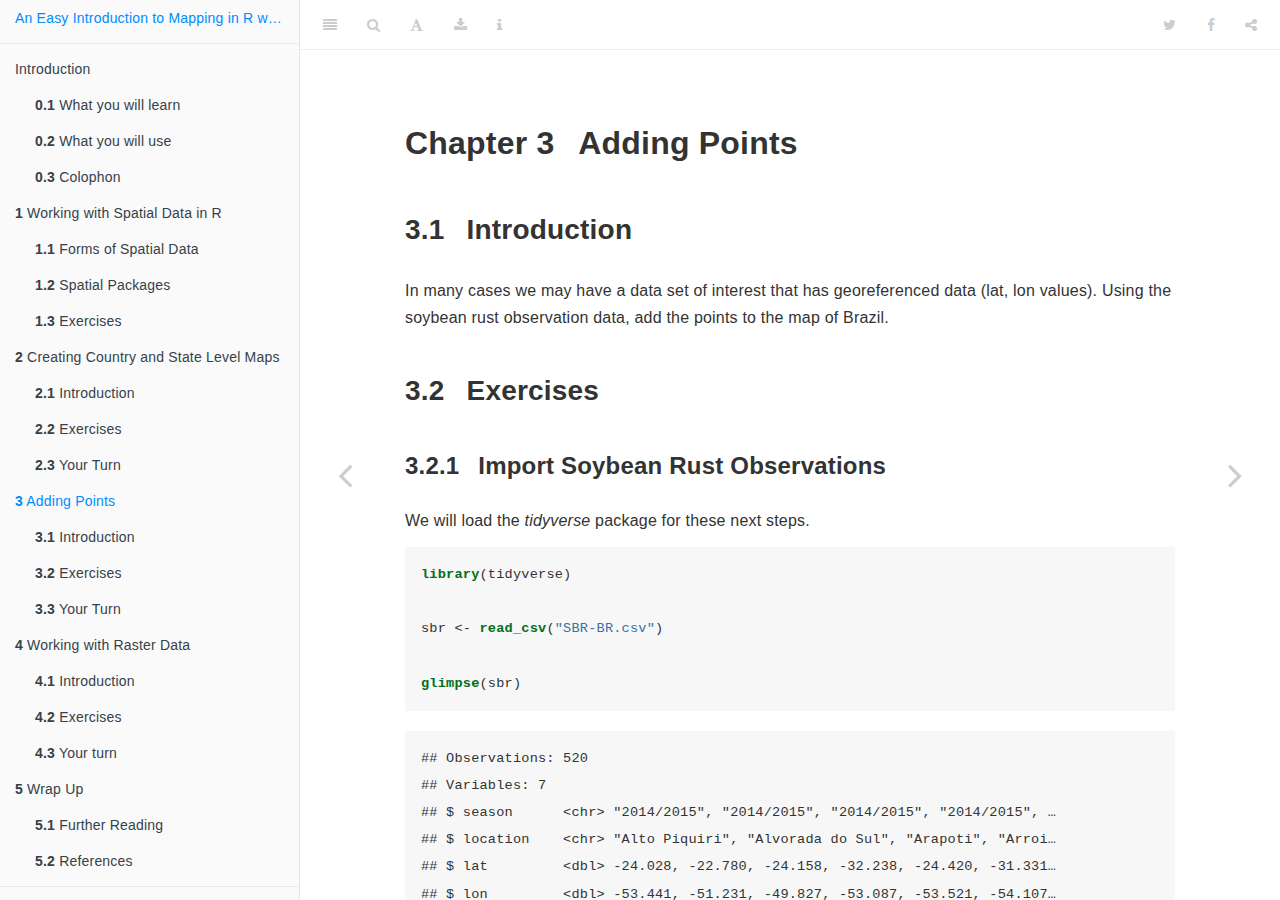
==== _book/adding-points.html @ 2df50c30 "Initial commit" ====
<!DOCTYPE html>
<html xmlns="http://www.w3.org/1999/xhtml" lang="" xml:lang="">
<head>

  <meta charset="utf-8" />
  <meta http-equiv="X-UA-Compatible" content="IE=edge" />
  <title>Chapter 3 Adding Points | An Easy Introduction to Mapping in R with ggplot2</title>
  <meta name="description" content="This book contains examples of how to make simple maps in ggplot2." />
  <meta name="generator" content="bookdown 0.14 and GitBook 2.6.7" />

  <meta property="og:title" content="Chapter 3 Adding Points | An Easy Introduction to Mapping in R with ggplot2" />
  <meta property="og:type" content="book" />
  
  
  <meta property="og:description" content="This book contains examples of how to make simple maps in ggplot2." />
  

  <meta name="twitter:card" content="summary" />
  <meta name="twitter:title" content="Chapter 3 Adding Points | An Easy Introduction to Mapping in R with ggplot2" />
  
  <meta name="twitter:description" content="This book contains examples of how to make simple maps in ggplot2." />
  

<meta name="author" content="Adam H. Sparks" />


<meta name="date" content="2019-11-01" />

  <meta name="viewport" content="width=device-width, initial-scale=1" />
  <meta name="apple-mobile-web-app-capable" content="yes" />
  <meta name="apple-mobile-web-app-status-bar-style" content="black" />
  
  
<link rel="prev" href="creating-country-and-state-level-maps.html"/>
<link rel="next" href="working-with-raster-data.html"/>
<script src="libs/jquery-2.2.3/jquery.min.js"></script>
<link href="libs/gitbook-2.6.7/css/style.css" rel="stylesheet" />
<link href="libs/gitbook-2.6.7/css/plugin-table.css" rel="stylesheet" />
<link href="libs/gitbook-2.6.7/css/plugin-bookdown.css" rel="stylesheet" />
<link href="libs/gitbook-2.6.7/css/plugin-highlight.css" rel="stylesheet" />
<link href="libs/gitbook-2.6.7/css/plugin-search.css" rel="stylesheet" />
<link href="libs/gitbook-2.6.7/css/plugin-fontsettings.css" rel="stylesheet" />
<link href="libs/gitbook-2.6.7/css/plugin-clipboard.css" rel="stylesheet" />











<style type="text/css">
pre > code.sourceCode { white-space: pre; position: relative; }
pre > code.sourceCode > span { display: inline-block; line-height: 1.25; }
pre > code.sourceCode > span:empty { height: 1.2em; }
code.sourceCode > span { color: inherit; text-decoration: inherit; }
pre.sourceCode { margin: 0; }
@media screen {
div.sourceCode { overflow: auto; }
}
@media print {
pre > code.sourceCode { white-space: pre-wrap; }
pre > code.sourceCode > span { text-indent: -5em; padding-left: 5em; }
}
pre.numberSource code
  { counter-reset: source-line 0; }
pre.numberSource code > span
  { position: relative; left: -4em; counter-increment: source-line; }
pre.numberSource code > span > a:first-child::before
  { content: counter(source-line);
    position: relative; left: -1em; text-align: right; vertical-align: baseline;
    border: none; display: inline-block;
    -webkit-touch-callout: none; -webkit-user-select: none;
    -khtml-user-select: none; -moz-user-select: none;
    -ms-user-select: none; user-select: none;
    padding: 0 4px; width: 4em;
    color: #aaaaaa;
  }
pre.numberSource { margin-left: 3em; border-left: 1px solid #aaaaaa;  padding-left: 4px; }
div.sourceCode
  {   }
@media screen {
pre > code.sourceCode > span > a:first-child::before { text-decoration: underline; }
}
code span.al { color: #ff0000; font-weight: bold; } /* Alert */
code span.an { color: #60a0b0; font-weight: bold; font-style: italic; } /* Annotation */
code span.at { color: #7d9029; } /* Attribute */
code span.bn { color: #40a070; } /* BaseN */
code span.bu { } /* BuiltIn */
code span.cf { color: #007020; font-weight: bold; } /* ControlFlow */
code span.ch { color: #4070a0; } /* Char */
code span.cn { color: #880000; } /* Constant */
code span.co { color: #60a0b0; font-style: italic; } /* Comment */
code span.cv { color: #60a0b0; font-weight: bold; font-style: italic; } /* CommentVar */
code span.do { color: #ba2121; font-style: italic; } /* Documentation */
code span.dt { color: #902000; } /* DataType */
code span.dv { color: #40a070; } /* DecVal */
code span.er { color: #ff0000; font-weight: bold; } /* Error */
code span.ex { } /* Extension */
code span.fl { color: #40a070; } /* Float */
code span.fu { color: #06287e; } /* Function */
code span.im { } /* Import */
code span.in { color: #60a0b0; font-weight: bold; font-style: italic; } /* Information */
code span.kw { color: #007020; font-weight: bold; } /* Keyword */
code span.op { color: #666666; } /* Operator */
code span.ot { color: #007020; } /* Other */
code span.pp { color: #bc7a00; } /* Preprocessor */
code span.sc { color: #4070a0; } /* SpecialChar */
code span.ss { color: #bb6688; } /* SpecialString */
code span.st { color: #4070a0; } /* String */
code span.va { color: #19177c; } /* Variable */
code span.vs { color: #4070a0; } /* VerbatimString */
code span.wa { color: #60a0b0; font-weight: bold; font-style: italic; } /* Warning */
</style>

<link rel="stylesheet" href="style.css" type="text/css" />
</head>

<body>



  <div class="book without-animation with-summary font-size-2 font-family-1" data-basepath=".">

    <div class="book-summary">
      <nav role="navigation">

<ul class="summary">
<li><a href="./">An Easy Introduction to Mapping in R with ggplot2</a></li>

<li class="divider"></li>
<li class="chapter" data-level="" data-path="index.html"><a href="index.html"><i class="fa fa-check"></i>Introduction</a><ul>
<li class="chapter" data-level="0.1" data-path="index.html"><a href="index.html#what-you-will-learn"><i class="fa fa-check"></i><b>0.1</b> What you will learn</a></li>
<li class="chapter" data-level="0.2" data-path="index.html"><a href="index.html#what-you-will-use"><i class="fa fa-check"></i><b>0.2</b> What you will use</a></li>
<li class="chapter" data-level="0.3" data-path="index.html"><a href="index.html#colophon"><i class="fa fa-check"></i><b>0.3</b> Colophon</a></li>
</ul></li>
<li class="chapter" data-level="1" data-path="intro.html"><a href="intro.html"><i class="fa fa-check"></i><b>1</b> Working with Spatial Data in R</a><ul>
<li class="chapter" data-level="1.1" data-path="intro.html"><a href="intro.html#forms-of-spatial-data"><i class="fa fa-check"></i><b>1.1</b> Forms of Spatial Data</a></li>
<li class="chapter" data-level="1.2" data-path="intro.html"><a href="intro.html#spatial-packages"><i class="fa fa-check"></i><b>1.2</b> Spatial Packages</a></li>
<li class="chapter" data-level="1.3" data-path="intro.html"><a href="intro.html#exercises"><i class="fa fa-check"></i><b>1.3</b> Exercises</a><ul>
<li class="chapter" data-level="1.3.1" data-path="intro.html"><a href="intro.html#install-spatial-packages"><i class="fa fa-check"></i><b>1.3.1</b> Install Spatial Packages</a></li>
</ul></li>
</ul></li>
<li class="chapter" data-level="2" data-path="creating-country-and-state-level-maps.html"><a href="creating-country-and-state-level-maps.html"><i class="fa fa-check"></i><b>2</b> Creating Country and State Level Maps</a><ul>
<li class="chapter" data-level="2.1" data-path="creating-country-and-state-level-maps.html"><a href="creating-country-and-state-level-maps.html#introduction-1"><i class="fa fa-check"></i><b>2.1</b> Introduction</a></li>
<li class="chapter" data-level="2.2" data-path="creating-country-and-state-level-maps.html"><a href="creating-country-and-state-level-maps.html#exercises-1"><i class="fa fa-check"></i><b>2.2</b> Exercises</a><ul>
<li class="chapter" data-level="2.2.1" data-path="creating-country-and-state-level-maps.html"><a href="creating-country-and-state-level-maps.html#create-country-level-map-of-brazil"><i class="fa fa-check"></i><b>2.2.1</b> Create Country Level Map of Brazil</a></li>
<li class="chapter" data-level="2.2.2" data-path="creating-country-and-state-level-maps.html"><a href="creating-country-and-state-level-maps.html#create-maps-of-individual-states"><i class="fa fa-check"></i><b>2.2.2</b> Create Maps of Individual States</a></li>
<li class="chapter" data-level="2.2.3" data-path="creating-country-and-state-level-maps.html"><a href="creating-country-and-state-level-maps.html#highlighting-states-within-the-country"><i class="fa fa-check"></i><b>2.2.3</b> Highlighting States Within the Country</a></li>
</ul></li>
<li class="chapter" data-level="2.3" data-path="creating-country-and-state-level-maps.html"><a href="creating-country-and-state-level-maps.html#your-turn"><i class="fa fa-check"></i><b>2.3</b> Your Turn</a></li>
</ul></li>
<li class="chapter" data-level="3" data-path="adding-points.html"><a href="adding-points.html"><i class="fa fa-check"></i><b>3</b> Adding Points</a><ul>
<li class="chapter" data-level="3.1" data-path="adding-points.html"><a href="adding-points.html#introduction-2"><i class="fa fa-check"></i><b>3.1</b> Introduction</a></li>
<li class="chapter" data-level="3.2" data-path="adding-points.html"><a href="adding-points.html#exercises-2"><i class="fa fa-check"></i><b>3.2</b> Exercises</a><ul>
<li class="chapter" data-level="3.2.1" data-path="adding-points.html"><a href="adding-points.html#import-soybean-rust-observations"><i class="fa fa-check"></i><b>3.2.1</b> Import Soybean Rust Observations</a></li>
<li class="chapter" data-level="3.2.2" data-path="adding-points.html"><a href="adding-points.html#add-soybean-rust-observations-to-br-ggplot2-object"><i class="fa fa-check"></i><b>3.2.2</b> Add Soybean Rust Observations to <code>br</code> ggplot2 Object</a></li>
</ul></li>
<li class="chapter" data-level="3.3" data-path="adding-points.html"><a href="adding-points.html#your-turn-1"><i class="fa fa-check"></i><b>3.3</b> Your Turn</a></li>
</ul></li>
<li class="chapter" data-level="4" data-path="working-with-raster-data.html"><a href="working-with-raster-data.html"><i class="fa fa-check"></i><b>4</b> Working with Raster Data</a><ul>
<li class="chapter" data-level="4.1" data-path="working-with-raster-data.html"><a href="working-with-raster-data.html#introduction-3"><i class="fa fa-check"></i><b>4.1</b> Introduction</a></li>
<li class="chapter" data-level="4.2" data-path="working-with-raster-data.html"><a href="working-with-raster-data.html#exercises-3"><i class="fa fa-check"></i><b>4.2</b> Exercises</a><ul>
<li class="chapter" data-level="4.2.1" data-path="working-with-raster-data.html"><a href="working-with-raster-data.html#download-climate-data-from-worldclim"><i class="fa fa-check"></i><b>4.2.1</b> Download climate data from Worldclim</a></li>
<li class="chapter" data-level="4.2.2" data-path="working-with-raster-data.html"><a href="working-with-raster-data.html#convert-temperature-data"><i class="fa fa-check"></i><b>4.2.2</b> Convert temperature data</a></li>
<li class="chapter" data-level="4.2.3" data-path="working-with-raster-data.html"><a href="working-with-raster-data.html#create-a-data-set-for-january"><i class="fa fa-check"></i><b>4.2.3</b> Create a data set for January</a></li>
<li class="chapter" data-level="4.2.4" data-path="working-with-raster-data.html"><a href="working-with-raster-data.html#create-data-frame-for-ggplot2"><i class="fa fa-check"></i><b>4.2.4</b> Create data frame for ggplot2</a></li>
<li class="chapter" data-level="4.2.5" data-path="working-with-raster-data.html"><a href="working-with-raster-data.html#plot-global-minimum-temperatures"><i class="fa fa-check"></i><b>4.2.5</b> Plot global minimum temperatures</a></li>
<li class="chapter" data-level="4.2.6" data-path="working-with-raster-data.html"><a href="working-with-raster-data.html#brazil-minimum-temperature"><i class="fa fa-check"></i><b>4.2.6</b> Brazil minimum temperature</a></li>
<li class="chapter" data-level="4.2.7" data-path="working-with-raster-data.html"><a href="working-with-raster-data.html#plot-brazil-minimum-temperature"><i class="fa fa-check"></i><b>4.2.7</b> Plot Brazil minimum temperature</a></li>
<li class="chapter" data-level="4.2.8" data-path="working-with-raster-data.html"><a href="working-with-raster-data.html#adding-state-outlines"><i class="fa fa-check"></i><b>4.2.8</b> Adding state outlines</a></li>
</ul></li>
<li class="chapter" data-level="4.3" data-path="working-with-raster-data.html"><a href="working-with-raster-data.html#your-turn-2"><i class="fa fa-check"></i><b>4.3</b> Your turn</a></li>
</ul></li>
<li class="chapter" data-level="5" data-path="wrap-up.html"><a href="wrap-up.html"><i class="fa fa-check"></i><b>5</b> Wrap Up</a><ul>
<li class="chapter" data-level="5.1" data-path="wrap-up.html"><a href="wrap-up.html#further-reading"><i class="fa fa-check"></i><b>5.1</b> Further Reading</a></li>
<li class="chapter" data-level="5.2" data-path="wrap-up.html"><a href="wrap-up.html#references"><i class="fa fa-check"></i><b>5.2</b> References</a></li>
</ul></li>
<li class="divider"></li>
<li><a href="https://github.com/adamhsparks/ggplot2_mapping" target="blank">Published with bookdown</a></li>

</ul>

      </nav>
    </div>

    <div class="book-body">
      <div class="body-inner">
        <div class="book-header" role="navigation">
          <h1>
            <i class="fa fa-circle-o-notch fa-spin"></i><a href="./">An Easy Introduction to Mapping in R with ggplot2</a>
          </h1>
        </div>

        <div class="page-wrapper" tabindex="-1" role="main">
          <div class="page-inner">

            <section class="normal" id="section-">
<div id="adding-points" class="section level1">
<h1><span class="header-section-number">Chapter 3</span> Adding Points</h1>
<div id="introduction-2" class="section level2">
<h2><span class="header-section-number">3.1</span> Introduction</h2>
<p>In many cases we may have a data set of interest that has georeferenced data (lat, lon values).
Using the soybean rust observation data, add the points to the map of Brazil.</p>
</div>
<div id="exercises-2" class="section level2">
<h2><span class="header-section-number">3.2</span> Exercises</h2>
<div id="import-soybean-rust-observations" class="section level3">
<h3><span class="header-section-number">3.2.1</span> Import Soybean Rust Observations</h3>
<p>We will load the <em>tidyverse</em> package for these next steps.</p>
<div class="sourceCode" id="cb16"><pre class="sourceCode r"><code class="sourceCode r"><span id="cb16-1"><a href="adding-points.html#cb16-1"></a><span class="kw">library</span>(tidyverse)</span>
<span id="cb16-2"><a href="adding-points.html#cb16-2"></a></span>
<span id="cb16-3"><a href="adding-points.html#cb16-3"></a>sbr &lt;-<span class="st"> </span><span class="kw">read_csv</span>(<span class="st">&quot;SBR-BR.csv&quot;</span>)</span>
<span id="cb16-4"><a href="adding-points.html#cb16-4"></a></span>
<span id="cb16-5"><a href="adding-points.html#cb16-5"></a><span class="kw">glimpse</span>(sbr)</span></code></pre></div>
<pre><code>## Observations: 520
## Variables: 7
## $ season      &lt;chr&gt; &quot;2014/2015&quot;, &quot;2014/2015&quot;, &quot;2014/2015&quot;, &quot;2014/2015&quot;, …
## $ location    &lt;chr&gt; &quot;Alto Piquiri&quot;, &quot;Alvorada do Sul&quot;, &quot;Arapoti&quot;, &quot;Arroi…
## $ lat         &lt;dbl&gt; -24.028, -22.780, -24.158, -32.238, -24.420, -31.331…
## $ lon         &lt;dbl&gt; -53.441, -51.231, -49.827, -53.087, -53.521, -54.107…
## $ state       &lt;chr&gt; &quot;PR&quot;, &quot;PR&quot;, &quot;PR&quot;, &quot;RS&quot;, &quot;PR&quot;, &quot;RS&quot;, &quot;PR&quot;, &quot;PR&quot;, &quot;RS&quot;…
## $ date_report &lt;date&gt; 2015-01-16, 2015-02-04, 2014-12-12, 2015-02-25, 201…
## $ month       &lt;chr&gt; &quot;Jan&quot;, &quot;Feb&quot;, &quot;Dec&quot;, &quot;Feb&quot;, &quot;Jan&quot;, &quot;Feb&quot;, &quot;Dec&quot;, &quot;Ja…</code></pre>
</div>
<div id="add-soybean-rust-observations-to-br-ggplot2-object" class="section level3">
<h3><span class="header-section-number">3.2.2</span> Add Soybean Rust Observations to <code>br</code> ggplot2 Object</h3>
<p>Using <code>geom_point()</code> we can add points from the CSV file of observation data to the map of Brazil that we have already created.</p>
<div class="sourceCode" id="cb18"><pre class="sourceCode r"><code class="sourceCode r"><span id="cb18-1"><a href="adding-points.html#cb18-1"></a>br <span class="op">+</span></span>
<span id="cb18-2"><a href="adding-points.html#cb18-2"></a><span class="st">  </span><span class="kw">geom_point</span>(<span class="dt">data =</span> sbr, <span class="kw">aes</span>(<span class="dt">x =</span> lon, <span class="dt">y =</span> lat))</span></code></pre></div>
<p><img src="mapping_with_ggplot2_files/figure-html/add-points-map-1.png" width="672" /></p>
<p>That is not too clear. Perhaps it would be better to just plot the two states, rather than the whole country.
Filter the <code>br_sf</code> object to create a new object of only these two states.</p>
<div class="sourceCode" id="cb19"><pre class="sourceCode r"><code class="sourceCode r"><span id="cb19-1"><a href="adding-points.html#cb19-1"></a>rgs_pa &lt;-</span>
<span id="cb19-2"><a href="adding-points.html#cb19-2"></a><span class="st">  </span><span class="kw">filter</span>(br_sf, name_pt <span class="op">==</span><span class="st"> &quot;Rio Grande do Sul&quot;</span> <span class="op">|</span></span>
<span id="cb19-3"><a href="adding-points.html#cb19-3"></a><span class="st">           </span>name_pt <span class="op">==</span><span class="st"> &quot;Paraná&quot;</span>)</span>
<span id="cb19-4"><a href="adding-points.html#cb19-4"></a></span>
<span id="cb19-5"><a href="adding-points.html#cb19-5"></a>rgs_pa</span></code></pre></div>
<pre><code>## Simple feature collection with 2 features and 83 fields
## geometry type:  MULTIPOLYGON
## dimension:      XY
## bbox:           xmin: -57.6117 ymin: -33.74228 xmax: -48.03249 ymax: -22.52173
## epsg (SRID):    4326
## proj4string:    +proj=longlat +ellps=WGS84 +towgs84=0,0,0,0,0,0,0 +no_defs
##           featurecla scalerank adm1_code diss_me iso_3166_2 wikipedia
## 1 Admin-1 scale rank         2   BRA-612     612      BR-RS      &lt;NA&gt;
## 2 Admin-1 scale rank         2   BRA-613     613      BR-PR      &lt;NA&gt;
##   iso_a2 adm0_sr              name name_alt name_local   type type_en
## 1     BR       1 Rio Grande do Sul     &lt;NA&gt;       &lt;NA&gt; Estado   State
## 2     BR       1            Paraná     &lt;NA&gt;       &lt;NA&gt; Estado   State
##   code_local code_hasc note hasc_maybe region region_cod provnum_ne
## 1       &lt;NA&gt;     BR.RS &lt;NA&gt;       &lt;NA&gt;   &lt;NA&gt;       &lt;NA&gt;         12
## 2       &lt;NA&gt;     BR.PR &lt;NA&gt;       &lt;NA&gt;   &lt;NA&gt;       &lt;NA&gt;         13
##   gadm_level check_me datarank abbrev postal area_sqkm sameascity
## 1          1       20        1    Rio     RS         0         NA
## 2          1       20        1 Paraná     PR         0         NA
##   labelrank name_len mapcolor9 mapcolor13 fips fips_alt  woe_id
## 1         2       17         5          7 BR23     &lt;NA&gt; 2344864
## 2         2        6         5          7 BR18     &lt;NA&gt; 2344859
##                       woe_label          woe_name latitude longitude
## 1 Rio Grande do Sul, BR, Brazil Rio Grande do Sul -29.7277  -53.6560
## 2            Parana, BR, Brazil            Paraná -24.6618  -51.3228
##   sov_a3 adm0_a3 adm0_label  admin geonunit gu_a3   gn_id
## 1    BRA     BRA          2 Brazil   Brazil   BRA 3451133
## 2    BRA     BRA          2 Brazil   Brazil   BRA 3455077
##                       gn_name  gns_id                     gns_name
## 1 Estado do Rio Grande do Sul -666687 Rio Grande do Sul, Estado do
## 2            Estado do Parana -659430            Parana, Estado do
##   gn_level gn_region gn_a1_code region_sub sub_code gns_level gns_lang
## 1        1      &lt;NA&gt;      BR.23       &lt;NA&gt;     &lt;NA&gt;         1      kor
## 2        1      &lt;NA&gt;      BR.18       &lt;NA&gt;     &lt;NA&gt;         1      por
##   gns_adm1 gns_region min_label max_label min_zoom wikidataid name_ar
## 1     BR23       &lt;NA&gt;       3.7       8.5        3     Q40030    &lt;NA&gt;
## 2     BR18       &lt;NA&gt;       3.7       8.5        3     Q15499    &lt;NA&gt;
##   name_bn           name_de           name_en            name_es
## 1    &lt;NA&gt; Rio Grande do Sul Rio Grande do Sul Río Grande del Sur
## 2    &lt;NA&gt;            Paraná            Paraná             Paraná
##             name_fr name_el name_hi            name_hu           name_id
## 1 Rio Grande do Sul    &lt;NA&gt;    &lt;NA&gt; Río Grande del Sur Rio Grande do Sul
## 2            Paraná    &lt;NA&gt;    &lt;NA&gt;             Paraná            Paraná
##             name_it name_ja name_ko           name_nl           name_pl
## 1 Rio Grande do Sul    &lt;NA&gt;    &lt;NA&gt; Rio Grande do Sul Rio Grande do Sul
## 2            Paraná    &lt;NA&gt;    &lt;NA&gt;            Paraná            Parana
##             name_pt name_ru           name_sv           name_tr
## 1 Rio Grande do Sul    &lt;NA&gt; Rio Grande do Sul Rio Grande do Sul
## 2            Paraná    &lt;NA&gt;            Paraná            Paraná
##             name_vi name_zh      ne_id                       geometry
## 1 Rio Grande do Sul    &lt;NA&gt; 1159307911 MULTIPOLYGON (((-56.90637 -...
## 2            Paraná    &lt;NA&gt; 1159307913 MULTIPOLYGON (((-54.35843 -...</code></pre>
<p>Using the new object with only Rio Grande do Sul and Paraná, create a new map with the soybean rust observations.
Note the use of the data call in both <code>geom_sf()</code> and <code>geom_point()</code> so that it is possible to mix different data sources in the same map.</p>
<div class="sourceCode" id="cb21"><pre class="sourceCode r"><code class="sourceCode r"><span id="cb21-1"><a href="adding-points.html#cb21-1"></a><span class="kw">ggplot</span>() <span class="op">+</span></span>
<span id="cb21-2"><a href="adding-points.html#cb21-2"></a><span class="st">  </span><span class="kw">geom_sf</span>(<span class="dt">data =</span> rgs_pa, <span class="dt">fill =</span> <span class="st">&quot;white&quot;</span>) <span class="op">+</span></span>
<span id="cb21-3"><a href="adding-points.html#cb21-3"></a><span class="st">  </span><span class="kw">geom_point</span>(<span class="dt">data =</span> sbr, <span class="kw">aes</span>(<span class="dt">x =</span> lon, <span class="dt">y =</span> lat)) <span class="op">+</span></span>
<span id="cb21-4"><a href="adding-points.html#cb21-4"></a><span class="st">  </span><span class="kw">xlab</span>(<span class="st">&quot;Longitude&quot;</span>) <span class="op">+</span></span>
<span id="cb21-5"><a href="adding-points.html#cb21-5"></a><span class="st">  </span><span class="kw">ylab</span>(<span class="st">&quot;Latitude&quot;</span>) <span class="op">+</span></span>
<span id="cb21-6"><a href="adding-points.html#cb21-6"></a><span class="st">  </span><span class="kw">theme_bw</span>()</span></code></pre></div>
<p><img src="mapping_with_ggplot2_files/figure-html/plot-sbr-states2-1.png" width="672" /></p>
<p>To show more information about the soybean rust outbreaks, we can use colours in the points.</p>
<div class="sourceCode" id="cb22"><pre class="sourceCode r"><code class="sourceCode r"><span id="cb22-1"><a href="adding-points.html#cb22-1"></a><span class="kw">ggplot</span>() <span class="op">+</span></span>
<span id="cb22-2"><a href="adding-points.html#cb22-2"></a><span class="st">  </span><span class="kw">geom_sf</span>(<span class="dt">data =</span> rgs_pa, <span class="dt">fill =</span> <span class="st">&quot;white&quot;</span>) <span class="op">+</span></span>
<span id="cb22-3"><a href="adding-points.html#cb22-3"></a><span class="st">  </span><span class="kw">geom_point</span>(<span class="dt">data =</span> sbr, <span class="kw">aes</span>(<span class="dt">x =</span> lon, <span class="dt">y =</span> lat, <span class="dt">colour =</span> month)) <span class="op">+</span></span>
<span id="cb22-4"><a href="adding-points.html#cb22-4"></a><span class="st">  </span><span class="kw">scale_color_viridis_d</span>(<span class="st">&quot;First</span><span class="ch">\n</span><span class="st">Report&quot;</span>) <span class="op">+</span></span>
<span id="cb22-5"><a href="adding-points.html#cb22-5"></a><span class="st">  </span><span class="kw">xlab</span>(<span class="st">&quot;Longitude&quot;</span>) <span class="op">+</span></span>
<span id="cb22-6"><a href="adding-points.html#cb22-6"></a><span class="st">  </span><span class="kw">ylab</span>(<span class="st">&quot;Latitude&quot;</span>) <span class="op">+</span></span>
<span id="cb22-7"><a href="adding-points.html#cb22-7"></a><span class="st">  </span><span class="kw">theme_bw</span>()</span></code></pre></div>
<p><img src="mapping_with_ggplot2_files/figure-html/plot-sbr-states3-1.png" width="672" /></p>
<p>That is more useful, but we have multiple years and the months are not in order.
To correct this, we will modify the <code>sbr</code> object and make the “month” column a factor and reorder it to follow the soybean growing season.</p>
<div class="sourceCode" id="cb23"><pre class="sourceCode r"><code class="sourceCode r"><span id="cb23-1"><a href="adding-points.html#cb23-1"></a>sbr &lt;-</span>
<span id="cb23-2"><a href="adding-points.html#cb23-2"></a><span class="st">  </span>sbr <span class="op">%&gt;%</span></span>
<span id="cb23-3"><a href="adding-points.html#cb23-3"></a><span class="st">  </span><span class="kw">mutate</span>(<span class="dt">month =</span> <span class="kw">as_factor</span>(month)) <span class="op">%&gt;%</span></span>
<span id="cb23-4"><a href="adding-points.html#cb23-4"></a><span class="st">  </span><span class="kw">mutate</span>(<span class="dt">month =</span> <span class="kw">fct_relevel</span>(month, <span class="kw">c</span>(<span class="st">&quot;Nov&quot;</span>, <span class="st">&quot;Dec&quot;</span>, <span class="st">&quot;Jan&quot;</span>, <span class="st">&quot;Feb&quot;</span>, <span class="st">&quot;Mar&quot;</span>)))</span></code></pre></div>
<div class="sourceCode" id="cb24"><pre class="sourceCode r"><code class="sourceCode r"><span id="cb24-1"><a href="adding-points.html#cb24-1"></a><span class="kw">ggplot</span>() <span class="op">+</span></span>
<span id="cb24-2"><a href="adding-points.html#cb24-2"></a><span class="st">  </span><span class="kw">geom_sf</span>(<span class="dt">data =</span> rgs_pa, <span class="dt">fill =</span> <span class="st">&quot;white&quot;</span>) <span class="op">+</span></span>
<span id="cb24-3"><a href="adding-points.html#cb24-3"></a><span class="st">  </span><span class="kw">geom_point</span>(<span class="dt">data =</span> sbr, <span class="kw">aes</span>(<span class="dt">x =</span> lon, <span class="dt">y =</span> lat, <span class="dt">colour =</span> month)) <span class="op">+</span></span>
<span id="cb24-4"><a href="adding-points.html#cb24-4"></a><span class="st">  </span><span class="kw">scale_color_viridis_d</span>(<span class="st">&quot;First</span><span class="ch">\n</span><span class="st">Report&quot;</span>) <span class="op">+</span></span>
<span id="cb24-5"><a href="adding-points.html#cb24-5"></a><span class="st">  </span><span class="kw">xlab</span>(<span class="st">&quot;Longitude&quot;</span>) <span class="op">+</span></span>
<span id="cb24-6"><a href="adding-points.html#cb24-6"></a><span class="st">  </span><span class="kw">ylab</span>(<span class="st">&quot;Latitude&quot;</span>) <span class="op">+</span></span>
<span id="cb24-7"><a href="adding-points.html#cb24-7"></a><span class="st">  </span><span class="kw">theme_bw</span>()</span></code></pre></div>
<p><img src="mapping_with_ggplot2_files/figure-html/plot-sbr-states4-1.png" width="672" /></p>
<p>Now plotting the data again shows that the months are in the proper order but there are multiple years.
We can use faceting to make the maps more clear and see patterns.</p>
<div class="sourceCode" id="cb25"><pre class="sourceCode r"><code class="sourceCode r"><span id="cb25-1"><a href="adding-points.html#cb25-1"></a><span class="kw">library</span>(lubridate)</span>
<span id="cb25-2"><a href="adding-points.html#cb25-2"></a></span>
<span id="cb25-3"><a href="adding-points.html#cb25-3"></a>sbr &lt;-<span class="st"> </span></span>
<span id="cb25-4"><a href="adding-points.html#cb25-4"></a><span class="st">  </span>sbr <span class="op">%&gt;%</span><span class="st"> </span></span>
<span id="cb25-5"><a href="adding-points.html#cb25-5"></a><span class="st">  </span><span class="kw">mutate</span>(<span class="dt">year =</span> <span class="kw">year</span>(date_report))</span>
<span id="cb25-6"><a href="adding-points.html#cb25-6"></a></span>
<span id="cb25-7"><a href="adding-points.html#cb25-7"></a><span class="kw">ggplot</span>() <span class="op">+</span></span>
<span id="cb25-8"><a href="adding-points.html#cb25-8"></a><span class="st">  </span><span class="kw">geom_sf</span>(<span class="dt">data =</span> rgs_pa, <span class="dt">fill =</span> <span class="st">&quot;white&quot;</span>) <span class="op">+</span></span>
<span id="cb25-9"><a href="adding-points.html#cb25-9"></a><span class="st">  </span><span class="kw">geom_point</span>(<span class="dt">data =</span> sbr, <span class="kw">aes</span>(<span class="dt">x =</span> lon, <span class="dt">y =</span> lat, <span class="dt">colour =</span> month)) <span class="op">+</span></span>
<span id="cb25-10"><a href="adding-points.html#cb25-10"></a><span class="st">  </span><span class="kw">scale_color_viridis_d</span>(<span class="st">&quot;First</span><span class="ch">\n</span><span class="st">Report&quot;</span>) <span class="op">+</span></span>
<span id="cb25-11"><a href="adding-points.html#cb25-11"></a><span class="st">  </span><span class="kw">xlab</span>(<span class="st">&quot;Longitude&quot;</span>) <span class="op">+</span></span>
<span id="cb25-12"><a href="adding-points.html#cb25-12"></a><span class="st">  </span><span class="kw">ylab</span>(<span class="st">&quot;Latitude&quot;</span>) <span class="op">+</span></span>
<span id="cb25-13"><a href="adding-points.html#cb25-13"></a><span class="st">  </span><span class="kw">theme_bw</span>() <span class="op">+</span></span>
<span id="cb25-14"><a href="adding-points.html#cb25-14"></a><span class="st">  </span><span class="kw">facet_wrap</span>(. <span class="op">~</span><span class="st"> </span>year)</span></code></pre></div>
<p><img src="mapping_with_ggplot2_files/figure-html/plot-sbr-states5-1.png" width="672" /></p>
</div>
</div>
<div id="your-turn-1" class="section level2">
<h2><span class="header-section-number">3.3</span> Your Turn</h2>
<blockquote>
<ul>
<li><strong>Create a figure such that each state/year combination is represented in its own facet</strong> Why might this not be idea?</li>
<li><strong>Create individual figures for each state faceted by year with month as the point colour</strong></li>
</ul>
</blockquote>

</div>
</div>
            </section>

          </div>
        </div>
      </div>
<a href="creating-country-and-state-level-maps.html" class="navigation navigation-prev " aria-label="Previous page"><i class="fa fa-angle-left"></i></a>
<a href="working-with-raster-data.html" class="navigation navigation-next " aria-label="Next page"><i class="fa fa-angle-right"></i></a>
    </div>
  </div>
<script src="libs/gitbook-2.6.7/js/app.min.js"></script>
<script src="libs/gitbook-2.6.7/js/lunr.js"></script>
<script src="libs/gitbook-2.6.7/js/clipboard.min.js"></script>
<script src="libs/gitbook-2.6.7/js/plugin-search.js"></script>
<script src="libs/gitbook-2.6.7/js/plugin-sharing.js"></script>
<script src="libs/gitbook-2.6.7/js/plugin-fontsettings.js"></script>
<script src="libs/gitbook-2.6.7/js/plugin-bookdown.js"></script>
<script src="libs/gitbook-2.6.7/js/jquery.highlight.js"></script>
<script src="libs/gitbook-2.6.7/js/plugin-clipboard.js"></script>
<script>
gitbook.require(["gitbook"], function(gitbook) {
gitbook.start({
"sharing": {
"github": false,
"facebook": true,
"twitter": true,
"google": false,
"linkedin": false,
"weibo": false,
"instapaper": false,
"vk": false,
"all": ["facebook", "google", "twitter", "linkedin", "weibo", "instapaper"]
},
"fontsettings": {
"theme": "white",
"family": "sans",
"size": 2
},
"edit": {
"link": null,
"text": null
},
"history": {
"link": null,
"text": null
},
"download": ["mapping_with_ggplot2.pdf", "mapping_with_ggplot2.epub"],
"toc": {
"collapse": "subsection"
}
});
});
</script>

</body>

</html>
---- _book/libs/gitbook-2.6.7/css/style.css ----
/*! normalize.css v2.1.0 | MIT License | git.io/normalize */img,legend{border:0}*,.fa{-webkit-font-smoothing:antialiased}.fa-ul>li,sub,sup{position:relative}.book .book-body .page-wrapper .page-inner section.normal hr:after,.book-langs-index .inner .languages:after,.buttons:after,.dropdown-menu .buttons:after{clear:both}body,html{-ms-text-size-adjust:100%;-webkit-text-size-adjust:100%}article,aside,details,figcaption,figure,footer,header,hgroup,main,nav,section,summary{display:block}audio,canvas,video{display:inline-block}.hidden,[hidden]{display:none}audio:not([controls]){display:none;height:0}html{font-family:sans-serif}body,figure{margin:0}a:focus{outline:dotted thin}a:active,a:hover{outline:0}h1{font-size:2em;margin:.67em 0}abbr[title]{border-bottom:1px dotted}b,strong{font-weight:700}dfn{font-style:italic}hr{-moz-box-sizing:content-box;box-sizing:content-box;height:0}mark{background:#ff0;color:#000}code,kbd,pre,samp{font-family:monospace,serif;font-size:1em}pre{white-space:pre-wrap}q{quotes:"\201C" "\201D" "\2018" "\2019"}small{font-size:80%}sub,sup{font-size:75%;line-height:0;vertical-align:baseline}sup{top:-.5em}sub{bottom:-.25em}svg:not(:root){overflow:hidden}fieldset{border:1px solid silver;margin:0 2px;padding:.35em .625em .75em}legend{padding:0}button,input,select,textarea{font-family:inherit;font-size:100%;margin:0}button,input{line-height:normal}button,select{text-transform:none}button,html input[type=button],input[type=reset],input[type=submit]{-webkit-appearance:button;cursor:pointer}button[disabled],html input[disabled]{cursor:default}input[type=checkbox],input[type=radio]{box-sizing:border-box;padding:0}input[type=search]{-webkit-appearance:textfield;-moz-box-sizing:content-box;-webkit-box-sizing:content-box;box-sizing:content-box}input[type=search]::-webkit-search-cancel-button{margin-right:10px;}button::-moz-focus-inner,input::-moz-focus-inner{border:0;padding:0}textarea{overflow:auto;vertical-align:top}table{border-collapse:collapse;border-spacing:0}/*!
 * Preboot v2
 *
 * Open sourced under MIT license by @mdo.
 * Some variables and mixins from Bootstrap (Apache 2 license).
 */.link-inherit,.link-inherit:focus,.link-inherit:hover{color:inherit}.fa,.fa-stack{display:inline-block}/*!
 *  Font Awesome 4.1.0 by @davegandy - http://fontawesome.io - @fontawesome
 *  License - http://fontawesome.io/license (Font: SIL OFL 1.1, CSS: MIT License)
 */@font-face{font-family:FontAwesome;src:url(./fontawesome/fontawesome-webfont.ttf?v=4.1.0) format('truetype');font-weight:400;font-style:normal}.fa{font-family:FontAwesome;font-style:normal;font-weight:400;line-height:1;-moz-osx-font-smoothing:grayscale}.book .book-header,.book .book-summary{font-family:"Helvetica Neue",Helvetica,Arial,sans-serif}.fa-lg{font-size:1.33333333em;line-height:.75em;vertical-align:-15%}.fa-2x{font-size:2em}.fa-3x{font-size:3em}.fa-4x{font-size:4em}.fa-5x{font-size:5em}.fa-fw{width:1.28571429em;text-align:center}.fa-ul{padding-left:0;margin-left:2.14285714em;list-style-type:none}.fa-li{position:absolute;left:-2.14285714em;width:2.14285714em;top:.14285714em;text-align:center}.fa-li.fa-lg{left:-1.85714286em}.fa-border{padding:.2em .25em .15em;border:.08em solid #eee;border-radius:.1em}.pull-right{float:right}.pull-left{float:left}.fa.pull-left{margin-right:.3em}.fa.pull-right{margin-left:.3em}.fa-spin{-webkit-animation:spin 2s infinite linear;-moz-animation:spin 2s infinite linear;-o-animation:spin 2s infinite linear;animation:spin 2s infinite linear}@-moz-keyframes spin{0%{-moz-transform:rotate(0)}100%{-moz-transform:rotate(359deg)}}@-webkit-keyframes spin{0%{-webkit-transform:rotate(0)}100%{-webkit-transform:rotate(359deg)}}@-o-keyframes spin{0%{-o-transform:rotate(0)}100%{-o-transform:rotate(359deg)}}@keyframes spin{0%{-webkit-transform:rotate(0);transform:rotate(0)}100%{-webkit-transform:rotate(359deg);transform:rotate(359deg)}}.fa-rotate-90{filter:progid:DXImageTransform.Microsoft.BasicImage(rotation=1);-webkit-transform:rotate(90deg);-moz-transform:rotate(90deg);-ms-transform:rotate(90deg);-o-transform:rotate(90deg);transform:rotate(90deg)}.fa-rotate-180{filter:progid:DXImageTransform.Microsoft.BasicImage(rotation=2);-webkit-transform:rotate(180deg);-moz-transform:rotate(180deg);-ms-transform:rotate(180deg);-o-transform:rotate(180deg);transform:rotate(180deg)}.fa-rotate-270{filter:progid:DXImageTransform.Microsoft.BasicImage(rotation=3);-webkit-transform:rotate(270deg);-moz-transform:rotate(270deg);-ms-transform:rotate(270deg);-o-transform:rotate(270deg);transform:rotate(270deg)}.fa-flip-horizontal{filter:progid:DXImageTransform.Microsoft.BasicImage(rotation=0, mirror=1);-webkit-transform:scale(-1,1);-moz-transform:scale(-1,1);-ms-transform:scale(-1,1);-o-transform:scale(-1,1);transform:scale(-1,1)}.fa-flip-vertical{filter:progid:DXImageTransform.Microsoft.BasicImage(rotation=2, mirror=1);-webkit-transform:scale(1,-1);-moz-transform:scale(1,-1);-ms-transform:scale(1,-1);-o-transform:scale(1,-1);transform:scale(1,-1)}.fa-stack{position:relative;width:2em;height:2em;line-height:2em;vertical-align:middle}.fa-stack-1x,.fa-stack-2x{position:absolute;left:0;width:100%;text-align:center}.fa-stack-1x{line-height:inherit}.fa-stack-2x{font-size:2em}.fa-inverse{color:#fff}.fa-glass:before{content:"\f000"}.fa-music:before{content:"\f001"}.fa-search:before{content:"\f002"}.fa-envelope-o:before{content:"\f003"}.fa-heart:before{content:"\f004"}.fa-star:before{content:"\f005"}.fa-star-o:before{content:"\f006"}.fa-user:before{content:"\f007"}.fa-film:before{content:"\f008"}.fa-th-large:before{content:"\f009"}.fa-th:before{content:"\f00a"}.fa-th-list:before{content:"\f00b"}.fa-check:before{content:"\f00c"}.fa-times:before{content:"\f00d"}.fa-search-plus:before{content:"\f00e"}.fa-search-minus:before{content:"\f010"}.fa-power-off:before{content:"\f011"}.fa-signal:before{content:"\f012"}.fa-cog:before,.fa-gear:before{content:"\f013"}.fa-trash-o:before{content:"\f014"}.fa-home:before{content:"\f015"}.fa-file-o:before{content:"\f016"}.fa-clock-o:before{content:"\f017"}.fa-road:before{content:"\f018"}.fa-download:before{content:"\f019"}.fa-arrow-circle-o-down:before{content:"\f01a"}.fa-arrow-circle-o-up:before{content:"\f01b"}.fa-inbox:before{content:"\f01c"}.fa-play-circle-o:before{content:"\f01d"}.fa-repeat:before,.fa-rotate-right:before{content:"\f01e"}.fa-refresh:before{content:"\f021"}.fa-list-alt:before{content:"\f022"}.fa-lock:before{content:"\f023"}.fa-flag:before{content:"\f024"}.fa-headphones:before{content:"\f025"}.fa-volume-off:before{content:"\f026"}.fa-volume-down:before{content:"\f027"}.fa-volume-up:before{content:"\f028"}.fa-qrcode:before{content:"\f029"}.fa-barcode:before{content:"\f02a"}.fa-tag:before{content:"\f02b"}.fa-tags:before{content:"\f02c"}.fa-book:before{content:"\f02d"}.fa-bookmark:before{content:"\f02e"}.fa-print:before{content:"\f02f"}.fa-camera:before{content:"\f030"}.fa-font:before{content:"\f031"}.fa-bold:before{content:"\f032"}.fa-italic:before{content:"\f033"}.fa-text-height:before{content:"\f034"}.fa-text-width:before{content:"\f035"}.fa-align-left:before{content:"\f036"}.fa-align-center:before{content:"\f037"}.fa-align-right:before{content:"\f038"}.fa-align-justify:before{content:"\f039"}.fa-list:before{content:"\f03a"}.fa-dedent:before,.fa-outdent:before{content:"\f03b"}.fa-indent:before{content:"\f03c"}.fa-video-camera:before{content:"\f03d"}.fa-image:before,.fa-photo:before,.fa-picture-o:before{content:"\f03e"}.fa-pencil:before{content:"\f040"}.fa-map-marker:before{content:"\f041"}.fa-adjust:before{content:"\f042"}.fa-tint:before{content:"\f043"}.fa-edit:before,.fa-pencil-square-o:before{content:"\f044"}.fa-share-square-o:before{content:"\f045"}.fa-check-square-o:before{content:"\f046"}.fa-arrows:before{content:"\f047"}.fa-step-backward:before{content:"\f048"}.fa-fast-backward:before{content:"\f049"}.fa-backward:before{content:"\f04a"}.fa-play:before{content:"\f04b"}.fa-pause:before{content:"\f04c"}.fa-stop:before{content:"\f04d"}.fa-forward:before{content:"\f04e"}.fa-fast-forward:before{content:"\f050"}.fa-step-forward:before{content:"\f051"}.fa-eject:before{content:"\f052"}.fa-chevron-left:before{content:"\f053"}.fa-chevron-right:before{content:"\f054"}.fa-plus-circle:before{content:"\f055"}.fa-minus-circle:before{content:"\f056"}.fa-times-circle:before{content:"\f057"}.fa-check-circle:before{content:"\f058"}.fa-question-circle:before{content:"\f059"}.fa-info-circle:before{content:"\f05a"}.fa-crosshairs:before{content:"\f05b"}.fa-times-circle-o:before{content:"\f05c"}.fa-check-circle-o:before{content:"\f05d"}.fa-ban:before{content:"\f05e"}.fa-arrow-left:before{content:"\f060"}.fa-arrow-right:before{content:"\f061"}.fa-arrow-up:before{content:"\f062"}.fa-arrow-down:before{content:"\f063"}.fa-mail-forward:before,.fa-share:before{content:"\f064"}.fa-expand:before{content:"\f065"}.fa-compress:before{content:"\f066"}.fa-plus:before{content:"\f067"}.fa-minus:before{content:"\f068"}.fa-asterisk:before{content:"\f069"}.fa-exclamation-circle:before{content:"\f06a"}.fa-gift:before{content:"\f06b"}.fa-leaf:before{content:"\f06c"}.fa-fire:before{content:"\f06d"}.fa-eye:before{content:"\f06e"}.fa-eye-slash:before{content:"\f070"}.fa-exclamation-triangle:before,.fa-warning:before{content:"\f071"}.fa-plane:before{content:"\f072"}.fa-calendar:before{content:"\f073"}.fa-random:before{content:"\f074"}.fa-comment:before{content:"\f075"}.fa-magnet:before{content:"\f076"}.fa-chevron-up:before{content:"\f077"}.fa-chevron-down:before{content:"\f078"}.fa-retweet:before{content:"\f079"}.fa-shopping-cart:before{content:"\f07a"}.fa-folder:before{content:"\f07b"}.fa-folder-open:before{content:"\f07c"}.fa-arrows-v:before{content:"\f07d"}.fa-arrows-h:before{content:"\f07e"}.fa-bar-chart-o:before{content:"\f080"}.fa-twitter-square:before{content:"\f081"}.fa-facebook-square:before{content:"\f082"}.fa-camera-retro:before{content:"\f083"}.fa-key:before{content:"\f084"}.fa-cogs:before,.fa-gears:before{content:"\f085"}.fa-comments:before{content:"\f086"}.fa-thumbs-o-up:before{content:"\f087"}.fa-thumbs-o-down:before{content:"\f088"}.fa-star-half:before{content:"\f089"}.fa-heart-o:before{content:"\f08a"}.fa-sign-out:before{content:"\f08b"}.fa-linkedin-square:before{content:"\f08c"}.fa-thumb-tack:before{content:"\f08d"}.fa-external-link:before{content:"\f08e"}.fa-sign-in:before{content:"\f090"}.fa-trophy:before{content:"\f091"}.fa-github-square:before{content:"\f092"}.fa-upload:before{content:"\f093"}.fa-lemon-o:before{content:"\f094"}.fa-phone:before{content:"\f095"}.fa-square-o:before{content:"\f096"}.fa-bookmark-o:before{content:"\f097"}.fa-phone-square:before{content:"\f098"}.fa-twitter:before{content:"\f099"}.fa-facebook:before{content:"\f09a"}.fa-github:before{content:"\f09b"}.fa-unlock:before{content:"\f09c"}.fa-credit-card:before{content:"\f09d"}.fa-rss:before{content:"\f09e"}.fa-hdd-o:before{content:"\f0a0"}.fa-bullhorn:before{content:"\f0a1"}.fa-bell:before{content:"\f0f3"}.fa-certificate:before{content:"\f0a3"}.fa-hand-o-right:before{content:"\f0a4"}.fa-hand-o-left:before{content:"\f0a5"}.fa-hand-o-up:before{content:"\f0a6"}.fa-hand-o-down:before{content:"\f0a7"}.fa-arrow-circle-left:before{content:"\f0a8"}.fa-arrow-circle-right:before{content:"\f0a9"}.fa-arrow-circle-up:before{content:"\f0aa"}.fa-arrow-circle-down:before{content:"\f0ab"}.fa-globe:before{content:"\f0ac"}.fa-wrench:before{content:"\f0ad"}.fa-tasks:before{content:"\f0ae"}.fa-filter:before{content:"\f0b0"}.fa-briefcase:before{content:"\f0b1"}.fa-arrows-alt:before{content:"\f0b2"}.fa-group:before,.fa-users:before{content:"\f0c0"}.fa-chain:before,.fa-link:before{content:"\f0c1"}.fa-cloud:before{content:"\f0c2"}.fa-flask:before{content:"\f0c3"}.fa-cut:before,.fa-scissors:before{content:"\f0c4"}.fa-copy:before,.fa-files-o:before{content:"\f0c5"}.fa-paperclip:before{content:"\f0c6"}.fa-floppy-o:before,.fa-save:before{content:"\f0c7"}.fa-square:before{content:"\f0c8"}.fa-bars:before,.fa-navicon:before,.fa-reorder:before{content:"\f0c9"}.fa-list-ul:before{content:"\f0ca"}.fa-list-ol:before{content:"\f0cb"}.fa-strikethrough:before{content:"\f0cc"}.fa-underline:before{content:"\f0cd"}.fa-table:before{content:"\f0ce"}.fa-magic:before{content:"\f0d0"}.fa-truck:before{content:"\f0d1"}.fa-pinterest:before{content:"\f0d2"}.fa-pinterest-square:before{content:"\f0d3"}.fa-google-plus-square:before{content:"\f0d4"}.fa-google-plus:before{content:"\f0d5"}.fa-money:before{content:"\f0d6"}.fa-caret-down:before{content:"\f0d7"}.fa-caret-up:before{content:"\f0d8"}.fa-caret-left:before{content:"\f0d9"}.fa-caret-right:before{content:"\f0da"}.fa-columns:before{content:"\f0db"}.fa-sort:before,.fa-unsorted:before{content:"\f0dc"}.fa-sort-desc:before,.fa-sort-down:before{content:"\f0dd"}.fa-sort-asc:before,.fa-sort-up:before{content:"\f0de"}.fa-envelope:before{content:"\f0e0"}.fa-linkedin:before{content:"\f0e1"}.fa-rotate-left:before,.fa-undo:before{content:"\f0e2"}.fa-gavel:before,.fa-legal:before{content:"\f0e3"}.fa-dashboard:before,.fa-tachometer:before{content:"\f0e4"}.fa-comment-o:before{content:"\f0e5"}.fa-comments-o:before{content:"\f0e6"}.fa-bolt:before,.fa-flash:before{content:"\f0e7"}.fa-sitemap:before{content:"\f0e8"}.fa-umbrella:before{content:"\f0e9"}.fa-clipboard:before,.fa-paste:before{content:"\f0ea"}.fa-lightbulb-o:before{content:"\f0eb"}.fa-exchange:before{content:"\f0ec"}.fa-cloud-download:before{content:"\f0ed"}.fa-cloud-upload:before{content:"\f0ee"}.fa-user-md:before{content:"\f0f0"}.fa-stethoscope:before{content:"\f0f1"}.fa-suitcase:before{content:"\f0f2"}.fa-bell-o:before{content:"\f0a2"}.fa-coffee:before{content:"\f0f4"}.fa-cutlery:before{content:"\f0f5"}.fa-file-text-o:before{content:"\f0f6"}.fa-building-o:before{content:"\f0f7"}.fa-hospital-o:before{content:"\f0f8"}.fa-ambulance:before{content:"\f0f9"}.fa-medkit:before{content:"\f0fa"}.fa-fighter-jet:before{content:"\f0fb"}.fa-beer:before{content:"\f0fc"}.fa-h-square:before{content:"\f0fd"}.fa-plus-square:before{content:"\f0fe"}.fa-angle-double-left:before{content:"\f100"}.fa-angle-double-right:before{content:"\f101"}.fa-angle-double-up:before{content:"\f102"}.fa-angle-double-down:before{content:"\f103"}.fa-angle-left:before{content:"\f104"}.fa-angle-right:before{content:"\f105"}.fa-angle-up:before{content:"\f106"}.fa-angle-down:before{content:"\f107"}.fa-desktop:before{content:"\f108"}.fa-laptop:before{content:"\f109"}.fa-tablet:before{content:"\f10a"}.fa-mobile-phone:before,.fa-mobile:before{content:"\f10b"}.fa-circle-o:before{content:"\f10c"}.fa-quote-left:before{content:"\f10d"}.fa-quote-right:before{content:"\f10e"}.fa-spinner:before{content:"\f110"}.fa-circle:before{content:"\f111"}.fa-mail-reply:before,.fa-reply:before{content:"\f112"}.fa-github-alt:before{content:"\f113"}.fa-folder-o:before{content:"\f114"}.fa-folder-open-o:before{content:"\f115"}.fa-smile-o:before{content:"\f118"}.fa-frown-o:before{content:"\f119"}.fa-meh-o:before{content:"\f11a"}.fa-gamepad:before{content:"\f11b"}.fa-keyboard-o:before{content:"\f11c"}.fa-flag-o:before{content:"\f11d"}.fa-flag-checkered:before{content:"\f11e"}.fa-terminal:before{content:"\f120"}.fa-code:before{content:"\f121"}.fa-mail-reply-all:before,.fa-reply-all:before{content:"\f122"}.fa-star-half-empty:before,.fa-star-half-full:before,.fa-star-half-o:before{content:"\f123"}.fa-location-arrow:before{content:"\f124"}.fa-crop:before{content:"\f125"}.fa-code-fork:before{content:"\f126"}.fa-chain-broken:before,.fa-unlink:before{content:"\f127"}.fa-question:before{content:"\f128"}.fa-info:before{content:"\f129"}.fa-exclamation:before{content:"\f12a"}.fa-superscript:before{content:"\f12b"}.fa-subscript:before{content:"\f12c"}.fa-eraser:before{content:"\f12d"}.fa-puzzle-piece:before{content:"\f12e"}.fa-microphone:before{content:"\f130"}.fa-microphone-slash:before{content:"\f131"}.fa-shield:before{content:"\f132"}.fa-calendar-o:before{content:"\f133"}.fa-fire-extinguisher:before{content:"\f134"}.fa-rocket:before{content:"\f135"}.fa-maxcdn:before{content:"\f136"}.fa-chevron-circle-left:before{content:"\f137"}.fa-chevron-circle-right:before{content:"\f138"}.fa-chevron-circle-up:before{content:"\f139"}.fa-chevron-circle-down:before{content:"\f13a"}.fa-html5:before{content:"\f13b"}.fa-css3:before{content:"\f13c"}.fa-anchor:before{content:"\f13d"}.fa-unlock-alt:before{content:"\f13e"}.fa-bullseye:before{content:"\f140"}.fa-ellipsis-h:before{content:"\f141"}.fa-ellipsis-v:before{content:"\f142"}.fa-rss-square:before{content:"\f143"}.fa-play-circle:before{content:"\f144"}.fa-ticket:before{content:"\f145"}.fa-minus-square:before{content:"\f146"}.fa-minus-square-o:before{content:"\f147"}.fa-level-up:before{content:"\f148"}.fa-level-down:before{content:"\f149"}.fa-check-square:before{content:"\f14a"}.fa-pencil-square:before{content:"\f14b"}.fa-external-link-square:before{content:"\f14c"}.fa-share-square:before{content:"\f14d"}.fa-compass:before{content:"\f14e"}.fa-caret-square-o-down:before,.fa-toggle-down:before{content:"\f150"}.fa-caret-square-o-up:before,.fa-toggle-up:before{content:"\f151"}.fa-caret-square-o-right:before,.fa-toggle-right:before{content:"\f152"}.fa-eur:before,.fa-euro:before{content:"\f153"}.fa-gbp:before{content:"\f154"}.fa-dollar:before,.fa-usd:before{content:"\f155"}.fa-inr:before,.fa-rupee:before{content:"\f156"}.fa-cny:before,.fa-jpy:before,.fa-rmb:before,.fa-yen:before{content:"\f157"}.fa-rouble:before,.fa-rub:before,.fa-ruble:before{content:"\f158"}.fa-krw:before,.fa-won:before{content:"\f159"}.fa-bitcoin:before,.fa-btc:before{content:"\f15a"}.fa-file:before{content:"\f15b"}.fa-file-text:before{content:"\f15c"}.fa-sort-alpha-asc:before{content:"\f15d"}.fa-sort-alpha-desc:before{content:"\f15e"}.fa-sort-amount-asc:before{content:"\f160"}.fa-sort-amount-desc:before{content:"\f161"}.fa-sort-numeric-asc:before{content:"\f162"}.fa-sort-numeric-desc:before{content:"\f163"}.fa-thumbs-up:before{content:"\f164"}.fa-thumbs-down:before{content:"\f165"}.fa-youtube-square:before{content:"\f166"}.fa-youtube:before{content:"\f167"}.fa-xing:before{content:"\f168"}.fa-xing-square:before{content:"\f169"}.fa-youtube-play:before{content:"\f16a"}.fa-dropbox:before{content:"\f16b"}.fa-stack-overflow:before{content:"\f16c"}.fa-instagram:before{content:"\f16d"}.fa-flickr:before{content:"\f16e"}.fa-adn:before{content:"\f170"}.fa-bitbucket:before{content:"\f171"}.fa-bitbucket-square:before{content:"\f172"}.fa-tumblr:before{content:"\f173"}.fa-tumblr-square:before{content:"\f174"}.fa-long-arrow-down:before{content:"\f175"}.fa-long-arrow-up:before{content:"\f176"}.fa-long-arrow-left:before{content:"\f177"}.fa-long-arrow-right:before{content:"\f178"}.fa-apple:before{content:"\f179"}.fa-windows:before{content:"\f17a"}.fa-android:before{content:"\f17b"}.fa-linux:before{content:"\f17c"}.fa-dribbble:before{content:"\f17d"}.fa-skype:before{content:"\f17e"}.fa-foursquare:before{content:"\f180"}.fa-trello:before{content:"\f181"}.fa-female:before{content:"\f182"}.fa-male:before{content:"\f183"}.fa-gittip:before{content:"\f184"}.fa-sun-o:before{content:"\f185"}.fa-moon-o:before{content:"\f186"}.fa-archive:before{content:"\f187"}.fa-bug:before{content:"\f188"}.fa-vk:before{content:"\f189"}.fa-weibo:before{content:"\f18a"}.fa-renren:before{content:"\f18b"}.fa-pagelines:before{content:"\f18c"}.fa-stack-exchange:before{content:"\f18d"}.fa-arrow-circle-o-right:before{content:"\f18e"}.fa-arrow-circle-o-left:before{content:"\f190"}.fa-caret-square-o-left:before,.fa-toggle-left:before{content:"\f191"}.fa-dot-circle-o:before{content:"\f192"}.fa-wheelchair:before{content:"\f193"}.fa-vimeo-square:before{content:"\f194"}.fa-try:before,.fa-turkish-lira:before{content:"\f195"}.fa-plus-square-o:before{content:"\f196"}.fa-space-shuttle:before{content:"\f197"}.fa-slack:before{content:"\f198"}.fa-envelope-square:before{content:"\f199"}.fa-wordpress:before{content:"\f19a"}.fa-openid:before{content:"\f19b"}.fa-bank:before,.fa-institution:before,.fa-university:before{content:"\f19c"}.fa-graduation-cap:before,.fa-mortar-board:before{content:"\f19d"}.fa-yahoo:before{content:"\f19e"}.fa-google:before{content:"\f1a0"}.fa-reddit:before{content:"\f1a1"}.fa-reddit-square:before{content:"\f1a2"}.fa-stumbleupon-circle:before{content:"\f1a3"}.fa-stumbleupon:before{content:"\f1a4"}.fa-delicious:before{content:"\f1a5"}.fa-digg:before{content:"\f1a6"}.fa-pied-piper-square:before,.fa-pied-piper:before{content:"\f1a7"}.fa-pied-piper-alt:before{content:"\f1a8"}.fa-drupal:before{content:"\f1a9"}.fa-joomla:before{content:"\f1aa"}.fa-language:before{content:"\f1ab"}.fa-fax:before{content:"\f1ac"}.fa-building:before{content:"\f1ad"}.fa-child:before{content:"\f1ae"}.fa-paw:before{content:"\f1b0"}.fa-spoon:before{content:"\f1b1"}.fa-cube:before{content:"\f1b2"}.fa-cubes:before{content:"\f1b3"}.fa-behance:before{content:"\f1b4"}.fa-behance-square:before{content:"\f1b5"}.fa-steam:before{content:"\f1b6"}.fa-steam-square:before{content:"\f1b7"}.fa-recycle:before{content:"\f1b8"}.fa-automobile:before,.fa-car:before{content:"\f1b9"}.fa-cab:before,.fa-taxi:before{content:"\f1ba"}.fa-tree:before{content:"\f1bb"}.fa-spotify:before{content:"\f1bc"}.fa-deviantart:before{content:"\f1bd"}.fa-soundcloud:before{content:"\f1be"}.fa-database:before{content:"\f1c0"}.fa-file-pdf-o:before{content:"\f1c1"}.fa-file-word-o:before{content:"\f1c2"}.fa-file-excel-o:before{content:"\f1c3"}.fa-file-powerpoint-o:before{content:"\f1c4"}.fa-file-image-o:before,.fa-file-photo-o:before,.fa-file-picture-o:before{content:"\f1c5"}.fa-file-archive-o:before,.fa-file-zip-o:before{content:"\f1c6"}.fa-file-audio-o:before,.fa-file-sound-o:before{content:"\f1c7"}.fa-file-movie-o:before,.fa-file-video-o:before{content:"\f1c8"}.fa-file-code-o:before{content:"\f1c9"}.fa-vine:before{content:"\f1ca"}.fa-codepen:before{content:"\f1cb"}.fa-jsfiddle:before{content:"\f1cc"}.fa-life-bouy:before,.fa-life-ring:before,.fa-life-saver:before,.fa-support:before{content:"\f1cd"}.fa-circle-o-notch:before{content:"\f1ce"}.fa-ra:before,.fa-rebel:before{content:"\f1d0"}.fa-empire:before,.fa-ge:before{content:"\f1d1"}.fa-git-square:before{content:"\f1d2"}.fa-git:before{content:"\f1d3"}.fa-hacker-news:before{content:"\f1d4"}.fa-tencent-weibo:before{content:"\f1d5"}.fa-qq:before{content:"\f1d6"}.fa-wechat:before,.fa-weixin:before{content:"\f1d7"}.fa-paper-plane:before,.fa-send:before{content:"\f1d8"}.fa-paper-plane-o:before,.fa-send-o:before{content:"\f1d9"}.fa-history:before{content:"\f1da"}.fa-circle-thin:before{content:"\f1db"}.fa-header:before{content:"\f1dc"}.fa-paragraph:before{content:"\f1dd"}.fa-sliders:before{content:"\f1de"}.fa-share-alt:before{content:"\f1e0"}.fa-share-alt-square:before{content:"\f1e1"}.fa-bomb:before{content:"\f1e2"}.book-langs-index{width:100%;height:100%;padding:40px 0;margin:0;overflow:auto}@media (max-width:600px){.book-langs-index{padding:0}}.book-langs-index .inner{max-width:600px;width:100%;margin:0 auto;padding:30px;background:#fff;border-radius:3px}.book-langs-index .inner h3{margin:0}.book-langs-index .inner .languages{list-style:none;padding:20px 30px;margin-top:20px;border-top:1px solid #eee}.book-langs-index .inner .languages:after,.book-langs-index .inner .languages:before{content:" ";display:table;line-height:0}.book-langs-index .inner .languages li{width:50%;float:left;padding:10px 5px;font-size:16px}@media (max-width:600px){.book-langs-index .inner .languages li{width:100%;max-width:100%}}.book .book-header{overflow:visible;height:50px;padding:0 8px;z-index:2;font-size:.85em;color:#7e888b;background:0 0}.book .book-header .btn{display:block;height:50px;padding:0 15px;border-bottom:none;color:#ccc;text-transform:uppercase;line-height:50px;-webkit-box-shadow:none!important;box-shadow:none!important;position:relative;font-size:14px}.book .book-header .btn:hover{position:relative;text-decoration:none;color:#444;background:0 0}.book .book-header h1{margin:0;font-size:20px;font-weight:200;text-align:center;line-height:50px;opacity:0;padding-left:200px;padding-right:200px;-webkit-transition:opacity .2s ease;-moz-transition:opacity .2s ease;-o-transition:opacity .2s ease;transition:opacity .2s ease;overflow:hidden;text-overflow:ellipsis;white-space:nowrap}.book .book-header h1 a,.book .book-header h1 a:hover{color:inherit;text-decoration:none}@media (max-width:1000px){.book .book-header h1{display:none}}.book .book-header h1 i{display:none}.book .book-header:hover h1{opacity:1}.book.is-loading .book-header h1 i{display:inline-block}.book.is-loading .book-header h1 a{display:none}.dropdown{position:relative}.dropdown-menu{position:absolute;top:100%;left:0;z-index:100;display:none;float:left;min-width:160px;padding:0;margin:2px 0 0;list-style:none;font-size:14px;background-color:#fafafa;border:1px solid rgba(0,0,0,.07);border-radius:1px;-webkit-box-shadow:0 6px 12px rgba(0,0,0,.175);box-shadow:0 6px 12px rgba(0,0,0,.175);background-clip:padding-box}.dropdown-menu.open{display:block}.dropdown-menu.dropdown-left{left:auto;right:4%}.dropdown-menu.dropdown-left .dropdown-caret{right:14px;left:auto}.dropdown-menu .dropdown-caret{position:absolute;top:-8px;left:14px;width:18px;height:10px;float:left;overflow:hidden}.dropdown-menu .dropdown-caret .caret-inner,.dropdown-menu .dropdown-caret .caret-outer{display:inline-block;top:0;border-left:9px solid transparent;border-right:9px solid transparent;position:absolute}.dropdown-menu .dropdown-caret .caret-outer{border-bottom:9px solid rgba(0,0,0,.1);height:auto;left:0;width:auto;margin-left:-1px}.dropdown-menu .dropdown-caret .caret-inner{margin-top:-1px;top:1px;border-bottom:9px solid #fafafa}.dropdown-menu .buttons{border-bottom:1px solid rgba(0,0,0,.07)}.dropdown-menu .buttons:after,.dropdown-menu .buttons:before{content:" ";display:table;line-height:0}.dropdown-menu .buttons:last-child{border-bottom:none}.dropdown-menu .buttons .button{border:0;background-color:transparent;color:#a6a6a6;width:100%;text-align:center;float:left;line-height:1.42857143;padding:8px 4px}.alert,.dropdown-menu .buttons .button:hover{color:#444}.dropdown-menu .buttons .button:focus,.dropdown-menu .buttons .button:hover{outline:0}.dropdown-menu .buttons .button.size-2{width:50%}.dropdown-menu .buttons .button.size-3{width:33%}.alert{padding:15px;margin-bottom:20px;background:#eee;border-bottom:5px solid #ddd}.alert-success{background:#dff0d8;border-color:#d6e9c6;color:#3c763d}.alert-info{background:#d9edf7;border-color:#bce8f1;color:#31708f}.alert-danger{background:#f2dede;border-color:#ebccd1;color:#a94442}.alert-warning{background:#fcf8e3;border-color:#faebcc;color:#8a6d3b}.book .book-summary{position:absolute;top:0;left:-300px;bottom:0;z-index:1;width:300px;color:#364149;background:#fafafa;border-right:1px solid rgba(0,0,0,.07);-webkit-transition:left 250ms ease;-moz-transition:left 250ms ease;-o-transition:left 250ms ease;transition:left 250ms ease}.book .book-summary ul.summary{position:absolute;top:0;left:0;right:0;bottom:0;overflow-y:auto;list-style:none;margin:0;padding:0;-webkit-transition:top .5s ease;-moz-transition:top .5s ease;-o-transition:top .5s ease;transition:top .5s ease}.book .book-summary ul.summary li{list-style:none}.book .book-summary ul.summary li.divider{height:1px;margin:7px 0;overflow:hidden;background:rgba(0,0,0,.07)}.book .book-summary ul.summary li i.fa-check{display:none;position:absolute;right:9px;top:16px;font-size:9px;color:#3c3}.book .book-summary ul.summary li.done>a{color:#364149;font-weight:400}.book .book-summary ul.summary li.done>a i{display:inline}.book .book-summary ul.summary li a,.book .book-summary ul.summary li span{display:block;padding:10px 15px;border-bottom:none;color:#364149;background:0 0;text-overflow:ellipsis;overflow:hidden;white-space:nowrap;position:relative}.book .book-summary ul.summary li span{cursor:not-allowed;opacity:.3;filter:alpha(opacity=30)}.book .book-summary ul.summary li a:hover,.book .book-summary ul.summary li.active>a{color:#008cff;background:0 0;text-decoration:none}.book .book-summary ul.summary li ul{padding-left:20px}@media (max-width:600px){.book .book-summary{width:calc(100% - 60px);bottom:0;left:-100%}}.book.with-summary .book-summary{left:0}.book.without-animation .book-summary{-webkit-transition:none!important;-moz-transition:none!important;-o-transition:none!important;transition:none!important}.book{position:relative;width:100%;height:100%}.book .book-body,.book .book-body .body-inner{position:absolute;top:0;left:0;overflow-y:auto;bottom:0;right:0}.book .book-body{color:#000;background:#fff;-webkit-transition:left 250ms ease;-moz-transition:left 250ms ease;-o-transition:left 250ms ease;transition:left 250ms ease}.book .book-body .page-wrapper{position:relative;outline:0}.book .book-body .page-wrapper .page-inner{max-width:800px;margin:0 auto;padding:20px 0 40px}.book .book-body .page-wrapper .page-inner section{margin:0;padding:5px 15px;background:#fff;border-radius:2px;line-height:1.7;font-size:1.6rem}.book .book-body .page-wrapper .page-inner .btn-group .btn{border-radius:0;background:#eee;border:0}@media (max-width:1240px){.book .book-body{-webkit-transition:-webkit-transform 250ms ease;-moz-transition:-moz-transform 250ms ease;-o-transition:-o-transform 250ms ease;transition:transform 250ms ease;padding-bottom:20px}.book .book-body .body-inner{position:static;min-height:calc(100% - 50px)}}@media (min-width:600px){.book.with-summary .book-body{left:300px}}@media (max-width:600px){.book.with-summary{overflow:hidden}.book.with-summary .book-body{-webkit-transform:translate(calc(100% - 60px),0);-moz-transform:translate(calc(100% - 60px),0);-ms-transform:translate(calc(100% - 60px),0);-o-transform:translate(calc(100% - 60px),0);transform:translate(calc(100% - 60px),0)}}.book.without-animation .book-body{-webkit-transition:none!important;-moz-transition:none!important;-o-transition:none!important;transition:none!important}.buttons:after,.buttons:before{content:" ";display:table;line-height:0}.button{border:0;background:#eee;color:#666;width:100%;text-align:center;float:left;line-height:1.42857143;padding:8px 4px}.button:hover{color:#444}.button:focus,.button:hover{outline:0}.button.size-2{width:50%}.button.size-3{width:33%}.book .book-body .page-wrapper .page-inner section{display:none}.book .book-body .page-wrapper .page-inner section.normal{display:block;word-wrap:break-word;overflow:hidden;color:#333;line-height:1.7;text-size-adjust:100%;-ms-text-size-adjust:100%;-webkit-text-size-adjust:100%;-moz-text-size-adjust:100%}.book .book-body .page-wrapper .page-inner section.normal *{box-sizing:border-box;-webkit-box-sizing:border-box;}.book .book-body .page-wrapper .page-inner section.normal>:first-child{margin-top:0!important}.book .book-body .page-wrapper .page-inner section.normal>:last-child{margin-bottom:0!important}.book .book-body .page-wrapper .page-inner section.normal blockquote,.book .book-body .page-wrapper .page-inner section.normal code,.book .book-body .page-wrapper .page-inner section.normal figure,.book .book-body .page-wrapper .page-inner section.normal img,.book .book-body .page-wrapper .page-inner section.normal pre,.book .book-body .page-wrapper .page-inner section.normal table,.book .book-body .page-wrapper .page-inner section.normal tr{page-break-inside:avoid}.book .book-body .page-wrapper .page-inner section.normal h2,.book .book-body .page-wrapper .page-inner section.normal h3,.book .book-body .page-wrapper .page-inner section.normal h4,.book .book-body .page-wrapper .page-inner section.normal h5,.book .book-body .page-wrapper .page-inner section.normal p{orphans:3;widows:3}.book .book-body .page-wrapper .page-inner section.normal h1,.book .book-body .page-wrapper .page-inner section.normal h2,.book .book-body .page-wrapper .page-inner section.normal h3,.book .book-body .page-wrapper .page-inner section.normal h4,.book .book-body .page-wrapper .page-inner section.normal h5{page-break-after:avoid}.book .book-body .page-wrapper .page-inner section.normal b,.book .book-body .page-wrapper .page-inner section.normal strong{font-weight:700}.book .book-body .page-wrapper .page-inner section.normal em{font-style:italic}.book .book-body .page-wrapper .page-inner section.normal blockquote,.book .book-body .page-wrapper .page-inner section.normal dl,.book .book-body .page-wrapper .page-inner section.normal ol,.book .book-body .page-wrapper .page-inner section.normal p,.book .book-body .page-wrapper .page-inner section.normal table,.book .book-body .page-wrapper .page-inner section.normal ul{margin-top:0;margin-bottom:.85em}.book .book-body .page-wrapper .page-inner section.normal a{color:#4183c4;text-decoration:none;background:0 0}.book .book-body .page-wrapper .page-inner section.normal a:active,.book .book-body .page-wrapper .page-inner section.normal a:focus,.book .book-body .page-wrapper .page-inner section.normal a:hover{outline:0;text-decoration:underline}.book .book-body .page-wrapper .page-inner section.normal img{border:0;max-width:100%}.book .book-body .page-wrapper .page-inner section.normal hr{height:4px;padding:0;margin:1.7em 0;overflow:hidden;background-color:#e7e7e7;border:none}.book .book-body .page-wrapper .page-inner section.normal hr:after,.book .book-body .page-wrapper .page-inner section.normal hr:before{display:table;content:" "}.book .book-body .page-wrapper .page-inner section.normal h1,.book .book-body .page-wrapper .page-inner section.normal h2,.book .book-body .page-wrapper .page-inner section.normal h3,.book .book-body .page-wrapper .page-inner section.normal h4,.book .book-body .page-wrapper .page-inner section.normal h5,.book .book-body .page-wrapper .page-inner section.normal h6{margin-top:1.275em;margin-bottom:.85em;}.book .book-body .page-wrapper .page-inner section.normal h1{font-size:2em}.book .book-body .page-wrapper .page-inner section.normal h2{font-size:1.75em}.book .book-body .page-wrapper .page-inner section.normal h3{font-size:1.5em}.book .book-body .page-wrapper .page-inner section.normal h4{font-size:1.25em}.book .book-body .page-wrapper .page-inner section.normal h5{font-size:1em}.book .book-body .page-wrapper .page-inner section.normal h6{font-size:1em;color:#777}.book .book-body .page-wrapper .page-inner section.normal code,.book .book-body .page-wrapper .page-inner section.normal pre{font-family:Consolas,"Liberation Mono",Menlo,Courier,monospace;direction:ltr;border:none;color:inherit}.book .book-body .page-wrapper .page-inner section.normal pre{overflow:auto;word-wrap:normal;margin:0 0 1.275em;padding:.85em 1em;background:#f7f7f7}.book .book-body .page-wrapper .page-inner section.normal pre>code{display:inline;max-width:initial;padding:0;margin:0;overflow:initial;line-height:inherit;font-size:.85em;white-space:pre;background:0 0}.book .book-body .page-wrapper .page-inner section.normal pre>code:after,.book .book-body .page-wrapper .page-inner section.normal pre>code:before{content:normal}.book .book-body .page-wrapper .page-inner section.normal code{padding:.2em;margin:0;font-size:.85em;background-color:#f7f7f7}.book .book-body .page-wrapper .page-inner section.normal code:after,.book .book-body .page-wrapper .page-inner section.normal code:before{letter-spacing:-.2em;content:"\00a0"}.book .book-body .page-wrapper .page-inner section.normal ol,.book .book-body .page-wrapper .page-inner section.normal ul{padding:0 0 0 2em;margin:0 0 .85em}.book .book-body .page-wrapper .page-inner section.normal ol ol,.book .book-body .page-wrapper .page-inner section.normal ol ul,.book .book-body .page-wrapper .page-inner section.normal ul ol,.book .book-body .page-wrapper .page-inner section.normal ul ul{margin-top:0;margin-bottom:0}.book .book-body .page-wrapper .page-inner section.normal ol ol{list-style-type:lower-roman}.book .book-body .page-wrapper .page-inner section.normal blockquote{margin:0 0 .85em;padding:0 15px;opacity:0.75;border-left:4px solid #dcdcdc}.book .book-body .page-wrapper .page-inner section.normal blockquote:first-child{margin-top:0}.book .book-body .page-wrapper .page-inner section.normal blockquote:last-child{margin-bottom:0}.book .book-body .page-wrapper .page-inner section.normal dl{padding:0}.book .book-body .page-wrapper .page-inner section.normal dl dt{padding:0;margin-top:.85em;font-style:italic;font-weight:700}.book .book-body .page-wrapper .page-inner section.normal dl dd{padding:0 .85em;margin-bottom:.85em}.book .book-body .page-wrapper .page-inner section.normal dd{margin-left:0}.book .book-body .page-wrapper .page-inner section.normal .glossary-term{cursor:help;text-decoration:underline}.book .book-body .navigation{position:absolute;top:50px;bottom:0;margin:0;max-width:150px;min-width:90px;display:flex;justify-content:center;align-content:center;flex-direction:column;font-size:40px;color:#ccc;text-align:center;-webkit-transition:all 350ms ease;-moz-transition:all 350ms ease;-o-transition:all 350ms ease;transition:all 350ms ease}.book .book-body .navigation:hover{text-decoration:none;color:#444}.book .book-body .navigation.navigation-next{right:0}.book .book-body .navigation.navigation-prev{left:0}@media (max-width:1240px){.book .book-body .navigation{position:static;top:auto;max-width:50%;width:50%;display:inline-block;float:left}.book .book-body .navigation.navigation-unique{max-width:100%;width:100%}}.book .book-body .page-wrapper .page-inner section.glossary{margin-bottom:40px}.book .book-body .page-wrapper .page-inner section.glossary h2 a,.book .book-body .page-wrapper .page-inner section.glossary h2 a:hover{color:inherit;text-decoration:none}.book .book-body .page-wrapper .page-inner section.glossary .glossary-index{list-style:none;margin:0;padding:0}.book .book-body .page-wrapper .page-inner section.glossary .glossary-index li{display:inline;margin:0 8px;white-space:nowrap}*{-webkit-box-sizing:border-box;-moz-box-sizing:border-box;box-sizing:border-box;-webkit-overflow-scrolling:touch;-webkit-tap-highlight-color:transparent;-webkit-text-size-adjust:none;-webkit-touch-callout:none}a{text-decoration:none}body,html{height:100%}html{font-size:62.5%}body{text-rendering:optimizeLegibility;font-smoothing:antialiased;font-family:"Helvetica Neue",Helvetica,Arial,sans-serif;font-size:14px;letter-spacing:.2px;text-size-adjust:100%}
.book .book-summary ul.summary li a span {display:inline;padding:initial;overflow:visible;cursor:auto;opacity:1;}
---- _book/libs/gitbook-2.6.7/css/plugin-table.css ----
.book .book-body .page-wrapper .page-inner section.normal table{display:table;width:100%;border-collapse:collapse;border-spacing:0;overflow:auto}.book .book-body .page-wrapper .page-inner section.normal table td,.book .book-body .page-wrapper .page-inner section.normal table th{padding:6px 13px;border:1px solid #ddd}.book .book-body .page-wrapper .page-inner section.normal table tr{background-color:#fff;border-top:1px solid #ccc}.book .book-body .page-wrapper .page-inner section.normal table tr:nth-child(2n){background-color:#f8f8f8}.book .book-body .page-wrapper .page-inner section.normal table th{font-weight:700}
---- _book/libs/gitbook-2.6.7/css/plugin-bookdown.css ----
.book .book-header h1 {
  padding-left: 20px;
  padding-right: 20px;
}
.book .book-header.fixed {
  position: fixed;
  right: 0;
  top: 0;
  left: 0;
  border-bottom: 1px solid rgba(0,0,0,.07);
}
span.search-highlight {
  background-color: #ffff88;
}
@media (min-width: 600px) {
  .book.with-summary .book-header.fixed {
    left: 300px;
  }
}
@media (max-width: 1240px) {
  .book .book-body.fixed {
    top: 50px;
  }
  .book .book-body.fixed .body-inner {
    top: auto;
  }
}
@media (max-width: 600px) {
  .book.with-summary .book-header.fixed {
    left: calc(100% - 60px);
    min-width: 300px;
  }
  .book.with-summary .book-body {
    transform: none;
    left: calc(100% - 60px);
    min-width: 300px;
  }
  .book .book-body.fixed {
    top: 0;
  }
}

.book .book-body.fixed .body-inner {
  top: 50px;
}
.book .book-body .page-wrapper .page-inner section.normal sub, .book .book-body .page-wrapper .page-inner section.normal sup {
  font-size: 85%;
}

@media print {
  .book .book-summary, .book .book-body .book-header, .fa {
    display: none !important;
  }
  .book .book-body.fixed {
    left: 0px;
  }
  .book .book-body,.book .book-body .body-inner, .book.with-summary {
    overflow: visible !important;
  }
}
.kable_wrapper {
  border-spacing: 20px 0;
  border-collapse: separate;
  border: none;
  margin: auto;
}
.kable_wrapper > tbody > tr > td {
  vertical-align: top;
}
.book .book-body .page-wrapper .page-inner section.normal table tr.header {
  border-top-width: 2px;
}
.book .book-body .page-wrapper .page-inner section.normal table tr:last-child td {
  border-bottom-width: 2px;
}
.book .book-body .page-wrapper .page-inner section.normal table td, .book .book-body .page-wrapper .page-inner section.normal table th {
  border-left: none;
  border-right: none;
}
.book .book-body .page-wrapper .page-inner section.normal table.kable_wrapper > tbody > tr, .book .book-body .page-wrapper .page-inner section.normal table.kable_wrapper > tbody > tr > td {
  border-top: none;
}
.book .book-body .page-wrapper .page-inner section.normal table.kable_wrapper > tbody > tr:last-child > td {
    border-bottom: none;
}

div.theorem, div.lemma, div.corollary, div.proposition, div.conjecture {
  font-style: italic;
}
span.theorem, span.lemma, span.corollary, span.proposition, span.conjecture {
  font-style: normal;
}
div.proof:after {
  content: "\25a2";
  float: right;
}
.header-section-number {
  padding-right: .5em;
}
---- _book/libs/gitbook-2.6.7/css/plugin-highlight.css ----
.book .book-body .page-wrapper .page-inner section.normal pre,
.book .book-body .page-wrapper .page-inner section.normal code {
  /* http://jmblog.github.com/color-themes-for-google-code-highlightjs */
  /* Tomorrow Comment */
  /* Tomorrow Red */
  /* Tomorrow Orange */
  /* Tomorrow Yellow */
  /* Tomorrow Green */
  /* Tomorrow Aqua */
  /* Tomorrow Blue */
  /* Tomorrow Purple */
}
.book .book-body .page-wrapper .page-inner section.normal pre .hljs-comment,
.book .book-body .page-wrapper .page-inner section.normal code .hljs-comment,
.book .book-body .page-wrapper .page-inner section.normal pre .hljs-title,
.book .book-body .page-wrapper .page-inner section.normal code .hljs-title {
  color: #8e908c;
}
.book .book-body .page-wrapper .page-inner section.normal pre .hljs-variable,
.book .book-body .page-wrapper .page-inner section.normal code .hljs-variable,
.book .book-body .page-wrapper .page-inner section.normal pre .hljs-attribute,
.book .book-body .page-wrapper .page-inner section.normal code .hljs-attribute,
.book .book-body .page-wrapper .page-inner section.normal pre .hljs-tag,
.book .book-body .page-wrapper .page-inner section.normal code .hljs-tag,
.book .book-body .page-wrapper .page-inner section.normal pre .hljs-regexp,
.book .book-body .page-wrapper .page-inner section.normal code .hljs-regexp,
.book .book-body .page-wrapper .page-inner section.normal pre .ruby .hljs-constant,
.book .book-body .page-wrapper .page-inner section.normal code .ruby .hljs-constant,
.book .book-body .page-wrapper .page-inner section.normal pre .xml .hljs-tag .hljs-title,
.book .book-body .page-wrapper .page-inner section.normal code .xml .hljs-tag .hljs-title,
.book .book-body .page-wrapper .page-inner section.normal pre .xml .hljs-pi,
.book .book-body .page-wrapper .page-inner section.normal code .xml .hljs-pi,
.book .book-body .page-wrapper .page-inner section.normal pre .xml .hljs-doctype,
.book .book-body .page-wrapper .page-inner section.normal code .xml .hljs-doctype,
.book .book-body .page-wrapper .page-inner section.normal pre .html .hljs-doctype,
.book .book-body .page-wrapper .page-inner section.normal code .html .hljs-doctype,
.book .book-body .page-wrapper .page-inner section.normal pre .css .hljs-id,
.book .book-body .page-wrapper .page-inner section.normal code .css .hljs-id,
.book .book-body .page-wrapper .page-inner section.normal pre .css .hljs-class,
.book .book-body .page-wrapper .page-inner section.normal code .css .hljs-class,
.book .book-body .page-wrapper .page-inner section.normal pre .css .hljs-pseudo,
.book .book-body .page-wrapper .page-inner section.normal code .css .hljs-pseudo {
  color: #c82829;
}
.book .book-body .page-wrapper .page-inner section.normal pre .hljs-number,
.book .book-body .page-wrapper .page-inner section.normal code .hljs-number,
.book .book-body .page-wrapper .page-inner section.normal pre .hljs-preprocessor,
.book .book-body .page-wrapper .page-inner section.normal code .hljs-preprocessor,
.book .book-body .page-wrapper .page-inner section.normal pre .hljs-pragma,
.book .book-body .page-wrapper .page-inner section.normal code .hljs-pragma,
.book .book-body .page-wrapper .page-inner section.normal pre .hljs-built_in,
.book .book-body .page-wrapper .page-inner section.normal code .hljs-built_in,
.book .book-body .page-wrapper .page-inner section.normal pre .hljs-literal,
.book .book-body .page-wrapper .page-inner section.normal code .hljs-literal,
.book .book-body .page-wrapper .page-inner section.normal pre .hljs-params,
.book .book-body .page-wrapper .page-inner section.normal code .hljs-params,
.book .book-body .page-wrapper .page-inner section.normal pre .hljs-constant,
.book .book-body .page-wrapper .page-inner section.normal code .hljs-constant {
  color: #f5871f;
}
.book .book-body .page-wrapper .page-inner section.normal pre .ruby .hljs-class .hljs-title,
.book .book-body .page-wrapper .page-inner section.normal code .ruby .hljs-class .hljs-title,
.book .book-body .page-wrapper .page-inner section.normal pre .css .hljs-rules .hljs-attribute,
.book .book-body .page-wrapper .page-inner section.normal code .css .hljs-rules .hljs-attribute {
  color: #eab700;
}
.book .book-body .page-wrapper .page-inner section.normal pre .hljs-string,
.book .book-body .page-wrapper .page-inner section.normal code .hljs-string,
.book .book-body .page-wrapper .page-inner section.normal pre .hljs-value,
.book .book-body .page-wrapper .page-inner section.normal code .hljs-value,
.book .book-body .page-wrapper .page-inner section.normal pre .hljs-inheritance,
.book .book-body .page-wrapper .page-inner section.normal code .hljs-inheritance,
.book .book-body .page-wrapper .page-inner section.normal pre .hljs-header,
.book .book-body .page-wrapper .page-inner section.normal code .hljs-header,
.book .book-body .page-wrapper .page-inner section.normal pre .ruby .hljs-symbol,
.book .book-body .page-wrapper .page-inner section.normal code .ruby .hljs-symbol,
.book .book-body .page-wrapper .page-inner section.normal pre .xml .hljs-cdata,
.book .book-body .page-wrapper .page-inner section.normal code .xml .hljs-cdata {
  color: #718c00;
}
.book .book-body .page-wrapper .page-inner section.normal pre .css .hljs-hexcolor,
.book .book-body .page-wrapper .page-inner section.normal code .css .hljs-hexcolor {
  color: #3e999f;
}
.book .book-body .page-wrapper .page-inner section.normal pre .hljs-function,
.book .book-body .page-wrapper .page-inner section.normal code .hljs-function,
.book .book-body .page-wrapper .page-inner section.normal pre .python .hljs-decorator,
.book .book-body .page-wrapper .page-inner section.normal code .python .hljs-decorator,
.book .book-body .page-wrapper .page-inner section.normal pre .python .hljs-title,
.book .book-body .page-wrapper .page-inner section.normal code .python .hljs-title,
.book .book-body .page-wrapper .page-inner section.normal pre .ruby .hljs-function .hljs-title,
.book .book-body .page-wrapper .page-inner section.normal code .ruby .hljs-function .hljs-title,
.book .book-body .page-wrapper .page-inner section.normal pre .ruby .hljs-title .hljs-keyword,
.book .book-body .page-wrapper .page-inner section.normal code .ruby .hljs-title .hljs-keyword,
.book .book-body .page-wrapper .page-inner section.normal pre .perl .hljs-sub,
.book .book-body .page-wrapper .page-inner section.normal code .perl .hljs-sub,
.book .book-body .page-wrapper .page-inner section.normal pre .javascript .hljs-title,
.book .book-body .page-wrapper .page-inner section.normal code .javascript .hljs-title,
.book .book-body .page-wrapper .page-inner section.normal pre .coffeescript .hljs-title,
.book .book-body .page-wrapper .page-inner section.normal code .coffeescript .hljs-title {
  color: #4271ae;
}
.book .book-body .page-wrapper .page-inner section.normal pre .hljs-keyword,
.book .book-body .page-wrapper .page-inner section.normal code .hljs-keyword,
.book .book-body .page-wrapper .page-inner section.normal pre .javascript .hljs-function,
.book .book-body .page-wrapper .page-inner section.normal code .javascript .hljs-function {
  color: #8959a8;
}
.book .book-body .page-wrapper .page-inner section.normal pre .hljs,
.book .book-body .page-wrapper .page-inner section.normal code .hljs {
  display: block;
  background: white;
  color: #4d4d4c;
  padding: 0.5em;
}
.book .book-body .page-wrapper .page-inner section.normal pre .coffeescript .javascript,
.book .book-body .page-wrapper .page-inner section.normal code .coffeescript .javascript,
.book .book-body .page-wrapper .page-inner section.normal pre .javascript .xml,
.book .book-body .page-wrapper .page-inner section.normal code .javascript .xml,
.book .book-body .page-wrapper .page-inner section.normal pre .tex .hljs-formula,
.book .book-body .page-wrapper .page-inner section.normal code .tex .hljs-formula,
.book .book-body .page-wrapper .page-inner section.normal pre .xml .javascript,
.book .book-body .page-wrapper .page-inner section.normal code .xml .javascript,
.book .book-body .page-wrapper .page-inner section.normal pre .xml .vbscript,
.book .book-body .page-wrapper .page-inner section.normal code .xml .vbscript,
.book .book-body .page-wrapper .page-inner section.normal pre .xml .css,
.book .book-body .page-wrapper .page-inner section.normal code .xml .css,
.book .book-body .page-wrapper .page-inner section.normal pre .xml .hljs-cdata,
.book .book-body .page-wrapper .page-inner section.normal code .xml .hljs-cdata {
  opacity: 0.5;
}
.book.color-theme-1 .book-body .page-wrapper .page-inner section.normal pre,
.book.color-theme-1 .book-body .page-wrapper .page-inner section.normal code {
  /*

Orginal Style from ethanschoonover.com/solarized (c) Jeremy Hull <sourdrums@gmail.com>

*/
  /* Solarized Green */
  /* Solarized Cyan */
  /* Solarized Blue */
  /* Solarized Yellow */
  /* Solarized Orange */
  /* Solarized Red */
  /* Solarized Violet */
}
.book.color-theme-1 .book-body .page-wrapper .page-inner section.normal pre .hljs,
.book.color-theme-1 .book-body .page-wrapper .page-inner section.normal code .hljs {
  display: block;
  padding: 0.5em;
  background: #fdf6e3;
  color: #657b83;
}
.book.color-theme-1 .book-body .page-wrapper .page-inner section.normal pre .hljs-comment,
.book.color-theme-1 .book-body .page-wrapper .page-inner section.normal code .hljs-comment,
.book.color-theme-1 .book-body .page-wrapper .page-inner section.normal pre .hljs-template_comment,
.book.color-theme-1 .book-body .page-wrapper .page-inner section.normal code .hljs-template_comment,
.book.color-theme-1 .book-body .page-wrapper .page-inner section.normal pre .diff .hljs-header,
.book.color-theme-1 .book-body .page-wrapper .page-inner section.normal code .diff .hljs-header,
.book.color-theme-1 .book-body .page-wrapper .page-inner section.normal pre .hljs-doctype,
.book.color-theme-1 .book-body .page-wrapper .page-inner section.normal code .hljs-doctype,
.book.color-theme-1 .book-body .page-wrapper .page-inner section.normal pre .hljs-pi,
.book.color-theme-1 .book-body .page-wrapper .page-inner section.normal code .hljs-pi,
.book.color-theme-1 .book-body .page-wrapper .page-inner section.normal pre .lisp .hljs-string,
.book.color-theme-1 .book-body .page-wrapper .page-inner section.normal code .lisp .hljs-string,
.book.color-theme-1 .book-body .page-wrapper .page-inner section.normal pre .hljs-javadoc,
.book.color-theme-1 .book-body .page-wrapper .page-inner section.normal code .hljs-javadoc {
  color: #93a1a1;
}
.book.color-theme-1 .book-body .page-wrapper .page-inner section.normal pre .hljs-keyword,
.book.color-theme-1 .book-body .page-wrapper .page-inner section.normal code .hljs-keyword,
.book.color-theme-1 .book-body .page-wrapper .page-inner section.normal pre .hljs-winutils,
.book.color-theme-1 .book-body .page-wrapper .page-inner section.normal code .hljs-winutils,
.book.color-theme-1 .book-body .page-wrapper .page-inner section.normal pre .method,
.book.color-theme-1 .book-body .page-wrapper .page-inner section.normal code .method,
.book.color-theme-1 .book-body .page-wrapper .page-inner section.normal pre .hljs-addition,
.book.color-theme-1 .book-body .page-wrapper .page-inner section.normal code .hljs-addition,
.book.color-theme-1 .book-body .page-wrapper .page-inner section.normal pre .css .hljs-tag,
.book.color-theme-1 .book-body .page-wrapper .page-inner section.normal code .css .hljs-tag,
.book.color-theme-1 .book-body .page-wrapper .page-inner section.normal pre .hljs-request,
.book.color-theme-1 .book-body .page-wrapper .page-inner section.normal code .hljs-request,
.book.color-theme-1 .book-body .page-wrapper .page-inner section.normal pre .hljs-status,
.book.color-theme-1 .book-body .page-wrapper .page-inner section.normal code .hljs-status,
.book.color-theme-1 .book-body .page-wrapper .page-inner section.normal pre .nginx .hljs-title,
.book.color-theme-1 .book-body .page-wrapper .page-inner section.normal code .nginx .hljs-title {
  color: #859900;
}
.book.color-theme-1 .book-body .page-wrapper .page-inner section.normal pre .hljs-number,
.book.color-theme-1 .book-body .page-wrapper .page-inner section.normal code .hljs-number,
.book.color-theme-1 .book-body .page-wrapper .page-inner section.normal pre .hljs-command,
.book.color-theme-1 .book-body .page-wrapper .page-inner section.normal code .hljs-command,
.book.color-theme-1 .book-body .page-wrapper .page-inner section.normal pre .hljs-string,
.book.color-theme-1 .book-body .page-wrapper .page-inner section.normal code .hljs-string,
.book.color-theme-1 .book-body .page-wrapper .page-inner section.normal pre .hljs-tag .hljs-value,
.book.color-theme-1 .book-body .page-wrapper .page-inner section.normal code .hljs-tag .hljs-value,
.book.color-theme-1 .book-body .page-wrapper .page-inner section.normal pre .hljs-rules .hljs-value,
.book.color-theme-1 .book-body .page-wrapper .page-inner section.normal code .hljs-rules .hljs-value,
.book.color-theme-1 .book-body .page-wrapper .page-inner section.normal pre .hljs-phpdoc,
.book.color-theme-1 .book-body .page-wrapper .page-inner section.normal code .hljs-phpdoc,
.book.color-theme-1 .book-body .page-wrapper .page-inner section.normal pre .tex .hljs-formula,
.book.color-theme-1 .book-body .page-wrapper .page-inner section.normal code .tex .hljs-formula,
.book.color-theme-1 .book-body .page-wrapper .page-inner section.normal pre .hljs-regexp,
.book.color-theme-1 .book-body .page-wrapper .page-inner section.normal code .hljs-regexp,
.book.color-theme-1 .book-body .page-wrapper .page-inner section.normal pre .hljs-hexcolor,
.book.color-theme-1 .book-body .page-wrapper .page-inner section.normal code .hljs-hexcolor,
.book.color-theme-1 .book-body .page-wrapper .page-inner section.normal pre .hljs-link_url,
.book.color-theme-1 .book-body .page-wrapper .page-inner section.normal code .hljs-link_url {
  color: #2aa198;
}
.book.color-theme-1 .book-body .page-wrapper .page-inner section.normal pre .hljs-title,
.book.color-theme-1 .book-body .page-wrapper .page-inner section.normal code .hljs-title,
.book.color-theme-1 .book-body .page-wrapper .page-inner section.normal pre .hljs-localvars,
.book.color-theme-1 .book-body .page-wrapper .page-inner section.normal code .hljs-localvars,
.book.color-theme-1 .book-body .page-wrapper .page-inner section.normal pre .hljs-chunk,
.book.color-theme-1 .book-body .page-wrapper .page-inner section.normal code .hljs-chunk,
.book.color-theme-1 .book-body .page-wrapper .page-inner section.normal pre .hljs-decorator,
.book.color-theme-1 .book-body .page-wrapper .page-inner section.normal code .hljs-decorator,
.book.color-theme-1 .book-body .page-wrapper .page-inner section.normal pre .hljs-built_in,
.book.color-theme-1 .book-body .page-wrapper .page-inner section.normal code .hljs-built_in,
.book.color-theme-1 .book-body .page-wrapper .page-inner section.normal pre .hljs-identifier,
.book.color-theme-1 .book-body .page-wrapper .page-inner section.normal code .hljs-identifier,
.book.color-theme-1 .book-body .page-wrapper .page-inner section.normal pre .vhdl .hljs-literal,
.book.color-theme-1 .book-body .page-wrapper .page-inner section.normal code .vhdl .hljs-literal,
.book.color-theme-1 .book-body .page-wrapper .page-inner section.normal pre .hljs-id,
.book.color-theme-1 .book-body .page-wrapper .page-inner section.normal code .hljs-id,
.book.color-theme-1 .book-body .page-wrapper .page-inner section.normal pre .css .hljs-function,
.book.color-theme-1 .book-body .page-wrapper .page-inner section.normal code .css .hljs-function {
  color: #268bd2;
}
.book.color-theme-1 .book-body .page-wrapper .page-inner section.normal pre .hljs-attribute,
.book.color-theme-1 .book-body .page-wrapper .page-inner section.normal code .hljs-attribute,
.book.color-theme-1 .book-body .page-wrapper .page-inner section.normal pre .hljs-variable,
.book.color-theme-1 .book-body .page-wrapper .page-inner section.normal code .hljs-variable,
.book.color-theme-1 .book-body .page-wrapper .page-inner section.normal pre .lisp .hljs-body,
.book.color-theme-1 .book-body .page-wrapper .page-inner section.normal code .lisp .hljs-body,
.book.color-theme-1 .book-body .page-wrapper .page-inner section.normal pre .smalltalk .hljs-number,
.book.color-theme-1 .book-body .page-wrapper .page-inner section.normal code .smalltalk .hljs-number,
.book.color-theme-1 .book-body .page-wrapper .page-inner section.normal pre .hljs-constant,
.book.color-theme-1 .book-body .page-wrapper .page-inner section.normal code .hljs-constant,
.book.color-theme-1 .book-body .page-wrapper .page-inner section.normal pre .hljs-class .hljs-title,
.book.color-theme-1 .book-body .page-wrapper .page-inner section.normal code .hljs-class .hljs-title,
.book.color-theme-1 .book-body .page-wrapper .page-inner section.normal pre .hljs-parent,
.book.color-theme-1 .book-body .page-wrapper .page-inner section.normal code .hljs-parent,
.book.color-theme-1 .book-body .page-wrapper .page-inner section.normal pre .haskell .hljs-type,
.book.color-theme-1 .book-body .page-wrapper .page-inner section.normal code .haskell .hljs-type,
.book.color-theme-1 .book-body .page-wrapper .page-inner section.normal pre .hljs-link_reference,
.book.color-theme-1 .book-body .page-wrapper .page-inner section.normal code .hljs-link_reference {
  color: #b58900;
}
.book.color-theme-1 .book-body .page-wrapper .page-inner section.normal pre .hljs-preprocessor,
.book.color-theme-1 .book-body .page-wrapper .page-inner section.normal code .hljs-preprocessor,
.book.color-theme-1 .book-body .page-wrapper .page-inner section.normal pre .hljs-preprocessor .hljs-keyword,
.book.color-theme-1 .book-body .page-wrapper .page-inner section.normal code .hljs-preprocessor .hljs-keyword,
.book.color-theme-1 .book-body .page-wrapper .page-inner section.normal pre .hljs-pragma,
.book.color-theme-1 .book-body .page-wrapper .page-inner section.normal code .hljs-pragma,
.book.color-theme-1 .book-body .page-wrapper .page-inner section.normal pre .hljs-shebang,
.book.color-theme-1 .book-body .page-wrapper .page-inner section.normal code .hljs-shebang,
.book.color-theme-1 .book-body .page-wrapper .page-inner section.normal pre .hljs-symbol,
.book.color-theme-1 .book-body .page-wrapper .page-inner section.normal code .hljs-symbol,
.book.color-theme-1 .book-body .page-wrapper .page-inner section.normal pre .hljs-symbol .hljs-string,
.book.color-theme-1 .book-body .page-wrapper .page-inner section.normal code .hljs-symbol .hljs-string,
.book.color-theme-1 .book-body .page-wrapper .page-inner section.normal pre .diff .hljs-change,
.book.color-theme-1 .book-body .page-wrapper .page-inner section.normal code .diff .hljs-change,
.book.color-theme-1 .book-body .page-wrapper .page-inner section.normal pre .hljs-special,
.book.color-theme-1 .book-body .page-wrapper .page-inner section.normal code .hljs-special,
.book.color-theme-1 .book-body .page-wrapper .page-inner section.normal pre .hljs-attr_selector,
.book.color-theme-1 .book-body .page-wrapper .page-inner section.normal code .hljs-attr_selector,
.book.color-theme-1 .book-body .page-wrapper .page-inner section.normal pre .hljs-subst,
.book.color-theme-1 .book-body .page-wrapper .page-inner section.normal code .hljs-subst,
.book.color-theme-1 .book-body .page-wrapper .page-inner section.normal pre .hljs-cdata,
.book.color-theme-1 .book-body .page-wrapper .page-inner section.normal code .hljs-cdata,
.book.color-theme-1 .book-body .page-wrapper .page-inner section.normal pre .clojure .hljs-title,
.book.color-theme-1 .book-body .page-wrapper .page-inner section.normal code .clojure .hljs-title,
.book.color-theme-1 .book-body .page-wrapper .page-inner section.normal pre .css .hljs-pseudo,
.book.color-theme-1 .book-body .page-wrapper .page-inner section.normal code .css .hljs-pseudo,
.book.color-theme-1 .book-body .page-wrapper .page-inner section.normal pre .hljs-header,
.book.color-theme-1 .book-body .page-wrapper .page-inner section.normal code .hljs-header {
  color: #cb4b16;
}
.book.color-theme-1 .book-body .page-wrapper .page-inner section.normal pre .hljs-deletion,
.book.color-theme-1 .book-body .page-wrapper .page-inner section.normal code .hljs-deletion,
.book.color-theme-1 .book-body .page-wrapper .page-inner section.normal pre .hljs-important,
.book.color-theme-1 .book-body .page-wrapper .page-inner section.normal code .hljs-important {
  color: #dc322f;
}
.book.color-theme-1 .book-body .page-wrapper .page-inner section.normal pre .hljs-link_label,
.book.color-theme-1 .book-body .page-wrapper .page-inner section.normal code .hljs-link_label {
  color: #6c71c4;
}
.book.color-theme-1 .book-body .page-wrapper .page-inner section.normal pre .tex .hljs-formula,
.book.color-theme-1 .book-body .page-wrapper .page-inner section.normal code .tex .hljs-formula {
  background: #eee8d5;
}
.book.color-theme-2 .book-body .page-wrapper .page-inner section.normal pre,
.book.color-theme-2 .book-body .page-wrapper .page-inner section.normal code {
  /* Tomorrow Night Bright Theme */
  /* Original theme - https://github.com/chriskempson/tomorrow-theme */
  /* http://jmblog.github.com/color-themes-for-google-code-highlightjs */
  /* Tomorrow Comment */
  /* Tomorrow Red */
  /* Tomorrow Orange */
  /* Tomorrow Yellow */
  /* Tomorrow Green */
  /* Tomorrow Aqua */
  /* Tomorrow Blue */
  /* Tomorrow Purple */
}
.book.color-theme-2 .book-body .page-wrapper .page-inner section.normal pre .hljs-comment,
.book.color-theme-2 .book-body .page-wrapper .page-inner section.normal code .hljs-comment,
.book.color-theme-2 .book-body .page-wrapper .page-inner section.normal pre .hljs-title,
.book.color-theme-2 .book-body .page-wrapper .page-inner section.normal code .hljs-title {
  color: #969896;
}
.book.color-theme-2 .book-body .page-wrapper .page-inner section.normal pre .hljs-variable,
.book.color-theme-2 .book-body .page-wrapper .page-inner section.normal code .hljs-variable,
.book.color-theme-2 .book-body .page-wrapper .page-inner section.normal pre .hljs-attribute,
.book.color-theme-2 .book-body .page-wrapper .page-inner section.normal code .hljs-attribute,
.book.color-theme-2 .book-body .page-wrapper .page-inner section.normal pre .hljs-tag,
.book.color-theme-2 .book-body .page-wrapper .page-inner section.normal code .hljs-tag,
.book.color-theme-2 .book-body .page-wrapper .page-inner section.normal pre .hljs-regexp,
.book.color-theme-2 .book-body .page-wrapper .page-inner section.normal code .hljs-regexp,
.book.color-theme-2 .book-body .page-wrapper .page-inner section.normal pre .ruby .hljs-constant,
.book.color-theme-2 .book-body .page-wrapper .page-inner section.normal code .ruby .hljs-constant,
.book.color-theme-2 .book-body .page-wrapper .page-inner section.normal pre .xml .hljs-tag .hljs-title,
.book.color-theme-2 .book-body .page-wrapper .page-inner section.normal code .xml .hljs-tag .hljs-title,
.book.color-theme-2 .book-body .page-wrapper .page-inner section.normal pre .xml .hljs-pi,
.book.color-theme-2 .book-body .page-wrapper .page-inner section.normal code .xml .hljs-pi,
.book.color-theme-2 .book-body .page-wrapper .page-inner section.normal pre .xml .hljs-doctype,
.book.color-theme-2 .book-body .page-wrapper .page-inner section.normal code .xml .hljs-doctype,
.book.color-theme-2 .book-body .page-wrapper .page-inner section.normal pre .html .hljs-doctype,
.book.color-theme-2 .book-body .page-wrapper .page-inner section.normal code .html .hljs-doctype,
.book.color-theme-2 .book-body .page-wrapper .page-inner section.normal pre .css .hljs-id,
.book.color-theme-2 .book-body .page-wrapper .page-inner section.normal code .css .hljs-id,
.book.color-theme-2 .book-body .page-wrapper .page-inner section.normal pre .css .hljs-class,
.book.color-theme-2 .book-body .page-wrapper .page-inner section.normal code .css .hljs-class,
.book.color-theme-2 .book-body .page-wrapper .page-inner section.normal pre .css .hljs-pseudo,
.book.color-theme-2 .book-body .page-wrapper .page-inner section.normal code .css .hljs-pseudo {
  color: #d54e53;
}
.book.color-theme-2 .book-body .page-wrapper .page-inner section.normal pre .hljs-number,
.book.color-theme-2 .book-body .page-wrapper .page-inner section.normal code .hljs-number,
.book.color-theme-2 .book-body .page-wrapper .page-inner section.normal pre .hljs-preprocessor,
.book.color-theme-2 .book-body .page-wrapper .page-inner section.normal code .hljs-preprocessor,
.book.color-theme-2 .book-body .page-wrapper .page-inner section.normal pre .hljs-pragma,
.book.color-theme-2 .book-body .page-wrapper .page-inner section.normal code .hljs-pragma,
.book.color-theme-2 .book-body .page-wrapper .page-inner section.normal pre .hljs-built_in,
.book.color-theme-2 .book-body .page-wrapper .page-inner section.normal code .hljs-built_in,
.book.color-theme-2 .book-body .page-wrapper .page-inner section.normal pre .hljs-literal,
.book.color-theme-2 .book-body .page-wrapper .page-inner section.normal code .hljs-literal,
.book.color-theme-2 .book-body .page-wrapper .page-inner section.normal pre .hljs-params,
.book.color-theme-2 .book-body .page-wrapper .page-inner section.normal code .hljs-params,
.book.color-theme-2 .book-body .page-wrapper .page-inner section.normal pre .hljs-constant,
.book.color-theme-2 .book-body .page-wrapper .page-inner section.normal code .hljs-constant {
  color: #e78c45;
}
.book.color-theme-2 .book-body .page-wrapper .page-inner section.normal pre .ruby .hljs-class .hljs-title,
.book.color-theme-2 .book-body .page-wrapper .page-inner section.normal code .ruby .hljs-class .hljs-title,
.book.color-theme-2 .book-body .page-wrapper .page-inner section.normal pre .css .hljs-rules .hljs-attribute,
.book.color-theme-2 .book-body .page-wrapper .page-inner section.normal code .css .hljs-rules .hljs-attribute {
  color: #e7c547;
}
.book.color-theme-2 .book-body .page-wrapper .page-inner section.normal pre .hljs-string,
.book.color-theme-2 .book-body .page-wrapper .page-inner section.normal code .hljs-string,
.book.color-theme-2 .book-body .page-wrapper .page-inner section.normal pre .hljs-value,
.book.color-theme-2 .book-body .page-wrapper .page-inner section.normal code .hljs-value,
.book.color-theme-2 .book-body .page-wrapper .page-inner section.normal pre .hljs-inheritance,
.book.color-theme-2 .book-body .page-wrapper .page-inner section.normal code .hljs-inheritance,
.book.color-theme-2 .book-body .page-wrapper .page-inner section.normal pre .hljs-header,
.book.color-theme-2 .book-body .page-wrapper .page-inner section.normal code .hljs-header,
.book.color-theme-2 .book-body .page-wrapper .page-inner section.normal pre .ruby .hljs-symbol,
.book.color-theme-2 .book-body .page-wrapper .page-inner section.normal code .ruby .hljs-symbol,
.book.color-theme-2 .book-body .page-wrapper .page-inner section.normal pre .xml .hljs-cdata,
.book.color-theme-2 .book-body .page-wrapper .page-inner section.normal code .xml .hljs-cdata {
  color: #b9ca4a;
}
.book.color-theme-2 .book-body .page-wrapper .page-inner section.normal pre .css .hljs-hexcolor,
.book.color-theme-2 .book-body .page-wrapper .page-inner section.normal code .css .hljs-hexcolor {
  color: #70c0b1;
}
.book.color-theme-2 .book-body .page-wrapper .page-inner section.normal pre .hljs-function,
.book.color-theme-2 .book-body .page-wrapper .page-inner section.normal code .hljs-function,
.book.color-theme-2 .book-body .page-wrapper .page-inner section.normal pre .python .hljs-decorator,
.book.color-theme-2 .book-body .page-wrapper .page-inner section.normal code .python .hljs-decorator,
.book.color-theme-2 .book-body .page-wrapper .page-inner section.normal pre .python .hljs-title,
.book.color-theme-2 .book-body .page-wrapper .page-inner section.normal code .python .hljs-title,
.book.color-theme-2 .book-body .page-wrapper .page-inner section.normal pre .ruby .hljs-function .hljs-title,
.book.color-theme-2 .book-body .page-wrapper .page-inner section.normal code .ruby .hljs-function .hljs-title,
.book.color-theme-2 .book-body .page-wrapper .page-inner section.normal pre .ruby .hljs-title .hljs-keyword,
.book.color-theme-2 .book-body .page-wrapper .page-inner section.normal code .ruby .hljs-title .hljs-keyword,
.book.color-theme-2 .book-body .page-wrapper .page-inner section.normal pre .perl .hljs-sub,
.book.color-theme-2 .book-body .page-wrapper .page-inner section.normal code .perl .hljs-sub,
.book.color-theme-2 .book-body .page-wrapper .page-inner section.normal pre .javascript .hljs-title,
.book.color-theme-2 .book-body .page-wrapper .page-inner section.normal code .javascript .hljs-title,
.book.color-theme-2 .book-body .page-wrapper .page-inner section.normal pre .coffeescript .hljs-title,
.book.color-theme-2 .book-body .page-wrapper .page-inner section.normal code .coffeescript .hljs-title {
  color: #7aa6da;
}
.book.color-theme-2 .book-body .page-wrapper .page-inner section.normal pre .hljs-keyword,
.book.color-theme-2 .book-body .page-wrapper .page-inner section.normal code .hljs-keyword,
.book.color-theme-2 .book-body .page-wrapper .page-inner section.normal pre .javascript .hljs-function,
.book.color-theme-2 .book-body .page-wrapper .page-inner section.normal code .javascript .hljs-function {
  color: #c397d8;
}
.book.color-theme-2 .book-body .page-wrapper .page-inner section.normal pre .hljs,
.book.color-theme-2 .book-body .page-wrapper .page-inner section.normal code .hljs {
  display: block;
  background: black;
  color: #eaeaea;
  padding: 0.5em;
}
.book.color-theme-2 .book-body .page-wrapper .page-inner section.normal pre .coffeescript .javascript,
.book.color-theme-2 .book-body .page-wrapper .page-inner section.normal code .coffeescript .javascript,
.book.color-theme-2 .book-body .page-wrapper .page-inner section.normal pre .javascript .xml,
.book.color-theme-2 .book-body .page-wrapper .page-inner section.normal code .javascript .xml,
.book.color-theme-2 .book-body .page-wrapper .page-inner section.normal pre .tex .hljs-formula,
.book.color-theme-2 .book-body .page-wrapper .page-inner section.normal code .tex .hljs-formula,
.book.color-theme-2 .book-body .page-wrapper .page-inner section.normal pre .xml .javascript,
.book.color-theme-2 .book-body .page-wrapper .page-inner section.normal code .xml .javascript,
.book.color-theme-2 .book-body .page-wrapper .page-inner section.normal pre .xml .vbscript,
.book.color-theme-2 .book-body .page-wrapper .page-inner section.normal code .xml .vbscript,
.book.color-theme-2 .book-body .page-wrapper .page-inner section.normal pre .xml .css,
.book.color-theme-2 .book-body .page-wrapper .page-inner section.normal code .xml .css,
.book.color-theme-2 .book-body .page-wrapper .page-inner section.normal pre .xml .hljs-cdata,
.book.color-theme-2 .book-body .page-wrapper .page-inner section.normal code .xml .hljs-cdata {
  opacity: 0.5;
}
---- _book/libs/gitbook-2.6.7/css/plugin-search.css ----
.book .book-summary .book-search {
  padding: 6px;
  background: transparent;
  position: absolute;
  top: -50px;
  left: 0px;
  right: 0px;
  transition: top 0.5s ease;
}
.book .book-summary .book-search input,
.book .book-summary .book-search input:focus,
.book .book-summary .book-search input:hover {
  width: 100%;
  background: transparent;
  border: 1px solid #ccc;
  box-shadow: none;
  outline: none;
  line-height: 22px;
  padding: 7px 4px;
  color: inherit;
  box-sizing: border-box;
}
.book.with-search .book-summary .book-search {
  top: 0px;
}
.book.with-search .book-summary ul.summary {
  top: 50px;
}
.with-search .summary li[data-level] a[href*=".html#"] {
  display: none;
}
---- _book/libs/gitbook-2.6.7/css/plugin-fontsettings.css ----
/*
 * Theme 1
 */
.color-theme-1 .dropdown-menu {
  background-color: #111111;
  border-color: #7e888b;
}
.color-theme-1 .dropdown-menu .dropdown-caret .caret-inner {
  border-bottom: 9px solid #111111;
}
.color-theme-1 .dropdown-menu .buttons {
  border-color: #7e888b;
}
.color-theme-1 .dropdown-menu .button {
  color: #afa790;
}
.color-theme-1 .dropdown-menu .button:hover {
  color: #73553c;
}
/*
 * Theme 2
 */
.color-theme-2 .dropdown-menu {
  background-color: #2d3143;
  border-color: #272a3a;
}
.color-theme-2 .dropdown-menu .dropdown-caret .caret-inner {
  border-bottom: 9px solid #2d3143;
}
.color-theme-2 .dropdown-menu .buttons {
  border-color: #272a3a;
}
.color-theme-2 .dropdown-menu .button {
  color: #62677f;
}
.color-theme-2 .dropdown-menu .button:hover {
  color: #f4f4f5;
}
.book .book-header .font-settings .font-enlarge {
  line-height: 30px;
  font-size: 1.4em;
}
.book .book-header .font-settings .font-reduce {
  line-height: 30px;
  font-size: 1em;
}
.book.color-theme-1 .book-body {
  color: #704214;
  background: #f3eacb;
}
.book.color-theme-1 .book-body .page-wrapper .page-inner section {
  background: #f3eacb;
}
.book.color-theme-2 .book-body {
  color: #bdcadb;
  background: #1c1f2b;
}
.book.color-theme-2 .book-body .page-wrapper .page-inner section {
  background: #1c1f2b;
}
.book.font-size-0 .book-body .page-inner section {
  font-size: 1.2rem;
}
.book.font-size-1 .book-body .page-inner section {
  font-size: 1.4rem;
}
.book.font-size-2 .book-body .page-inner section {
  font-size: 1.6rem;
}
.book.font-size-3 .book-body .page-inner section {
  font-size: 2.2rem;
}
.book.font-size-4 .book-body .page-inner section {
  font-size: 4rem;
}
.book.font-family-0 {
  font-family: Georgia, serif;
}
.book.font-family-1 {
  font-family: "Helvetica Neue", Helvetica, Arial, sans-serif;
}
.book.color-theme-1 .book-body .page-wrapper .page-inner section.normal {
  color: #704214;
}
.book.color-theme-1 .book-body .page-wrapper .page-inner section.normal a {
  color: inherit;
}
.book.color-theme-1 .book-body .page-wrapper .page-inner section.normal h1,
.book.color-theme-1 .book-body .page-wrapper .page-inner section.normal h2,
.book.color-theme-1 .book-body .page-wrapper .page-inner section.normal h3,
.book.color-theme-1 .book-body .page-wrapper .page-inner section.normal h4,
.book.color-theme-1 .book-body .page-wrapper .page-inner section.normal h5,
.book.color-theme-1 .book-body .page-wrapper .page-inner section.normal h6 {
  color: inherit;
}
.book.color-theme-1 .book-body .page-wrapper .page-inner section.normal h1,
.book.color-theme-1 .book-body .page-wrapper .page-inner section.normal h2 {
  border-color: inherit;
}
.book.color-theme-1 .book-body .page-wrapper .page-inner section.normal h6 {
  color: inherit;
}
.book.color-theme-1 .book-body .page-wrapper .page-inner section.normal hr {
  background-color: inherit;
}
.book.color-theme-1 .book-body .page-wrapper .page-inner section.normal blockquote {
  border-color: #c4b29f;
  opacity: 0.9;
}
.book.color-theme-1 .book-body .page-wrapper .page-inner section.normal pre,
.book.color-theme-1 .book-body .page-wrapper .page-inner section.normal code {
  background: #fdf6e3;
  color: #657b83;
  border-color: #f8df9c;
}
.book.color-theme-1 .book-body .page-wrapper .page-inner section.normal .highlight {
  background-color: inherit;
}
.book.color-theme-1 .book-body .page-wrapper .page-inner section.normal table th,
.book.color-theme-1 .book-body .page-wrapper .page-inner section.normal table td {
  border-color: #f5d06c;
}
.book.color-theme-1 .book-body .page-wrapper .page-inner section.normal table tr {
  color: inherit;
  background-color: #fdf6e3;
  border-color: #444444;
}
.book.color-theme-1 .book-body .page-wrapper .page-inner section.normal table tr:nth-child(2n) {
  background-color: #fbeecb;
}
.book.color-theme-2 .book-body .page-wrapper .page-inner section.normal {
  color: #bdcadb;
}
.book.color-theme-2 .book-body .page-wrapper .page-inner section.normal a {
  color: #3eb1d0;
}
.book.color-theme-2 .book-body .page-wrapper .page-inner section.normal h1,
.book.color-theme-2 .book-body .page-wrapper .page-inner section.normal h2,
.book.color-theme-2 .book-body .page-wrapper .page-inner section.normal h3,
.book.color-theme-2 .book-body .page-wrapper .page-inner section.normal h4,
.book.color-theme-2 .book-body .page-wrapper .page-inner section.normal h5,
.book.color-theme-2 .book-body .page-wrapper .page-inner section.normal h6 {
  color: #fffffa;
}
.book.color-theme-2 .book-body .page-wrapper .page-inner section.normal h1,
.book.color-theme-2 .book-body .page-wrapper .page-inner section.normal h2 {
  border-color: #373b4e;
}
.book.color-theme-2 .book-body .page-wrapper .page-inner section.normal h6 {
  color: #373b4e;
}
.book.color-theme-2 .book-body .page-wrapper .page-inner section.normal hr {
  background-color: #373b4e;
}
.book.color-theme-2 .book-body .page-wrapper .page-inner section.normal blockquote {
  border-color: #373b4e;
}
.book.color-theme-2 .book-body .page-wrapper .page-inner section.normal pre,
.book.color-theme-2 .book-body .page-wrapper .page-inner section.normal code {
  color: #9dbed8;
  background: #2d3143;
  border-color: #2d3143;
}
.book.color-theme-2 .book-body .page-wrapper .page-inner section.normal .highlight {
  background-color: #282a39;
}
.book.color-theme-2 .book-body .page-wrapper .page-inner section.normal table th,
.book.color-theme-2 .book-body .page-wrapper .page-inner section.normal table td {
  border-color: #3b3f54;
}
.book.color-theme-2 .book-body .page-wrapper .page-inner section.normal table tr {
  color: #b6c2d2;
  background-color: #2d3143;
  border-color: #3b3f54;
}
.book.color-theme-2 .book-body .page-wrapper .page-inner section.normal table tr:nth-child(2n) {
  background-color: #35394b;
}
.book.color-theme-1 .book-header {
  color: #afa790;
  background: transparent;
}
.book.color-theme-1 .book-header .btn {
  color: #afa790;
}
.book.color-theme-1 .book-header .btn:hover {
  color: #73553c;
  background: none;
}
.book.color-theme-1 .book-header h1 {
  color: #704214;
}
.book.color-theme-2 .book-header {
  color: #7e888b;
  background: transparent;
}
.book.color-theme-2 .book-header .btn {
  color: #3b3f54;
}
.book.color-theme-2 .book-header .btn:hover {
  color: #fffff5;
  background: none;
}
.book.color-theme-2 .book-header h1 {
  color: #bdcadb;
}
.book.color-theme-1 .book-body .navigation {
  color: #afa790;
}
.book.color-theme-1 .book-body .navigation:hover {
  color: #73553c;
}
.book.color-theme-2 .book-body .navigation {
  color: #383f52;
}
.book.color-theme-2 .book-body .navigation:hover {
  color: #fffff5;
}
/*
 * Theme 1
 */
.book.color-theme-1 .book-summary {
  color: #afa790;
  background: #111111;
  border-right: 1px solid rgba(0, 0, 0, 0.07);
}
.book.color-theme-1 .book-summary .book-search {
  background: transparent;
}
.book.color-theme-1 .book-summary .book-search input,
.book.color-theme-1 .book-summary .book-search input:focus {
  border: 1px solid transparent;
}
.book.color-theme-1 .book-summary ul.summary li.divider {
  background: #7e888b;
  box-shadow: none;
}
.book.color-theme-1 .book-summary ul.summary li i.fa-check {
  color: #33cc33;
}
.book.color-theme-1 .book-summary ul.summary li.done > a {
  color: #877f6a;
}
.book.color-theme-1 .book-summary ul.summary li a,
.book.color-theme-1 .book-summary ul.summary li span {
  color: #877f6a;
  background: transparent;
  font-weight: normal;
}
.book.color-theme-1 .book-summary ul.summary li.active > a,
.book.color-theme-1 .book-summary ul.summary li a:hover {
  color: #704214;
  background: transparent;
  font-weight: normal;
}
/*
 * Theme 2
 */
.book.color-theme-2 .book-summary {
  color: #bcc1d2;
  background: #2d3143;
  border-right: none;
}
.book.color-theme-2 .book-summary .book-search {
  background: transparent;
}
.book.color-theme-2 .book-summary .book-search input,
.book.color-theme-2 .book-summary .book-search input:focus {
  border: 1px solid transparent;
}
.book.color-theme-2 .book-summary ul.summary li.divider {
  background: #272a3a;
  box-shadow: none;
}
.book.color-theme-2 .book-summary ul.summary li i.fa-check {
  color: #33cc33;
}
.book.color-theme-2 .book-summary ul.summary li.done > a {
  color: #62687f;
}
.book.color-theme-2 .book-summary ul.summary li a,
.book.color-theme-2 .book-summary ul.summary li span {
  color: #c1c6d7;
  background: transparent;
  font-weight: 600;
}
.book.color-theme-2 .book-summary ul.summary li.active > a,
.book.color-theme-2 .book-summary ul.summary li a:hover {
  color: #f4f4f5;
  background: #252737;
  font-weight: 600;
}
---- _book/libs/gitbook-2.6.7/css/plugin-clipboard.css ----
div.sourceCode {
  position: relative;
}

.copy-to-clipboard-button {
  position: absolute;
  right: 0;
  top: 0;
  visibility: hidden;
}

.copy-to-clipboard-button:focus {
  outline: 0;
}

div.sourceCode:hover > .copy-to-clipboard-button {
  visibility: visible;
}
---- _book/style.css ----
p.caption {
  color: #777;
  margin-top: 10px;
}
p code {
  white-space: inherit;
}
pre {
  word-break: normal;
  word-wrap: normal;
}
pre code {
  white-space: inherit;
}
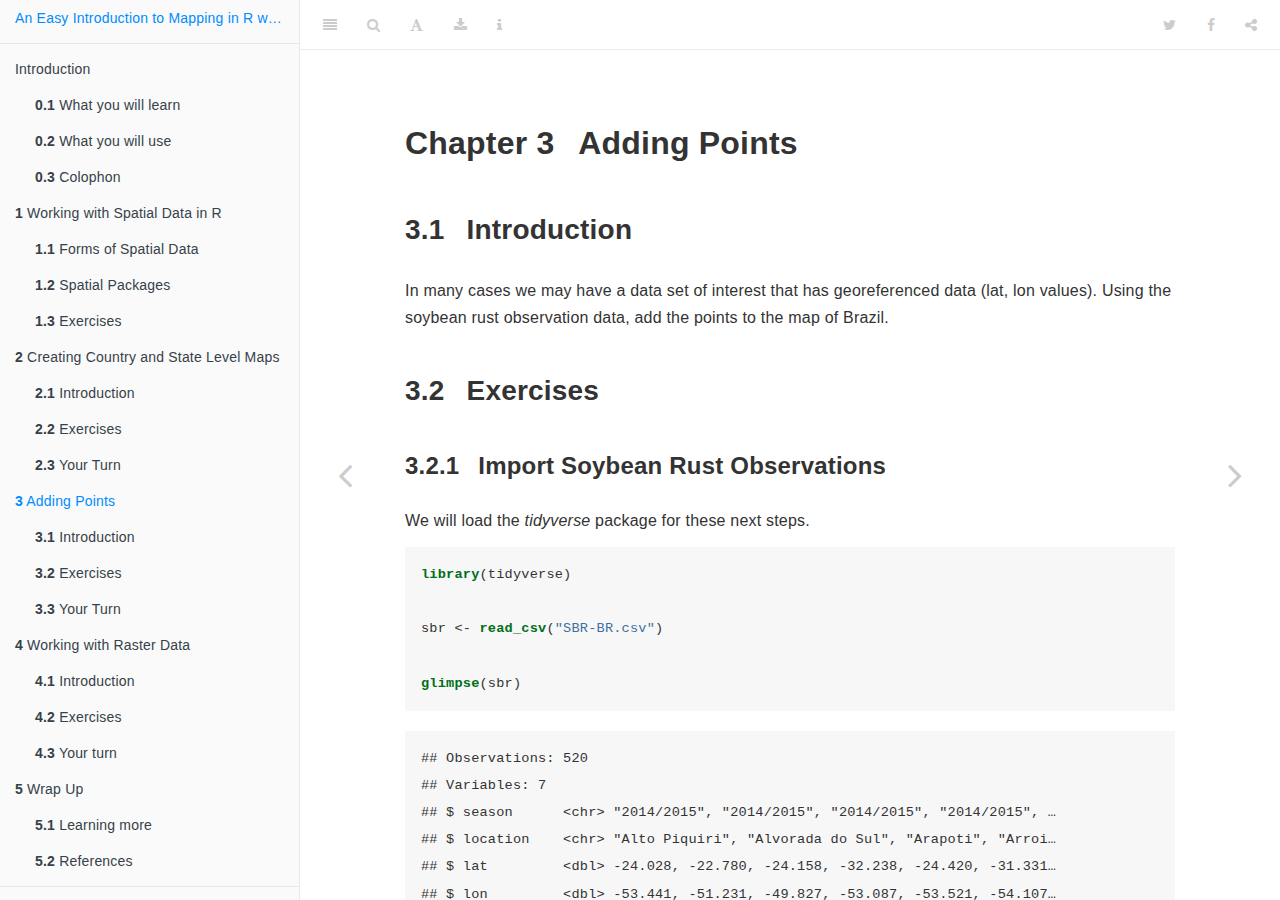
==== commit 76f40954: "Update warning message settings for lubridate" ====
--- a/_book/adding-points.html
+++ b/_book/adding-points.html
@@ -176,7 +176,7 @@
 <li class="chapter" data-level="4.3" data-path="working-with-raster-data.html"><a href="working-with-raster-data.html#your-turn-2"><i class="fa fa-check"></i><b>4.3</b> Your turn</a></li>
 </ul></li>
 <li class="chapter" data-level="5" data-path="wrap-up.html"><a href="wrap-up.html"><i class="fa fa-check"></i><b>5</b> Wrap Up</a><ul>
-<li class="chapter" data-level="5.1" data-path="wrap-up.html"><a href="wrap-up.html#further-reading"><i class="fa fa-check"></i><b>5.1</b> Further Reading</a></li>
+<li class="chapter" data-level="5.1" data-path="wrap-up.html"><a href="wrap-up.html#learning-more"><i class="fa fa-check"></i><b>5.1</b> Learning more</a></li>
 <li class="chapter" data-level="5.2" data-path="wrap-up.html"><a href="wrap-up.html#references"><i class="fa fa-check"></i><b>5.2</b> References</a></li>
 </ul></li>
 <li class="divider"></li>
@@ -211,11 +211,11 @@
 <div id="import-soybean-rust-observations" class="section level3">
 <h3><span class="header-section-number">3.2.1</span> Import Soybean Rust Observations</h3>
 <p>We will load the <em>tidyverse</em> package for these next steps.</p>
-<div class="sourceCode" id="cb16"><pre class="sourceCode r"><code class="sourceCode r"><span id="cb16-1"><a href="adding-points.html#cb16-1"></a><span class="kw">library</span>(tidyverse)</span>
-<span id="cb16-2"><a href="adding-points.html#cb16-2"></a></span>
-<span id="cb16-3"><a href="adding-points.html#cb16-3"></a>sbr &lt;-<span class="st"> </span><span class="kw">read_csv</span>(<span class="st">&quot;SBR-BR.csv&quot;</span>)</span>
-<span id="cb16-4"><a href="adding-points.html#cb16-4"></a></span>
-<span id="cb16-5"><a href="adding-points.html#cb16-5"></a><span class="kw">glimpse</span>(sbr)</span></code></pre></div>
+<div class="sourceCode" id="cb1"><pre class="sourceCode r"><code class="sourceCode r"><span id="cb1-1"><a href="adding-points.html#cb1-1"></a><span class="kw">library</span>(tidyverse)</span>
+<span id="cb1-2"><a href="adding-points.html#cb1-2"></a></span>
+<span id="cb1-3"><a href="adding-points.html#cb1-3"></a>sbr &lt;-<span class="st"> </span><span class="kw">read_csv</span>(<span class="st">&quot;SBR-BR.csv&quot;</span>)</span>
+<span id="cb1-4"><a href="adding-points.html#cb1-4"></a></span>
+<span id="cb1-5"><a href="adding-points.html#cb1-5"></a><span class="kw">glimpse</span>(sbr)</span></code></pre></div>
 <pre><code>## Observations: 520
 ## Variables: 7
 ## $ season      &lt;chr&gt; &quot;2014/2015&quot;, &quot;2014/2015&quot;, &quot;2014/2015&quot;, &quot;2014/2015&quot;, …
@@ -229,16 +229,16 @@
 <div id="add-soybean-rust-observations-to-br-ggplot2-object" class="section level3">
 <h3><span class="header-section-number">3.2.2</span> Add Soybean Rust Observations to <code>br</code> ggplot2 Object</h3>
 <p>Using <code>geom_point()</code> we can add points from the CSV file of observation data to the map of Brazil that we have already created.</p>
-<div class="sourceCode" id="cb18"><pre class="sourceCode r"><code class="sourceCode r"><span id="cb18-1"><a href="adding-points.html#cb18-1"></a>br <span class="op">+</span></span>
-<span id="cb18-2"><a href="adding-points.html#cb18-2"></a><span class="st">  </span><span class="kw">geom_point</span>(<span class="dt">data =</span> sbr, <span class="kw">aes</span>(<span class="dt">x =</span> lon, <span class="dt">y =</span> lat))</span></code></pre></div>
+<div class="sourceCode" id="cb3"><pre class="sourceCode r"><code class="sourceCode r"><span id="cb3-1"><a href="adding-points.html#cb3-1"></a>br <span class="op">+</span></span>
+<span id="cb3-2"><a href="adding-points.html#cb3-2"></a><span class="st">  </span><span class="kw">geom_point</span>(<span class="dt">data =</span> sbr, <span class="kw">aes</span>(<span class="dt">x =</span> lon, <span class="dt">y =</span> lat))</span></code></pre></div>
 <p><img src="mapping_with_ggplot2_files/figure-html/add-points-map-1.png" width="672" /></p>
 <p>That is not too clear. Perhaps it would be better to just plot the two states, rather than the whole country.
 Filter the <code>br_sf</code> object to create a new object of only these two states.</p>
-<div class="sourceCode" id="cb19"><pre class="sourceCode r"><code class="sourceCode r"><span id="cb19-1"><a href="adding-points.html#cb19-1"></a>rgs_pa &lt;-</span>
-<span id="cb19-2"><a href="adding-points.html#cb19-2"></a><span class="st">  </span><span class="kw">filter</span>(br_sf, name_pt <span class="op">==</span><span class="st"> &quot;Rio Grande do Sul&quot;</span> <span class="op">|</span></span>
-<span id="cb19-3"><a href="adding-points.html#cb19-3"></a><span class="st">           </span>name_pt <span class="op">==</span><span class="st"> &quot;Paraná&quot;</span>)</span>
-<span id="cb19-4"><a href="adding-points.html#cb19-4"></a></span>
-<span id="cb19-5"><a href="adding-points.html#cb19-5"></a>rgs_pa</span></code></pre></div>
+<div class="sourceCode" id="cb4"><pre class="sourceCode r"><code class="sourceCode r"><span id="cb4-1"><a href="adding-points.html#cb4-1"></a>rgs_pa &lt;-</span>
+<span id="cb4-2"><a href="adding-points.html#cb4-2"></a><span class="st">  </span><span class="kw">filter</span>(br_sf, name_pt <span class="op">==</span><span class="st"> &quot;Rio Grande do Sul&quot;</span> <span class="op">|</span></span>
+<span id="cb4-3"><a href="adding-points.html#cb4-3"></a><span class="st">           </span>name_pt <span class="op">==</span><span class="st"> &quot;Paraná&quot;</span>)</span>
+<span id="cb4-4"><a href="adding-points.html#cb4-4"></a></span>
+<span id="cb4-5"><a href="adding-points.html#cb4-5"></a>rgs_pa</span></code></pre></div>
 <pre><code>## Simple feature collection with 2 features and 83 fields
 ## geometry type:  MULTIPOLYGON
 ## dimension:      XY
@@ -292,52 +292,52 @@
 ## 2            Paraná    &lt;NA&gt; 1159307913 MULTIPOLYGON (((-54.35843 -...</code></pre>
 <p>Using the new object with only Rio Grande do Sul and Paraná, create a new map with the soybean rust observations.
 Note the use of the data call in both <code>geom_sf()</code> and <code>geom_point()</code> so that it is possible to mix different data sources in the same map.</p>
-<div class="sourceCode" id="cb21"><pre class="sourceCode r"><code class="sourceCode r"><span id="cb21-1"><a href="adding-points.html#cb21-1"></a><span class="kw">ggplot</span>() <span class="op">+</span></span>
-<span id="cb21-2"><a href="adding-points.html#cb21-2"></a><span class="st">  </span><span class="kw">geom_sf</span>(<span class="dt">data =</span> rgs_pa, <span class="dt">fill =</span> <span class="st">&quot;white&quot;</span>) <span class="op">+</span></span>
-<span id="cb21-3"><a href="adding-points.html#cb21-3"></a><span class="st">  </span><span class="kw">geom_point</span>(<span class="dt">data =</span> sbr, <span class="kw">aes</span>(<span class="dt">x =</span> lon, <span class="dt">y =</span> lat)) <span class="op">+</span></span>
-<span id="cb21-4"><a href="adding-points.html#cb21-4"></a><span class="st">  </span><span class="kw">xlab</span>(<span class="st">&quot;Longitude&quot;</span>) <span class="op">+</span></span>
-<span id="cb21-5"><a href="adding-points.html#cb21-5"></a><span class="st">  </span><span class="kw">ylab</span>(<span class="st">&quot;Latitude&quot;</span>) <span class="op">+</span></span>
-<span id="cb21-6"><a href="adding-points.html#cb21-6"></a><span class="st">  </span><span class="kw">theme_bw</span>()</span></code></pre></div>
+<div class="sourceCode" id="cb6"><pre class="sourceCode r"><code class="sourceCode r"><span id="cb6-1"><a href="adding-points.html#cb6-1"></a><span class="kw">ggplot</span>() <span class="op">+</span></span>
+<span id="cb6-2"><a href="adding-points.html#cb6-2"></a><span class="st">  </span><span class="kw">geom_sf</span>(<span class="dt">data =</span> rgs_pa, <span class="dt">fill =</span> <span class="st">&quot;white&quot;</span>) <span class="op">+</span></span>
+<span id="cb6-3"><a href="adding-points.html#cb6-3"></a><span class="st">  </span><span class="kw">geom_point</span>(<span class="dt">data =</span> sbr, <span class="kw">aes</span>(<span class="dt">x =</span> lon, <span class="dt">y =</span> lat)) <span class="op">+</span></span>
+<span id="cb6-4"><a href="adding-points.html#cb6-4"></a><span class="st">  </span><span class="kw">xlab</span>(<span class="st">&quot;Longitude&quot;</span>) <span class="op">+</span></span>
+<span id="cb6-5"><a href="adding-points.html#cb6-5"></a><span class="st">  </span><span class="kw">ylab</span>(<span class="st">&quot;Latitude&quot;</span>) <span class="op">+</span></span>
+<span id="cb6-6"><a href="adding-points.html#cb6-6"></a><span class="st">  </span><span class="kw">theme_bw</span>()</span></code></pre></div>
 <p><img src="mapping_with_ggplot2_files/figure-html/plot-sbr-states2-1.png" width="672" /></p>
 <p>To show more information about the soybean rust outbreaks, we can use colours in the points.</p>
-<div class="sourceCode" id="cb22"><pre class="sourceCode r"><code class="sourceCode r"><span id="cb22-1"><a href="adding-points.html#cb22-1"></a><span class="kw">ggplot</span>() <span class="op">+</span></span>
-<span id="cb22-2"><a href="adding-points.html#cb22-2"></a><span class="st">  </span><span class="kw">geom_sf</span>(<span class="dt">data =</span> rgs_pa, <span class="dt">fill =</span> <span class="st">&quot;white&quot;</span>) <span class="op">+</span></span>
-<span id="cb22-3"><a href="adding-points.html#cb22-3"></a><span class="st">  </span><span class="kw">geom_point</span>(<span class="dt">data =</span> sbr, <span class="kw">aes</span>(<span class="dt">x =</span> lon, <span class="dt">y =</span> lat, <span class="dt">colour =</span> month)) <span class="op">+</span></span>
-<span id="cb22-4"><a href="adding-points.html#cb22-4"></a><span class="st">  </span><span class="kw">scale_color_viridis_d</span>(<span class="st">&quot;First</span><span class="ch">\n</span><span class="st">Report&quot;</span>) <span class="op">+</span></span>
-<span id="cb22-5"><a href="adding-points.html#cb22-5"></a><span class="st">  </span><span class="kw">xlab</span>(<span class="st">&quot;Longitude&quot;</span>) <span class="op">+</span></span>
-<span id="cb22-6"><a href="adding-points.html#cb22-6"></a><span class="st">  </span><span class="kw">ylab</span>(<span class="st">&quot;Latitude&quot;</span>) <span class="op">+</span></span>
-<span id="cb22-7"><a href="adding-points.html#cb22-7"></a><span class="st">  </span><span class="kw">theme_bw</span>()</span></code></pre></div>
+<div class="sourceCode" id="cb7"><pre class="sourceCode r"><code class="sourceCode r"><span id="cb7-1"><a href="adding-points.html#cb7-1"></a><span class="kw">ggplot</span>() <span class="op">+</span></span>
+<span id="cb7-2"><a href="adding-points.html#cb7-2"></a><span class="st">  </span><span class="kw">geom_sf</span>(<span class="dt">data =</span> rgs_pa, <span class="dt">fill =</span> <span class="st">&quot;white&quot;</span>) <span class="op">+</span></span>
+<span id="cb7-3"><a href="adding-points.html#cb7-3"></a><span class="st">  </span><span class="kw">geom_point</span>(<span class="dt">data =</span> sbr, <span class="kw">aes</span>(<span class="dt">x =</span> lon, <span class="dt">y =</span> lat, <span class="dt">colour =</span> month)) <span class="op">+</span></span>
+<span id="cb7-4"><a href="adding-points.html#cb7-4"></a><span class="st">  </span><span class="kw">scale_color_viridis_d</span>(<span class="st">&quot;First</span><span class="ch">\n</span><span class="st">Report&quot;</span>) <span class="op">+</span></span>
+<span id="cb7-5"><a href="adding-points.html#cb7-5"></a><span class="st">  </span><span class="kw">xlab</span>(<span class="st">&quot;Longitude&quot;</span>) <span class="op">+</span></span>
+<span id="cb7-6"><a href="adding-points.html#cb7-6"></a><span class="st">  </span><span class="kw">ylab</span>(<span class="st">&quot;Latitude&quot;</span>) <span class="op">+</span></span>
+<span id="cb7-7"><a href="adding-points.html#cb7-7"></a><span class="st">  </span><span class="kw">theme_bw</span>()</span></code></pre></div>
 <p><img src="mapping_with_ggplot2_files/figure-html/plot-sbr-states3-1.png" width="672" /></p>
 <p>That is more useful, but we have multiple years and the months are not in order.
 To correct this, we will modify the <code>sbr</code> object and make the “month” column a factor and reorder it to follow the soybean growing season.</p>
-<div class="sourceCode" id="cb23"><pre class="sourceCode r"><code class="sourceCode r"><span id="cb23-1"><a href="adding-points.html#cb23-1"></a>sbr &lt;-</span>
-<span id="cb23-2"><a href="adding-points.html#cb23-2"></a><span class="st">  </span>sbr <span class="op">%&gt;%</span></span>
-<span id="cb23-3"><a href="adding-points.html#cb23-3"></a><span class="st">  </span><span class="kw">mutate</span>(<span class="dt">month =</span> <span class="kw">as_factor</span>(month)) <span class="op">%&gt;%</span></span>
-<span id="cb23-4"><a href="adding-points.html#cb23-4"></a><span class="st">  </span><span class="kw">mutate</span>(<span class="dt">month =</span> <span class="kw">fct_relevel</span>(month, <span class="kw">c</span>(<span class="st">&quot;Nov&quot;</span>, <span class="st">&quot;Dec&quot;</span>, <span class="st">&quot;Jan&quot;</span>, <span class="st">&quot;Feb&quot;</span>, <span class="st">&quot;Mar&quot;</span>)))</span></code></pre></div>
-<div class="sourceCode" id="cb24"><pre class="sourceCode r"><code class="sourceCode r"><span id="cb24-1"><a href="adding-points.html#cb24-1"></a><span class="kw">ggplot</span>() <span class="op">+</span></span>
-<span id="cb24-2"><a href="adding-points.html#cb24-2"></a><span class="st">  </span><span class="kw">geom_sf</span>(<span class="dt">data =</span> rgs_pa, <span class="dt">fill =</span> <span class="st">&quot;white&quot;</span>) <span class="op">+</span></span>
-<span id="cb24-3"><a href="adding-points.html#cb24-3"></a><span class="st">  </span><span class="kw">geom_point</span>(<span class="dt">data =</span> sbr, <span class="kw">aes</span>(<span class="dt">x =</span> lon, <span class="dt">y =</span> lat, <span class="dt">colour =</span> month)) <span class="op">+</span></span>
-<span id="cb24-4"><a href="adding-points.html#cb24-4"></a><span class="st">  </span><span class="kw">scale_color_viridis_d</span>(<span class="st">&quot;First</span><span class="ch">\n</span><span class="st">Report&quot;</span>) <span class="op">+</span></span>
-<span id="cb24-5"><a href="adding-points.html#cb24-5"></a><span class="st">  </span><span class="kw">xlab</span>(<span class="st">&quot;Longitude&quot;</span>) <span class="op">+</span></span>
-<span id="cb24-6"><a href="adding-points.html#cb24-6"></a><span class="st">  </span><span class="kw">ylab</span>(<span class="st">&quot;Latitude&quot;</span>) <span class="op">+</span></span>
-<span id="cb24-7"><a href="adding-points.html#cb24-7"></a><span class="st">  </span><span class="kw">theme_bw</span>()</span></code></pre></div>
+<div class="sourceCode" id="cb8"><pre class="sourceCode r"><code class="sourceCode r"><span id="cb8-1"><a href="adding-points.html#cb8-1"></a>sbr &lt;-</span>
+<span id="cb8-2"><a href="adding-points.html#cb8-2"></a><span class="st">  </span>sbr <span class="op">%&gt;%</span></span>
+<span id="cb8-3"><a href="adding-points.html#cb8-3"></a><span class="st">  </span><span class="kw">mutate</span>(<span class="dt">month =</span> <span class="kw">as_factor</span>(month)) <span class="op">%&gt;%</span></span>
+<span id="cb8-4"><a href="adding-points.html#cb8-4"></a><span class="st">  </span><span class="kw">mutate</span>(<span class="dt">month =</span> <span class="kw">fct_relevel</span>(month, <span class="kw">c</span>(<span class="st">&quot;Nov&quot;</span>, <span class="st">&quot;Dec&quot;</span>, <span class="st">&quot;Jan&quot;</span>, <span class="st">&quot;Feb&quot;</span>, <span class="st">&quot;Mar&quot;</span>)))</span></code></pre></div>
+<div class="sourceCode" id="cb9"><pre class="sourceCode r"><code class="sourceCode r"><span id="cb9-1"><a href="adding-points.html#cb9-1"></a><span class="kw">ggplot</span>() <span class="op">+</span></span>
+<span id="cb9-2"><a href="adding-points.html#cb9-2"></a><span class="st">  </span><span class="kw">geom_sf</span>(<span class="dt">data =</span> rgs_pa, <span class="dt">fill =</span> <span class="st">&quot;white&quot;</span>) <span class="op">+</span></span>
+<span id="cb9-3"><a href="adding-points.html#cb9-3"></a><span class="st">  </span><span class="kw">geom_point</span>(<span class="dt">data =</span> sbr, <span class="kw">aes</span>(<span class="dt">x =</span> lon, <span class="dt">y =</span> lat, <span class="dt">colour =</span> month)) <span class="op">+</span></span>
+<span id="cb9-4"><a href="adding-points.html#cb9-4"></a><span class="st">  </span><span class="kw">scale_color_viridis_d</span>(<span class="st">&quot;First</span><span class="ch">\n</span><span class="st">Report&quot;</span>) <span class="op">+</span></span>
+<span id="cb9-5"><a href="adding-points.html#cb9-5"></a><span class="st">  </span><span class="kw">xlab</span>(<span class="st">&quot;Longitude&quot;</span>) <span class="op">+</span></span>
+<span id="cb9-6"><a href="adding-points.html#cb9-6"></a><span class="st">  </span><span class="kw">ylab</span>(<span class="st">&quot;Latitude&quot;</span>) <span class="op">+</span></span>
+<span id="cb9-7"><a href="adding-points.html#cb9-7"></a><span class="st">  </span><span class="kw">theme_bw</span>()</span></code></pre></div>
 <p><img src="mapping_with_ggplot2_files/figure-html/plot-sbr-states4-1.png" width="672" /></p>
 <p>Now plotting the data again shows that the months are in the proper order but there are multiple years.
 We can use faceting to make the maps more clear and see patterns.</p>
-<div class="sourceCode" id="cb25"><pre class="sourceCode r"><code class="sourceCode r"><span id="cb25-1"><a href="adding-points.html#cb25-1"></a><span class="kw">library</span>(lubridate)</span>
-<span id="cb25-2"><a href="adding-points.html#cb25-2"></a></span>
-<span id="cb25-3"><a href="adding-points.html#cb25-3"></a>sbr &lt;-<span class="st"> </span></span>
-<span id="cb25-4"><a href="adding-points.html#cb25-4"></a><span class="st">  </span>sbr <span class="op">%&gt;%</span><span class="st"> </span></span>
-<span id="cb25-5"><a href="adding-points.html#cb25-5"></a><span class="st">  </span><span class="kw">mutate</span>(<span class="dt">year =</span> <span class="kw">year</span>(date_report))</span>
-<span id="cb25-6"><a href="adding-points.html#cb25-6"></a></span>
-<span id="cb25-7"><a href="adding-points.html#cb25-7"></a><span class="kw">ggplot</span>() <span class="op">+</span></span>
-<span id="cb25-8"><a href="adding-points.html#cb25-8"></a><span class="st">  </span><span class="kw">geom_sf</span>(<span class="dt">data =</span> rgs_pa, <span class="dt">fill =</span> <span class="st">&quot;white&quot;</span>) <span class="op">+</span></span>
-<span id="cb25-9"><a href="adding-points.html#cb25-9"></a><span class="st">  </span><span class="kw">geom_point</span>(<span class="dt">data =</span> sbr, <span class="kw">aes</span>(<span class="dt">x =</span> lon, <span class="dt">y =</span> lat, <span class="dt">colour =</span> month)) <span class="op">+</span></span>
-<span id="cb25-10"><a href="adding-points.html#cb25-10"></a><span class="st">  </span><span class="kw">scale_color_viridis_d</span>(<span class="st">&quot;First</span><span class="ch">\n</span><span class="st">Report&quot;</span>) <span class="op">+</span></span>
-<span id="cb25-11"><a href="adding-points.html#cb25-11"></a><span class="st">  </span><span class="kw">xlab</span>(<span class="st">&quot;Longitude&quot;</span>) <span class="op">+</span></span>
-<span id="cb25-12"><a href="adding-points.html#cb25-12"></a><span class="st">  </span><span class="kw">ylab</span>(<span class="st">&quot;Latitude&quot;</span>) <span class="op">+</span></span>
-<span id="cb25-13"><a href="adding-points.html#cb25-13"></a><span class="st">  </span><span class="kw">theme_bw</span>() <span class="op">+</span></span>
-<span id="cb25-14"><a href="adding-points.html#cb25-14"></a><span class="st">  </span><span class="kw">facet_wrap</span>(. <span class="op">~</span><span class="st"> </span>year)</span></code></pre></div>
+<div class="sourceCode" id="cb10"><pre class="sourceCode r"><code class="sourceCode r"><span id="cb10-1"><a href="adding-points.html#cb10-1"></a><span class="kw">library</span>(lubridate)</span>
+<span id="cb10-2"><a href="adding-points.html#cb10-2"></a></span>
+<span id="cb10-3"><a href="adding-points.html#cb10-3"></a>sbr &lt;-<span class="st"> </span></span>
+<span id="cb10-4"><a href="adding-points.html#cb10-4"></a><span class="st">  </span>sbr <span class="op">%&gt;%</span><span class="st"> </span></span>
+<span id="cb10-5"><a href="adding-points.html#cb10-5"></a><span class="st">  </span><span class="kw">mutate</span>(<span class="dt">year =</span> <span class="kw">year</span>(date_report))</span>
+<span id="cb10-6"><a href="adding-points.html#cb10-6"></a></span>
+<span id="cb10-7"><a href="adding-points.html#cb10-7"></a><span class="kw">ggplot</span>() <span class="op">+</span></span>
+<span id="cb10-8"><a href="adding-points.html#cb10-8"></a><span class="st">  </span><span class="kw">geom_sf</span>(<span class="dt">data =</span> rgs_pa, <span class="dt">fill =</span> <span class="st">&quot;white&quot;</span>) <span class="op">+</span></span>
+<span id="cb10-9"><a href="adding-points.html#cb10-9"></a><span class="st">  </span><span class="kw">geom_point</span>(<span class="dt">data =</span> sbr, <span class="kw">aes</span>(<span class="dt">x =</span> lon, <span class="dt">y =</span> lat, <span class="dt">colour =</span> month)) <span class="op">+</span></span>
+<span id="cb10-10"><a href="adding-points.html#cb10-10"></a><span class="st">  </span><span class="kw">scale_color_viridis_d</span>(<span class="st">&quot;First</span><span class="ch">\n</span><span class="st">Report&quot;</span>) <span class="op">+</span></span>
+<span id="cb10-11"><a href="adding-points.html#cb10-11"></a><span class="st">  </span><span class="kw">xlab</span>(<span class="st">&quot;Longitude&quot;</span>) <span class="op">+</span></span>
+<span id="cb10-12"><a href="adding-points.html#cb10-12"></a><span class="st">  </span><span class="kw">ylab</span>(<span class="st">&quot;Latitude&quot;</span>) <span class="op">+</span></span>
+<span id="cb10-13"><a href="adding-points.html#cb10-13"></a><span class="st">  </span><span class="kw">theme_bw</span>() <span class="op">+</span></span>
+<span id="cb10-14"><a href="adding-points.html#cb10-14"></a><span class="st">  </span><span class="kw">facet_wrap</span>(. <span class="op">~</span><span class="st"> </span>year)</span></code></pre></div>
 <p><img src="mapping_with_ggplot2_files/figure-html/plot-sbr-states5-1.png" width="672" /></p>
 </div>
 </div>
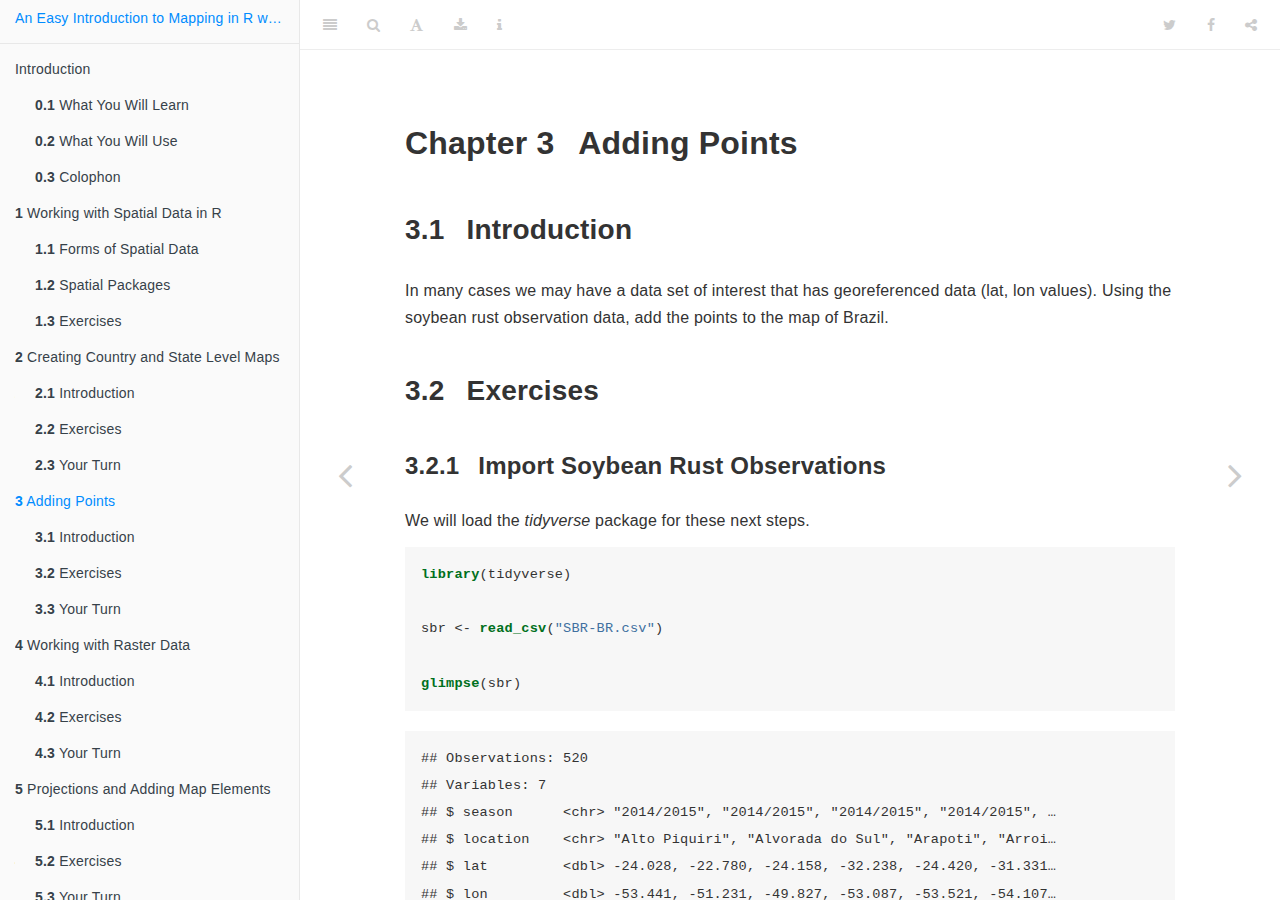
==== commit 3f8a54c4: "Add section on polishing and update other sections" ====
--- a/_book/adding-points.html
+++ b/_book/adding-points.html
@@ -4,11 +4,11 @@
 
   <meta charset="utf-8" />
   <meta http-equiv="X-UA-Compatible" content="IE=edge" />
-  <title>Chapter 3 Adding Points | An Easy Introduction to Mapping in R with ggplot2</title>
+  <title>Chapter 3 Adding Points | A Gentle Introduction to Mapping in R with ggplot2</title>
   <meta name="description" content="This book contains examples of how to make simple maps in ggplot2." />
   <meta name="generator" content="bookdown 0.14 and GitBook 2.6.7" />
 
-  <meta property="og:title" content="Chapter 3 Adding Points | An Easy Introduction to Mapping in R with ggplot2" />
+  <meta property="og:title" content="Chapter 3 Adding Points | A Gentle Introduction to Mapping in R with ggplot2" />
   <meta property="og:type" content="book" />
   
   
@@ -16,7 +16,7 @@
   
 
   <meta name="twitter:card" content="summary" />
-  <meta name="twitter:title" content="Chapter 3 Adding Points | An Easy Introduction to Mapping in R with ggplot2" />
+  <meta name="twitter:title" content="Chapter 3 Adding Points | A Gentle Introduction to Mapping in R with ggplot2" />
   
   <meta name="twitter:description" content="This book contains examples of how to make simple maps in ggplot2." />
   
@@ -24,7 +24,7 @@
 <meta name="author" content="Adam H. Sparks" />
 
 
-<meta name="date" content="2019-11-01" />
+<meta name="date" content="2019-11-03" />
 
   <meta name="viewport" content="width=device-width, initial-scale=1" />
   <meta name="apple-mobile-web-app-capable" content="yes" />
@@ -133,8 +133,8 @@
 
 <li class="divider"></li>
 <li class="chapter" data-level="" data-path="index.html"><a href="index.html"><i class="fa fa-check"></i>Introduction</a><ul>
-<li class="chapter" data-level="0.1" data-path="index.html"><a href="index.html#what-you-will-learn"><i class="fa fa-check"></i><b>0.1</b> What you will learn</a></li>
-<li class="chapter" data-level="0.2" data-path="index.html"><a href="index.html#what-you-will-use"><i class="fa fa-check"></i><b>0.2</b> What you will use</a></li>
+<li class="chapter" data-level="0.1" data-path="index.html"><a href="index.html#what-you-will-learn"><i class="fa fa-check"></i><b>0.1</b> What You Will Learn</a></li>
+<li class="chapter" data-level="0.2" data-path="index.html"><a href="index.html#what-you-will-use"><i class="fa fa-check"></i><b>0.2</b> What You Will Use</a></li>
 <li class="chapter" data-level="0.3" data-path="index.html"><a href="index.html#colophon"><i class="fa fa-check"></i><b>0.3</b> Colophon</a></li>
 </ul></li>
 <li class="chapter" data-level="1" data-path="intro.html"><a href="intro.html"><i class="fa fa-check"></i><b>1</b> Working with Spatial Data in R</a><ul>
@@ -164,20 +164,29 @@
 <li class="chapter" data-level="4" data-path="working-with-raster-data.html"><a href="working-with-raster-data.html"><i class="fa fa-check"></i><b>4</b> Working with Raster Data</a><ul>
 <li class="chapter" data-level="4.1" data-path="working-with-raster-data.html"><a href="working-with-raster-data.html#introduction-3"><i class="fa fa-check"></i><b>4.1</b> Introduction</a></li>
 <li class="chapter" data-level="4.2" data-path="working-with-raster-data.html"><a href="working-with-raster-data.html#exercises-3"><i class="fa fa-check"></i><b>4.2</b> Exercises</a><ul>
-<li class="chapter" data-level="4.2.1" data-path="working-with-raster-data.html"><a href="working-with-raster-data.html#download-climate-data-from-worldclim"><i class="fa fa-check"></i><b>4.2.1</b> Download climate data from Worldclim</a></li>
-<li class="chapter" data-level="4.2.2" data-path="working-with-raster-data.html"><a href="working-with-raster-data.html#convert-temperature-data"><i class="fa fa-check"></i><b>4.2.2</b> Convert temperature data</a></li>
-<li class="chapter" data-level="4.2.3" data-path="working-with-raster-data.html"><a href="working-with-raster-data.html#create-a-data-set-for-january"><i class="fa fa-check"></i><b>4.2.3</b> Create a data set for January</a></li>
-<li class="chapter" data-level="4.2.4" data-path="working-with-raster-data.html"><a href="working-with-raster-data.html#create-data-frame-for-ggplot2"><i class="fa fa-check"></i><b>4.2.4</b> Create data frame for ggplot2</a></li>
-<li class="chapter" data-level="4.2.5" data-path="working-with-raster-data.html"><a href="working-with-raster-data.html#plot-global-minimum-temperatures"><i class="fa fa-check"></i><b>4.2.5</b> Plot global minimum temperatures</a></li>
-<li class="chapter" data-level="4.2.6" data-path="working-with-raster-data.html"><a href="working-with-raster-data.html#brazil-minimum-temperature"><i class="fa fa-check"></i><b>4.2.6</b> Brazil minimum temperature</a></li>
-<li class="chapter" data-level="4.2.7" data-path="working-with-raster-data.html"><a href="working-with-raster-data.html#plot-brazil-minimum-temperature"><i class="fa fa-check"></i><b>4.2.7</b> Plot Brazil minimum temperature</a></li>
-<li class="chapter" data-level="4.2.8" data-path="working-with-raster-data.html"><a href="working-with-raster-data.html#adding-state-outlines"><i class="fa fa-check"></i><b>4.2.8</b> Adding state outlines</a></li>
-</ul></li>
-<li class="chapter" data-level="4.3" data-path="working-with-raster-data.html"><a href="working-with-raster-data.html#your-turn-2"><i class="fa fa-check"></i><b>4.3</b> Your turn</a></li>
-</ul></li>
-<li class="chapter" data-level="5" data-path="wrap-up.html"><a href="wrap-up.html"><i class="fa fa-check"></i><b>5</b> Wrap Up</a><ul>
-<li class="chapter" data-level="5.1" data-path="wrap-up.html"><a href="wrap-up.html#learning-more"><i class="fa fa-check"></i><b>5.1</b> Learning more</a></li>
-<li class="chapter" data-level="5.2" data-path="wrap-up.html"><a href="wrap-up.html#references"><i class="fa fa-check"></i><b>5.2</b> References</a></li>
+<li class="chapter" data-level="4.2.1" data-path="working-with-raster-data.html"><a href="working-with-raster-data.html#download-climate-data-from-worldclim"><i class="fa fa-check"></i><b>4.2.1</b> Download Climate Data from Worldclim</a></li>
+<li class="chapter" data-level="4.2.2" data-path="working-with-raster-data.html"><a href="working-with-raster-data.html#convert-temperature-data"><i class="fa fa-check"></i><b>4.2.2</b> Convert Temperature Data</a></li>
+<li class="chapter" data-level="4.2.3" data-path="working-with-raster-data.html"><a href="working-with-raster-data.html#create-a-data-set-for-january"><i class="fa fa-check"></i><b>4.2.3</b> Create a Data Set for January</a></li>
+<li class="chapter" data-level="4.2.4" data-path="working-with-raster-data.html"><a href="working-with-raster-data.html#create-data-frame-for-ggplot2"><i class="fa fa-check"></i><b>4.2.4</b> Create Data Frame for ggplot2</a></li>
+<li class="chapter" data-level="4.2.5" data-path="working-with-raster-data.html"><a href="working-with-raster-data.html#plot-global-minimum-temperatures"><i class="fa fa-check"></i><b>4.2.5</b> Plot Global Minimum Temperatures</a></li>
+<li class="chapter" data-level="4.2.6" data-path="working-with-raster-data.html"><a href="working-with-raster-data.html#brazil-minimum-temperature"><i class="fa fa-check"></i><b>4.2.6</b> Brazil Minimum Temperature</a></li>
+<li class="chapter" data-level="4.2.7" data-path="working-with-raster-data.html"><a href="working-with-raster-data.html#plot-brazil-minimum-temperature"><i class="fa fa-check"></i><b>4.2.7</b> Plot Brazil Minimum Temperature</a></li>
+<li class="chapter" data-level="4.2.8" data-path="working-with-raster-data.html"><a href="working-with-raster-data.html#adding-state-outlines"><i class="fa fa-check"></i><b>4.2.8</b> Adding State Outlines</a></li>
+</ul></li>
+<li class="chapter" data-level="4.3" data-path="working-with-raster-data.html"><a href="working-with-raster-data.html#your-turn-2"><i class="fa fa-check"></i><b>4.3</b> Your Turn</a></li>
+</ul></li>
+<li class="chapter" data-level="5" data-path="projections-and-adding-map-elements.html"><a href="projections-and-adding-map-elements.html"><i class="fa fa-check"></i><b>5</b> Projections and Adding Map Elements</a><ul>
+<li class="chapter" data-level="5.1" data-path="projections-and-adding-map-elements.html"><a href="projections-and-adding-map-elements.html#introduction-4"><i class="fa fa-check"></i><b>5.1</b> Introduction</a></li>
+<li class="chapter" data-level="5.2" data-path="projections-and-adding-map-elements.html"><a href="projections-and-adding-map-elements.html#exercises-4"><i class="fa fa-check"></i><b>5.2</b> Exercises</a><ul>
+<li class="chapter" data-level="5.2.1" data-path="projections-and-adding-map-elements.html"><a href="projections-and-adding-map-elements.html#re-project-data"><i class="fa fa-check"></i><b>5.2.1</b> Re-project Data</a></li>
+<li class="chapter" data-level="5.2.2" data-path="projections-and-adding-map-elements.html"><a href="projections-and-adding-map-elements.html#adding-north-arrows-and-scale-bars"><i class="fa fa-check"></i><b>5.2.2</b> Adding North Arrows and Scale Bars</a></li>
+<li class="chapter" data-level="5.2.3" data-path="projections-and-adding-map-elements.html"><a href="projections-and-adding-map-elements.html#adding-a-descriptive-title-and-data-source"><i class="fa fa-check"></i><b>5.2.3</b> Adding a Descriptive Title and Data Source</a></li>
+</ul></li>
+<li class="chapter" data-level="5.3" data-path="projections-and-adding-map-elements.html"><a href="projections-and-adding-map-elements.html#your-turn-3"><i class="fa fa-check"></i><b>5.3</b> Your Turn</a></li>
+</ul></li>
+<li class="chapter" data-level="6" data-path="wrap-up.html"><a href="wrap-up.html"><i class="fa fa-check"></i><b>6</b> Wrap Up</a><ul>
+<li class="chapter" data-level="6.1" data-path="wrap-up.html"><a href="wrap-up.html#learning-more"><i class="fa fa-check"></i><b>6.1</b> Learning more</a></li>
+<li class="chapter" data-level="6.2" data-path="wrap-up.html"><a href="wrap-up.html#references"><i class="fa fa-check"></i><b>6.2</b> References</a></li>
 </ul></li>
 <li class="divider"></li>
 <li><a href="https://github.com/adamhsparks/ggplot2_mapping" target="blank">Published with bookdown</a></li>
@@ -191,7 +200,7 @@
       <div class="body-inner">
         <div class="book-header" role="navigation">
           <h1>
-            <i class="fa fa-circle-o-notch fa-spin"></i><a href="./">An Easy Introduction to Mapping in R with ggplot2</a>
+            <i class="fa fa-circle-o-notch fa-spin"></i><a href="./">A Gentle Introduction to Mapping in R with ggplot2</a>
           </h1>
         </div>
 
@@ -211,11 +220,11 @@
 <div id="import-soybean-rust-observations" class="section level3">
 <h3><span class="header-section-number">3.2.1</span> Import Soybean Rust Observations</h3>
 <p>We will load the <em>tidyverse</em> package for these next steps.</p>
-<div class="sourceCode" id="cb1"><pre class="sourceCode r"><code class="sourceCode r"><span id="cb1-1"><a href="adding-points.html#cb1-1"></a><span class="kw">library</span>(tidyverse)</span>
-<span id="cb1-2"><a href="adding-points.html#cb1-2"></a></span>
-<span id="cb1-3"><a href="adding-points.html#cb1-3"></a>sbr &lt;-<span class="st"> </span><span class="kw">read_csv</span>(<span class="st">&quot;SBR-BR.csv&quot;</span>)</span>
-<span id="cb1-4"><a href="adding-points.html#cb1-4"></a></span>
-<span id="cb1-5"><a href="adding-points.html#cb1-5"></a><span class="kw">glimpse</span>(sbr)</span></code></pre></div>
+<div class="sourceCode" id="cb16"><pre class="sourceCode r"><code class="sourceCode r"><span id="cb16-1"><a href="adding-points.html#cb16-1"></a><span class="kw">library</span>(tidyverse)</span>
+<span id="cb16-2"><a href="adding-points.html#cb16-2"></a></span>
+<span id="cb16-3"><a href="adding-points.html#cb16-3"></a>sbr &lt;-<span class="st"> </span><span class="kw">read_csv</span>(<span class="st">&quot;SBR-BR.csv&quot;</span>)</span>
+<span id="cb16-4"><a href="adding-points.html#cb16-4"></a></span>
+<span id="cb16-5"><a href="adding-points.html#cb16-5"></a><span class="kw">glimpse</span>(sbr)</span></code></pre></div>
 <pre><code>## Observations: 520
 ## Variables: 7
 ## $ season      &lt;chr&gt; &quot;2014/2015&quot;, &quot;2014/2015&quot;, &quot;2014/2015&quot;, &quot;2014/2015&quot;, …
@@ -229,16 +238,16 @@
 <div id="add-soybean-rust-observations-to-br-ggplot2-object" class="section level3">
 <h3><span class="header-section-number">3.2.2</span> Add Soybean Rust Observations to <code>br</code> ggplot2 Object</h3>
 <p>Using <code>geom_point()</code> we can add points from the CSV file of observation data to the map of Brazil that we have already created.</p>
-<div class="sourceCode" id="cb3"><pre class="sourceCode r"><code class="sourceCode r"><span id="cb3-1"><a href="adding-points.html#cb3-1"></a>br <span class="op">+</span></span>
-<span id="cb3-2"><a href="adding-points.html#cb3-2"></a><span class="st">  </span><span class="kw">geom_point</span>(<span class="dt">data =</span> sbr, <span class="kw">aes</span>(<span class="dt">x =</span> lon, <span class="dt">y =</span> lat))</span></code></pre></div>
+<div class="sourceCode" id="cb18"><pre class="sourceCode r"><code class="sourceCode r"><span id="cb18-1"><a href="adding-points.html#cb18-1"></a>br <span class="op">+</span></span>
+<span id="cb18-2"><a href="adding-points.html#cb18-2"></a><span class="st">  </span><span class="kw">geom_point</span>(<span class="dt">data =</span> sbr, <span class="kw">aes</span>(<span class="dt">x =</span> lon, <span class="dt">y =</span> lat))</span></code></pre></div>
 <p><img src="mapping_with_ggplot2_files/figure-html/add-points-map-1.png" width="672" /></p>
 <p>That is not too clear. Perhaps it would be better to just plot the two states, rather than the whole country.
 Filter the <code>br_sf</code> object to create a new object of only these two states.</p>
-<div class="sourceCode" id="cb4"><pre class="sourceCode r"><code class="sourceCode r"><span id="cb4-1"><a href="adding-points.html#cb4-1"></a>rgs_pa &lt;-</span>
-<span id="cb4-2"><a href="adding-points.html#cb4-2"></a><span class="st">  </span><span class="kw">filter</span>(br_sf, name_pt <span class="op">==</span><span class="st"> &quot;Rio Grande do Sul&quot;</span> <span class="op">|</span></span>
-<span id="cb4-3"><a href="adding-points.html#cb4-3"></a><span class="st">           </span>name_pt <span class="op">==</span><span class="st"> &quot;Paraná&quot;</span>)</span>
-<span id="cb4-4"><a href="adding-points.html#cb4-4"></a></span>
-<span id="cb4-5"><a href="adding-points.html#cb4-5"></a>rgs_pa</span></code></pre></div>
+<div class="sourceCode" id="cb19"><pre class="sourceCode r"><code class="sourceCode r"><span id="cb19-1"><a href="adding-points.html#cb19-1"></a>rgs_pa &lt;-</span>
+<span id="cb19-2"><a href="adding-points.html#cb19-2"></a><span class="st">  </span><span class="kw">filter</span>(br_sf, name_pt <span class="op">==</span><span class="st"> &quot;Rio Grande do Sul&quot;</span> <span class="op">|</span></span>
+<span id="cb19-3"><a href="adding-points.html#cb19-3"></a><span class="st">           </span>name_pt <span class="op">==</span><span class="st"> &quot;Paraná&quot;</span>)</span>
+<span id="cb19-4"><a href="adding-points.html#cb19-4"></a></span>
+<span id="cb19-5"><a href="adding-points.html#cb19-5"></a>rgs_pa</span></code></pre></div>
 <pre><code>## Simple feature collection with 2 features and 83 fields
 ## geometry type:  MULTIPOLYGON
 ## dimension:      XY
@@ -292,63 +301,61 @@
 ## 2            Paraná    &lt;NA&gt; 1159307913 MULTIPOLYGON (((-54.35843 -...</code></pre>
 <p>Using the new object with only Rio Grande do Sul and Paraná, create a new map with the soybean rust observations.
 Note the use of the data call in both <code>geom_sf()</code> and <code>geom_point()</code> so that it is possible to mix different data sources in the same map.</p>
-<div class="sourceCode" id="cb6"><pre class="sourceCode r"><code class="sourceCode r"><span id="cb6-1"><a href="adding-points.html#cb6-1"></a><span class="kw">ggplot</span>() <span class="op">+</span></span>
-<span id="cb6-2"><a href="adding-points.html#cb6-2"></a><span class="st">  </span><span class="kw">geom_sf</span>(<span class="dt">data =</span> rgs_pa, <span class="dt">fill =</span> <span class="st">&quot;white&quot;</span>) <span class="op">+</span></span>
-<span id="cb6-3"><a href="adding-points.html#cb6-3"></a><span class="st">  </span><span class="kw">geom_point</span>(<span class="dt">data =</span> sbr, <span class="kw">aes</span>(<span class="dt">x =</span> lon, <span class="dt">y =</span> lat)) <span class="op">+</span></span>
-<span id="cb6-4"><a href="adding-points.html#cb6-4"></a><span class="st">  </span><span class="kw">xlab</span>(<span class="st">&quot;Longitude&quot;</span>) <span class="op">+</span></span>
-<span id="cb6-5"><a href="adding-points.html#cb6-5"></a><span class="st">  </span><span class="kw">ylab</span>(<span class="st">&quot;Latitude&quot;</span>) <span class="op">+</span></span>
-<span id="cb6-6"><a href="adding-points.html#cb6-6"></a><span class="st">  </span><span class="kw">theme_bw</span>()</span></code></pre></div>
+<div class="sourceCode" id="cb21"><pre class="sourceCode r"><code class="sourceCode r"><span id="cb21-1"><a href="adding-points.html#cb21-1"></a><span class="kw">ggplot</span>() <span class="op">+</span></span>
+<span id="cb21-2"><a href="adding-points.html#cb21-2"></a><span class="st">  </span><span class="kw">geom_sf</span>(<span class="dt">data =</span> rgs_pa, <span class="dt">fill =</span> <span class="st">&quot;white&quot;</span>) <span class="op">+</span></span>
+<span id="cb21-3"><a href="adding-points.html#cb21-3"></a><span class="st">  </span><span class="kw">geom_point</span>(<span class="dt">data =</span> sbr, <span class="kw">aes</span>(<span class="dt">x =</span> lon, <span class="dt">y =</span> lat)) <span class="op">+</span></span>
+<span id="cb21-4"><a href="adding-points.html#cb21-4"></a><span class="st">  </span><span class="kw">xlab</span>(<span class="st">&quot;Longitude&quot;</span>) <span class="op">+</span></span>
+<span id="cb21-5"><a href="adding-points.html#cb21-5"></a><span class="st">  </span><span class="kw">ylab</span>(<span class="st">&quot;Latitude&quot;</span>) <span class="op">+</span></span>
+<span id="cb21-6"><a href="adding-points.html#cb21-6"></a><span class="st">  </span><span class="kw">theme_bw</span>()</span></code></pre></div>
 <p><img src="mapping_with_ggplot2_files/figure-html/plot-sbr-states2-1.png" width="672" /></p>
 <p>To show more information about the soybean rust outbreaks, we can use colours in the points.</p>
-<div class="sourceCode" id="cb7"><pre class="sourceCode r"><code class="sourceCode r"><span id="cb7-1"><a href="adding-points.html#cb7-1"></a><span class="kw">ggplot</span>() <span class="op">+</span></span>
-<span id="cb7-2"><a href="adding-points.html#cb7-2"></a><span class="st">  </span><span class="kw">geom_sf</span>(<span class="dt">data =</span> rgs_pa, <span class="dt">fill =</span> <span class="st">&quot;white&quot;</span>) <span class="op">+</span></span>
-<span id="cb7-3"><a href="adding-points.html#cb7-3"></a><span class="st">  </span><span class="kw">geom_point</span>(<span class="dt">data =</span> sbr, <span class="kw">aes</span>(<span class="dt">x =</span> lon, <span class="dt">y =</span> lat, <span class="dt">colour =</span> month)) <span class="op">+</span></span>
-<span id="cb7-4"><a href="adding-points.html#cb7-4"></a><span class="st">  </span><span class="kw">scale_color_viridis_d</span>(<span class="st">&quot;First</span><span class="ch">\n</span><span class="st">Report&quot;</span>) <span class="op">+</span></span>
-<span id="cb7-5"><a href="adding-points.html#cb7-5"></a><span class="st">  </span><span class="kw">xlab</span>(<span class="st">&quot;Longitude&quot;</span>) <span class="op">+</span></span>
-<span id="cb7-6"><a href="adding-points.html#cb7-6"></a><span class="st">  </span><span class="kw">ylab</span>(<span class="st">&quot;Latitude&quot;</span>) <span class="op">+</span></span>
-<span id="cb7-7"><a href="adding-points.html#cb7-7"></a><span class="st">  </span><span class="kw">theme_bw</span>()</span></code></pre></div>
+<div class="sourceCode" id="cb22"><pre class="sourceCode r"><code class="sourceCode r"><span id="cb22-1"><a href="adding-points.html#cb22-1"></a><span class="kw">ggplot</span>() <span class="op">+</span></span>
+<span id="cb22-2"><a href="adding-points.html#cb22-2"></a><span class="st">  </span><span class="kw">geom_sf</span>(<span class="dt">data =</span> rgs_pa, <span class="dt">fill =</span> <span class="st">&quot;white&quot;</span>) <span class="op">+</span></span>
+<span id="cb22-3"><a href="adding-points.html#cb22-3"></a><span class="st">  </span><span class="kw">geom_point</span>(<span class="dt">data =</span> sbr, <span class="kw">aes</span>(<span class="dt">x =</span> lon, <span class="dt">y =</span> lat, <span class="dt">colour =</span> month)) <span class="op">+</span></span>
+<span id="cb22-4"><a href="adding-points.html#cb22-4"></a><span class="st">  </span><span class="kw">scale_color_viridis_d</span>(<span class="st">&quot;First</span><span class="ch">\n</span><span class="st">Report&quot;</span>) <span class="op">+</span></span>
+<span id="cb22-5"><a href="adding-points.html#cb22-5"></a><span class="st">  </span><span class="kw">xlab</span>(<span class="st">&quot;Longitude&quot;</span>) <span class="op">+</span></span>
+<span id="cb22-6"><a href="adding-points.html#cb22-6"></a><span class="st">  </span><span class="kw">ylab</span>(<span class="st">&quot;Latitude&quot;</span>) <span class="op">+</span></span>
+<span id="cb22-7"><a href="adding-points.html#cb22-7"></a><span class="st">  </span><span class="kw">theme_bw</span>()</span></code></pre></div>
 <p><img src="mapping_with_ggplot2_files/figure-html/plot-sbr-states3-1.png" width="672" /></p>
 <p>That is more useful, but we have multiple years and the months are not in order.
 To correct this, we will modify the <code>sbr</code> object and make the “month” column a factor and reorder it to follow the soybean growing season.</p>
-<div class="sourceCode" id="cb8"><pre class="sourceCode r"><code class="sourceCode r"><span id="cb8-1"><a href="adding-points.html#cb8-1"></a>sbr &lt;-</span>
-<span id="cb8-2"><a href="adding-points.html#cb8-2"></a><span class="st">  </span>sbr <span class="op">%&gt;%</span></span>
-<span id="cb8-3"><a href="adding-points.html#cb8-3"></a><span class="st">  </span><span class="kw">mutate</span>(<span class="dt">month =</span> <span class="kw">as_factor</span>(month)) <span class="op">%&gt;%</span></span>
-<span id="cb8-4"><a href="adding-points.html#cb8-4"></a><span class="st">  </span><span class="kw">mutate</span>(<span class="dt">month =</span> <span class="kw">fct_relevel</span>(month, <span class="kw">c</span>(<span class="st">&quot;Nov&quot;</span>, <span class="st">&quot;Dec&quot;</span>, <span class="st">&quot;Jan&quot;</span>, <span class="st">&quot;Feb&quot;</span>, <span class="st">&quot;Mar&quot;</span>)))</span></code></pre></div>
-<div class="sourceCode" id="cb9"><pre class="sourceCode r"><code class="sourceCode r"><span id="cb9-1"><a href="adding-points.html#cb9-1"></a><span class="kw">ggplot</span>() <span class="op">+</span></span>
-<span id="cb9-2"><a href="adding-points.html#cb9-2"></a><span class="st">  </span><span class="kw">geom_sf</span>(<span class="dt">data =</span> rgs_pa, <span class="dt">fill =</span> <span class="st">&quot;white&quot;</span>) <span class="op">+</span></span>
-<span id="cb9-3"><a href="adding-points.html#cb9-3"></a><span class="st">  </span><span class="kw">geom_point</span>(<span class="dt">data =</span> sbr, <span class="kw">aes</span>(<span class="dt">x =</span> lon, <span class="dt">y =</span> lat, <span class="dt">colour =</span> month)) <span class="op">+</span></span>
-<span id="cb9-4"><a href="adding-points.html#cb9-4"></a><span class="st">  </span><span class="kw">scale_color_viridis_d</span>(<span class="st">&quot;First</span><span class="ch">\n</span><span class="st">Report&quot;</span>) <span class="op">+</span></span>
-<span id="cb9-5"><a href="adding-points.html#cb9-5"></a><span class="st">  </span><span class="kw">xlab</span>(<span class="st">&quot;Longitude&quot;</span>) <span class="op">+</span></span>
-<span id="cb9-6"><a href="adding-points.html#cb9-6"></a><span class="st">  </span><span class="kw">ylab</span>(<span class="st">&quot;Latitude&quot;</span>) <span class="op">+</span></span>
-<span id="cb9-7"><a href="adding-points.html#cb9-7"></a><span class="st">  </span><span class="kw">theme_bw</span>()</span></code></pre></div>
+<div class="sourceCode" id="cb23"><pre class="sourceCode r"><code class="sourceCode r"><span id="cb23-1"><a href="adding-points.html#cb23-1"></a>sbr &lt;-</span>
+<span id="cb23-2"><a href="adding-points.html#cb23-2"></a><span class="st">  </span>sbr <span class="op">%&gt;%</span></span>
+<span id="cb23-3"><a href="adding-points.html#cb23-3"></a><span class="st">  </span><span class="kw">mutate</span>(<span class="dt">month =</span> <span class="kw">as_factor</span>(month)) <span class="op">%&gt;%</span></span>
+<span id="cb23-4"><a href="adding-points.html#cb23-4"></a><span class="st">  </span><span class="kw">mutate</span>(<span class="dt">month =</span> <span class="kw">fct_relevel</span>(month, <span class="kw">c</span>(<span class="st">&quot;Nov&quot;</span>, <span class="st">&quot;Dec&quot;</span>, <span class="st">&quot;Jan&quot;</span>, <span class="st">&quot;Feb&quot;</span>, <span class="st">&quot;Mar&quot;</span>)))</span></code></pre></div>
+<div class="sourceCode" id="cb24"><pre class="sourceCode r"><code class="sourceCode r"><span id="cb24-1"><a href="adding-points.html#cb24-1"></a><span class="kw">ggplot</span>() <span class="op">+</span></span>
+<span id="cb24-2"><a href="adding-points.html#cb24-2"></a><span class="st">  </span><span class="kw">geom_sf</span>(<span class="dt">data =</span> rgs_pa, <span class="dt">fill =</span> <span class="st">&quot;white&quot;</span>) <span class="op">+</span></span>
+<span id="cb24-3"><a href="adding-points.html#cb24-3"></a><span class="st">  </span><span class="kw">geom_point</span>(<span class="dt">data =</span> sbr, <span class="kw">aes</span>(<span class="dt">x =</span> lon, <span class="dt">y =</span> lat, <span class="dt">colour =</span> month)) <span class="op">+</span></span>
+<span id="cb24-4"><a href="adding-points.html#cb24-4"></a><span class="st">  </span><span class="kw">scale_color_viridis_d</span>(<span class="st">&quot;First</span><span class="ch">\n</span><span class="st">Report&quot;</span>) <span class="op">+</span></span>
+<span id="cb24-5"><a href="adding-points.html#cb24-5"></a><span class="st">  </span><span class="kw">xlab</span>(<span class="st">&quot;Longitude&quot;</span>) <span class="op">+</span></span>
+<span id="cb24-6"><a href="adding-points.html#cb24-6"></a><span class="st">  </span><span class="kw">ylab</span>(<span class="st">&quot;Latitude&quot;</span>) <span class="op">+</span></span>
+<span id="cb24-7"><a href="adding-points.html#cb24-7"></a><span class="st">  </span><span class="kw">theme_bw</span>()</span></code></pre></div>
 <p><img src="mapping_with_ggplot2_files/figure-html/plot-sbr-states4-1.png" width="672" /></p>
 <p>Now plotting the data again shows that the months are in the proper order but there are multiple years.
 We can use faceting to make the maps more clear and see patterns.</p>
-<div class="sourceCode" id="cb10"><pre class="sourceCode r"><code class="sourceCode r"><span id="cb10-1"><a href="adding-points.html#cb10-1"></a><span class="kw">library</span>(lubridate)</span>
-<span id="cb10-2"><a href="adding-points.html#cb10-2"></a></span>
-<span id="cb10-3"><a href="adding-points.html#cb10-3"></a>sbr &lt;-<span class="st"> </span></span>
-<span id="cb10-4"><a href="adding-points.html#cb10-4"></a><span class="st">  </span>sbr <span class="op">%&gt;%</span><span class="st"> </span></span>
-<span id="cb10-5"><a href="adding-points.html#cb10-5"></a><span class="st">  </span><span class="kw">mutate</span>(<span class="dt">year =</span> <span class="kw">year</span>(date_report))</span>
-<span id="cb10-6"><a href="adding-points.html#cb10-6"></a></span>
-<span id="cb10-7"><a href="adding-points.html#cb10-7"></a><span class="kw">ggplot</span>() <span class="op">+</span></span>
-<span id="cb10-8"><a href="adding-points.html#cb10-8"></a><span class="st">  </span><span class="kw">geom_sf</span>(<span class="dt">data =</span> rgs_pa, <span class="dt">fill =</span> <span class="st">&quot;white&quot;</span>) <span class="op">+</span></span>
-<span id="cb10-9"><a href="adding-points.html#cb10-9"></a><span class="st">  </span><span class="kw">geom_point</span>(<span class="dt">data =</span> sbr, <span class="kw">aes</span>(<span class="dt">x =</span> lon, <span class="dt">y =</span> lat, <span class="dt">colour =</span> month)) <span class="op">+</span></span>
-<span id="cb10-10"><a href="adding-points.html#cb10-10"></a><span class="st">  </span><span class="kw">scale_color_viridis_d</span>(<span class="st">&quot;First</span><span class="ch">\n</span><span class="st">Report&quot;</span>) <span class="op">+</span></span>
-<span id="cb10-11"><a href="adding-points.html#cb10-11"></a><span class="st">  </span><span class="kw">xlab</span>(<span class="st">&quot;Longitude&quot;</span>) <span class="op">+</span></span>
-<span id="cb10-12"><a href="adding-points.html#cb10-12"></a><span class="st">  </span><span class="kw">ylab</span>(<span class="st">&quot;Latitude&quot;</span>) <span class="op">+</span></span>
-<span id="cb10-13"><a href="adding-points.html#cb10-13"></a><span class="st">  </span><span class="kw">theme_bw</span>() <span class="op">+</span></span>
-<span id="cb10-14"><a href="adding-points.html#cb10-14"></a><span class="st">  </span><span class="kw">facet_wrap</span>(. <span class="op">~</span><span class="st"> </span>year)</span></code></pre></div>
+<div class="sourceCode" id="cb25"><pre class="sourceCode r"><code class="sourceCode r"><span id="cb25-1"><a href="adding-points.html#cb25-1"></a><span class="kw">library</span>(lubridate)</span>
+<span id="cb25-2"><a href="adding-points.html#cb25-2"></a></span>
+<span id="cb25-3"><a href="adding-points.html#cb25-3"></a>sbr &lt;-<span class="st"> </span></span>
+<span id="cb25-4"><a href="adding-points.html#cb25-4"></a><span class="st">  </span>sbr <span class="op">%&gt;%</span><span class="st"> </span></span>
+<span id="cb25-5"><a href="adding-points.html#cb25-5"></a><span class="st">  </span><span class="kw">mutate</span>(<span class="dt">year =</span> <span class="kw">year</span>(date_report))</span>
+<span id="cb25-6"><a href="adding-points.html#cb25-6"></a></span>
+<span id="cb25-7"><a href="adding-points.html#cb25-7"></a><span class="kw">ggplot</span>() <span class="op">+</span></span>
+<span id="cb25-8"><a href="adding-points.html#cb25-8"></a><span class="st">  </span><span class="kw">geom_sf</span>(<span class="dt">data =</span> rgs_pa, <span class="dt">fill =</span> <span class="st">&quot;white&quot;</span>) <span class="op">+</span></span>
+<span id="cb25-9"><a href="adding-points.html#cb25-9"></a><span class="st">  </span><span class="kw">geom_point</span>(<span class="dt">data =</span> sbr, <span class="kw">aes</span>(<span class="dt">x =</span> lon, <span class="dt">y =</span> lat, <span class="dt">colour =</span> month)) <span class="op">+</span></span>
+<span id="cb25-10"><a href="adding-points.html#cb25-10"></a><span class="st">  </span><span class="kw">scale_color_viridis_d</span>(<span class="st">&quot;First</span><span class="ch">\n</span><span class="st">Report&quot;</span>) <span class="op">+</span></span>
+<span id="cb25-11"><a href="adding-points.html#cb25-11"></a><span class="st">  </span><span class="kw">xlab</span>(<span class="st">&quot;Longitude&quot;</span>) <span class="op">+</span></span>
+<span id="cb25-12"><a href="adding-points.html#cb25-12"></a><span class="st">  </span><span class="kw">ylab</span>(<span class="st">&quot;Latitude&quot;</span>) <span class="op">+</span></span>
+<span id="cb25-13"><a href="adding-points.html#cb25-13"></a><span class="st">  </span><span class="kw">theme_bw</span>() <span class="op">+</span></span>
+<span id="cb25-14"><a href="adding-points.html#cb25-14"></a><span class="st">  </span><span class="kw">facet_wrap</span>(. <span class="op">~</span><span class="st"> </span>year)</span></code></pre></div>
 <p><img src="mapping_with_ggplot2_files/figure-html/plot-sbr-states5-1.png" width="672" /></p>
 </div>
 </div>
-<div id="your-turn-1" class="section level2">
+<div id="your-turn-1" class="section level2 exercise">
 <h2><span class="header-section-number">3.3</span> Your Turn</h2>
-<blockquote>
 <ul>
-<li><strong>Create a figure such that each state/year combination is represented in its own facet</strong> Why might this not be idea?</li>
-<li><strong>Create individual figures for each state faceted by year with month as the point colour</strong></li>
+<li>Create a figure such that each state/year combination is represented in its own facet. Why might this not be idea?</li>
+<li>Create individual figures for each state faceted by year with month as the point colour.</li>
 </ul>
-</blockquote>
 
 </div>
 </div>
--- a/_book/style.css
+++ b/_book/style.css
@@ -12,3 +12,14 @@
 pre code {
   white-space: inherit;
 }
+.exercise {
+    padding-left: 2em;
+    border: 1px solid;
+    border-color: #ffffff;
+    /* color: #ffffff; white*/
+    color: #696969; /* dark grey*/
+    /* background-color: #26a69a; dark teal*/
+    background-color: #96D3CE; medium teal
+    /* background-color: #D3EDEA; */
+
+}
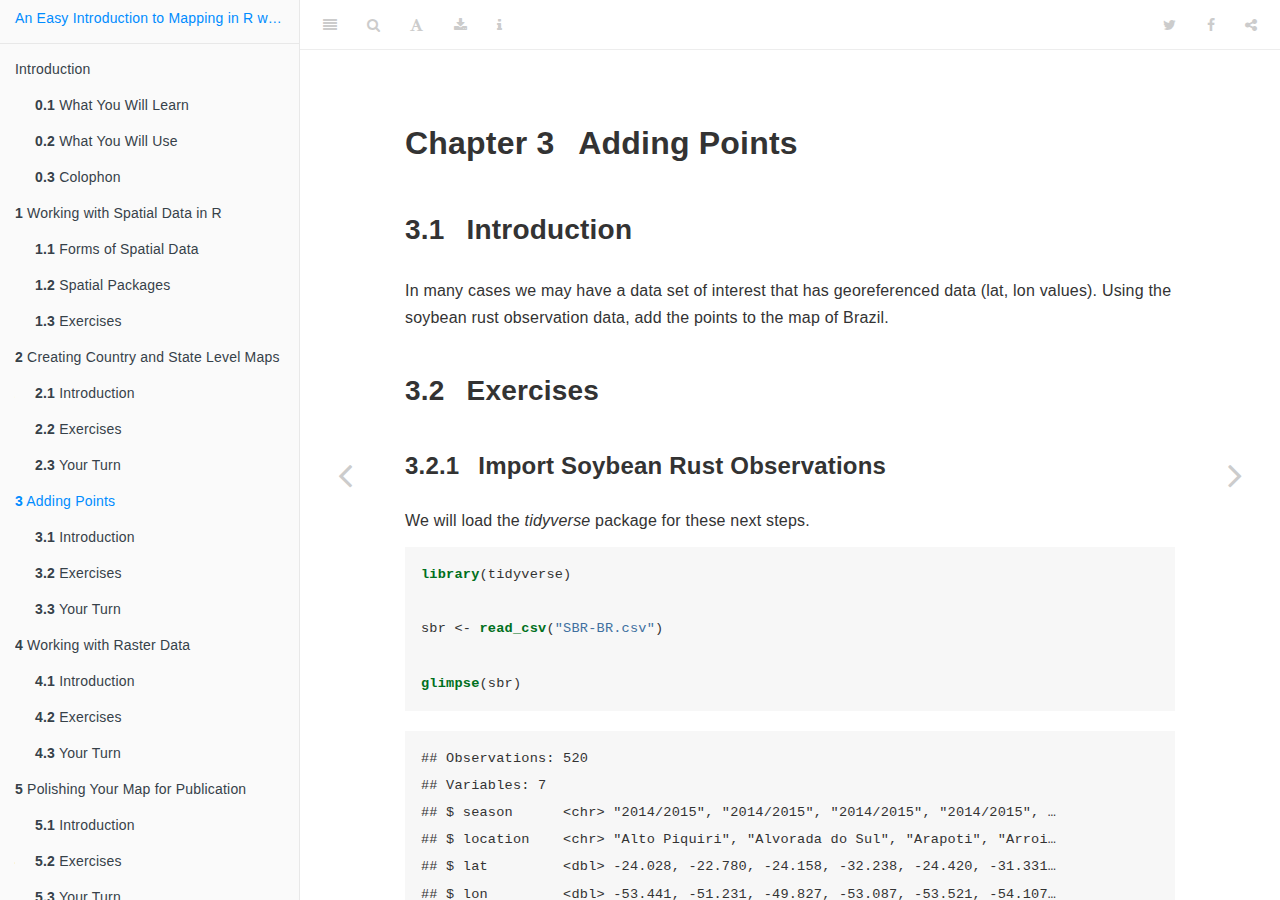
==== commit df51bb58: "Polish the book a bit more" ====
--- a/_book/adding-points.html
+++ b/_book/adding-points.html
@@ -24,7 +24,7 @@
 <meta name="author" content="Adam H. Sparks" />
 
 
-<meta name="date" content="2019-11-03" />
+<meta name="date" content="2019-11-04" />
 
   <meta name="viewport" content="width=device-width, initial-scale=1" />
   <meta name="apple-mobile-web-app-capable" content="yes" />
@@ -157,7 +157,7 @@
 <li class="chapter" data-level="3.1" data-path="adding-points.html"><a href="adding-points.html#introduction-2"><i class="fa fa-check"></i><b>3.1</b> Introduction</a></li>
 <li class="chapter" data-level="3.2" data-path="adding-points.html"><a href="adding-points.html#exercises-2"><i class="fa fa-check"></i><b>3.2</b> Exercises</a><ul>
 <li class="chapter" data-level="3.2.1" data-path="adding-points.html"><a href="adding-points.html#import-soybean-rust-observations"><i class="fa fa-check"></i><b>3.2.1</b> Import Soybean Rust Observations</a></li>
-<li class="chapter" data-level="3.2.2" data-path="adding-points.html"><a href="adding-points.html#add-soybean-rust-observations-to-br-ggplot2-object"><i class="fa fa-check"></i><b>3.2.2</b> Add Soybean Rust Observations to <code>br</code> ggplot2 Object</a></li>
+<li class="chapter" data-level="3.2.2" data-path="adding-points.html"><a href="adding-points.html#add-soybean-rust-observations-to-our-ggplot2-object"><i class="fa fa-check"></i><b>3.2.2</b> Add Soybean Rust Observations to Our ggplot2 Object</a></li>
 </ul></li>
 <li class="chapter" data-level="3.3" data-path="adding-points.html"><a href="adding-points.html#your-turn-1"><i class="fa fa-check"></i><b>3.3</b> Your Turn</a></li>
 </ul></li>
@@ -175,14 +175,14 @@
 </ul></li>
 <li class="chapter" data-level="4.3" data-path="working-with-raster-data.html"><a href="working-with-raster-data.html#your-turn-2"><i class="fa fa-check"></i><b>4.3</b> Your Turn</a></li>
 </ul></li>
-<li class="chapter" data-level="5" data-path="projections-and-adding-map-elements.html"><a href="projections-and-adding-map-elements.html"><i class="fa fa-check"></i><b>5</b> Projections and Adding Map Elements</a><ul>
-<li class="chapter" data-level="5.1" data-path="projections-and-adding-map-elements.html"><a href="projections-and-adding-map-elements.html#introduction-4"><i class="fa fa-check"></i><b>5.1</b> Introduction</a></li>
-<li class="chapter" data-level="5.2" data-path="projections-and-adding-map-elements.html"><a href="projections-and-adding-map-elements.html#exercises-4"><i class="fa fa-check"></i><b>5.2</b> Exercises</a><ul>
-<li class="chapter" data-level="5.2.1" data-path="projections-and-adding-map-elements.html"><a href="projections-and-adding-map-elements.html#re-project-data"><i class="fa fa-check"></i><b>5.2.1</b> Re-project Data</a></li>
-<li class="chapter" data-level="5.2.2" data-path="projections-and-adding-map-elements.html"><a href="projections-and-adding-map-elements.html#adding-north-arrows-and-scale-bars"><i class="fa fa-check"></i><b>5.2.2</b> Adding North Arrows and Scale Bars</a></li>
-<li class="chapter" data-level="5.2.3" data-path="projections-and-adding-map-elements.html"><a href="projections-and-adding-map-elements.html#adding-a-descriptive-title-and-data-source"><i class="fa fa-check"></i><b>5.2.3</b> Adding a Descriptive Title and Data Source</a></li>
-</ul></li>
-<li class="chapter" data-level="5.3" data-path="projections-and-adding-map-elements.html"><a href="projections-and-adding-map-elements.html#your-turn-3"><i class="fa fa-check"></i><b>5.3</b> Your Turn</a></li>
+<li class="chapter" data-level="5" data-path="polishing-your-map-for-publication.html"><a href="polishing-your-map-for-publication.html"><i class="fa fa-check"></i><b>5</b> Polishing Your Map for Publication</a><ul>
+<li class="chapter" data-level="5.1" data-path="polishing-your-map-for-publication.html"><a href="polishing-your-map-for-publication.html#introduction-4"><i class="fa fa-check"></i><b>5.1</b> Introduction</a></li>
+<li class="chapter" data-level="5.2" data-path="polishing-your-map-for-publication.html"><a href="polishing-your-map-for-publication.html#exercises-4"><i class="fa fa-check"></i><b>5.2</b> Exercises</a><ul>
+<li class="chapter" data-level="5.2.1" data-path="polishing-your-map-for-publication.html"><a href="polishing-your-map-for-publication.html#re-project-data"><i class="fa fa-check"></i><b>5.2.1</b> Re-project Data</a></li>
+<li class="chapter" data-level="5.2.2" data-path="polishing-your-map-for-publication.html"><a href="polishing-your-map-for-publication.html#adding-north-arrows-and-scale-bars"><i class="fa fa-check"></i><b>5.2.2</b> Adding North Arrows and Scale Bars</a></li>
+<li class="chapter" data-level="5.2.3" data-path="polishing-your-map-for-publication.html"><a href="polishing-your-map-for-publication.html#adding-a-descriptive-title-and-data-source"><i class="fa fa-check"></i><b>5.2.3</b> Adding a Descriptive Title and Data Source</a></li>
+</ul></li>
+<li class="chapter" data-level="5.3" data-path="polishing-your-map-for-publication.html"><a href="polishing-your-map-for-publication.html#your-turn-3"><i class="fa fa-check"></i><b>5.3</b> Your Turn</a></li>
 </ul></li>
 <li class="chapter" data-level="6" data-path="wrap-up.html"><a href="wrap-up.html"><i class="fa fa-check"></i><b>6</b> Wrap Up</a><ul>
 <li class="chapter" data-level="6.1" data-path="wrap-up.html"><a href="wrap-up.html#learning-more"><i class="fa fa-check"></i><b>6.1</b> Learning more</a></li>
@@ -235,8 +235,8 @@
 ## $ date_report &lt;date&gt; 2015-01-16, 2015-02-04, 2014-12-12, 2015-02-25, 201…
 ## $ month       &lt;chr&gt; &quot;Jan&quot;, &quot;Feb&quot;, &quot;Dec&quot;, &quot;Feb&quot;, &quot;Jan&quot;, &quot;Feb&quot;, &quot;Dec&quot;, &quot;Ja…</code></pre>
 </div>
-<div id="add-soybean-rust-observations-to-br-ggplot2-object" class="section level3">
-<h3><span class="header-section-number">3.2.2</span> Add Soybean Rust Observations to <code>br</code> ggplot2 Object</h3>
+<div id="add-soybean-rust-observations-to-our-ggplot2-object" class="section level3">
+<h3><span class="header-section-number">3.2.2</span> Add Soybean Rust Observations to Our ggplot2 Object</h3>
 <p>Using <code>geom_point()</code> we can add points from the CSV file of observation data to the map of Brazil that we have already created.</p>
 <div class="sourceCode" id="cb18"><pre class="sourceCode r"><code class="sourceCode r"><span id="cb18-1"><a href="adding-points.html#cb18-1"></a>br <span class="op">+</span></span>
 <span id="cb18-2"><a href="adding-points.html#cb18-2"></a><span class="st">  </span><span class="kw">geom_point</span>(<span class="dt">data =</span> sbr, <span class="kw">aes</span>(<span class="dt">x =</span> lon, <span class="dt">y =</span> lat))</span></code></pre></div>
@@ -323,6 +323,7 @@
 <span id="cb23-2"><a href="adding-points.html#cb23-2"></a><span class="st">  </span>sbr <span class="op">%&gt;%</span></span>
 <span id="cb23-3"><a href="adding-points.html#cb23-3"></a><span class="st">  </span><span class="kw">mutate</span>(<span class="dt">month =</span> <span class="kw">as_factor</span>(month)) <span class="op">%&gt;%</span></span>
 <span id="cb23-4"><a href="adding-points.html#cb23-4"></a><span class="st">  </span><span class="kw">mutate</span>(<span class="dt">month =</span> <span class="kw">fct_relevel</span>(month, <span class="kw">c</span>(<span class="st">&quot;Nov&quot;</span>, <span class="st">&quot;Dec&quot;</span>, <span class="st">&quot;Jan&quot;</span>, <span class="st">&quot;Feb&quot;</span>, <span class="st">&quot;Mar&quot;</span>)))</span></code></pre></div>
+<p>With the new data format, now plot the data.</p>
 <div class="sourceCode" id="cb24"><pre class="sourceCode r"><code class="sourceCode r"><span id="cb24-1"><a href="adding-points.html#cb24-1"></a><span class="kw">ggplot</span>() <span class="op">+</span></span>
 <span id="cb24-2"><a href="adding-points.html#cb24-2"></a><span class="st">  </span><span class="kw">geom_sf</span>(<span class="dt">data =</span> rgs_pa, <span class="dt">fill =</span> <span class="st">&quot;white&quot;</span>) <span class="op">+</span></span>
 <span id="cb24-3"><a href="adding-points.html#cb24-3"></a><span class="st">  </span><span class="kw">geom_point</span>(<span class="dt">data =</span> sbr, <span class="kw">aes</span>(<span class="dt">x =</span> lon, <span class="dt">y =</span> lat, <span class="dt">colour =</span> month)) <span class="op">+</span></span>
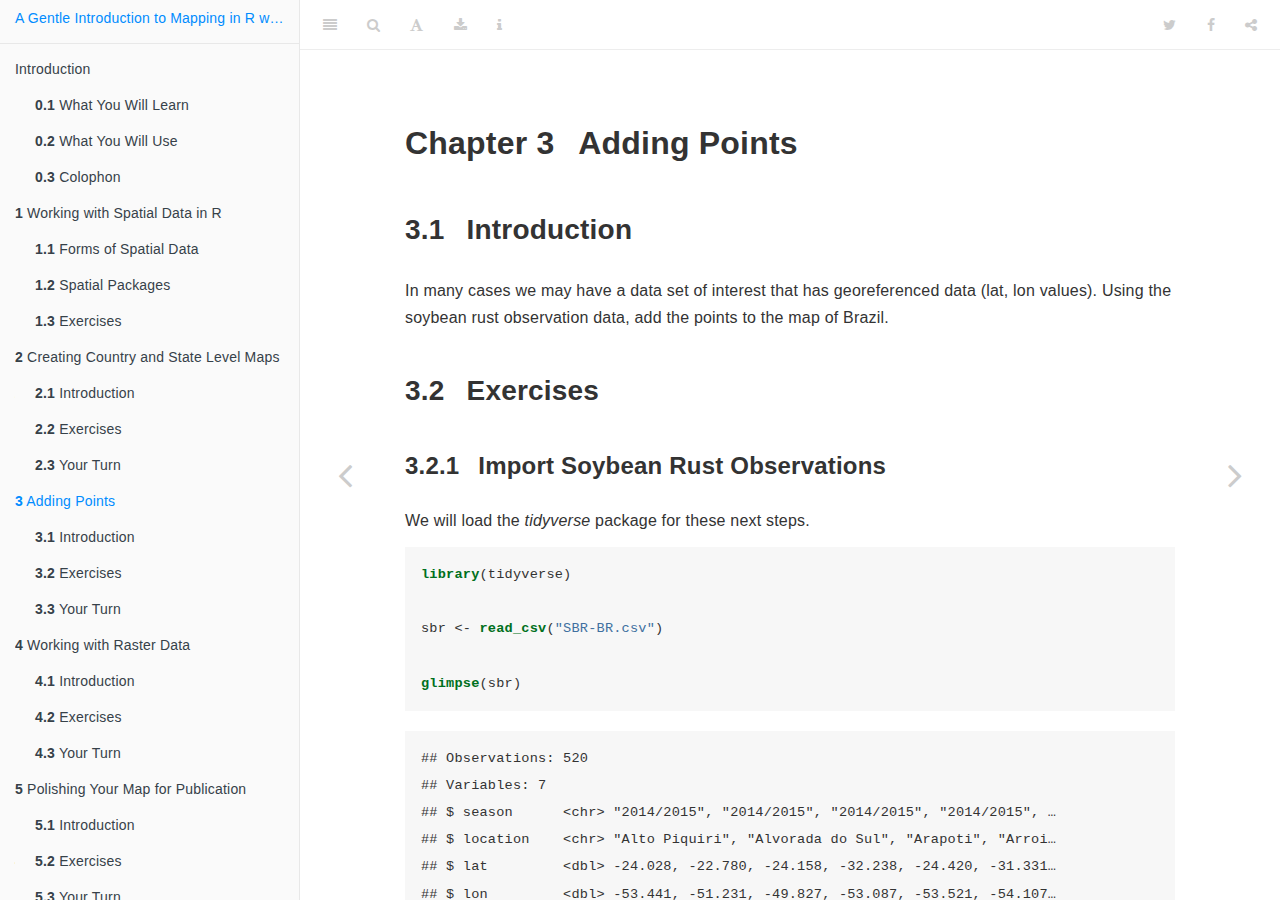
==== commit 40db8e4b: "Add citation and fix faceting example per Kaique's suggestion" ====
--- a/_book/adding-points.html
+++ b/_book/adding-points.html
@@ -129,7 +129,7 @@
       <nav role="navigation">
 
 <ul class="summary">
-<li><a href="./">An Easy Introduction to Mapping in R with ggplot2</a></li>
+<li><a href="./">A Gentle Introduction to Mapping in R with ggplot2</a></li>
 
 <li class="divider"></li>
 <li class="chapter" data-level="" data-path="index.html"><a href="index.html"><i class="fa fa-check"></i>Introduction</a><ul>
@@ -220,11 +220,11 @@
 <div id="import-soybean-rust-observations" class="section level3">
 <h3><span class="header-section-number">3.2.1</span> Import Soybean Rust Observations</h3>
 <p>We will load the <em>tidyverse</em> package for these next steps.</p>
-<div class="sourceCode" id="cb16"><pre class="sourceCode r"><code class="sourceCode r"><span id="cb16-1"><a href="adding-points.html#cb16-1"></a><span class="kw">library</span>(tidyverse)</span>
-<span id="cb16-2"><a href="adding-points.html#cb16-2"></a></span>
-<span id="cb16-3"><a href="adding-points.html#cb16-3"></a>sbr &lt;-<span class="st"> </span><span class="kw">read_csv</span>(<span class="st">&quot;SBR-BR.csv&quot;</span>)</span>
-<span id="cb16-4"><a href="adding-points.html#cb16-4"></a></span>
-<span id="cb16-5"><a href="adding-points.html#cb16-5"></a><span class="kw">glimpse</span>(sbr)</span></code></pre></div>
+<div class="sourceCode" id="cb20"><pre class="sourceCode r"><code class="sourceCode r"><span id="cb20-1"><a href="adding-points.html#cb20-1"></a><span class="kw">library</span>(tidyverse)</span>
+<span id="cb20-2"><a href="adding-points.html#cb20-2"></a></span>
+<span id="cb20-3"><a href="adding-points.html#cb20-3"></a>sbr &lt;-<span class="st"> </span><span class="kw">read_csv</span>(<span class="st">&quot;SBR-BR.csv&quot;</span>)</span>
+<span id="cb20-4"><a href="adding-points.html#cb20-4"></a></span>
+<span id="cb20-5"><a href="adding-points.html#cb20-5"></a><span class="kw">glimpse</span>(sbr)</span></code></pre></div>
 <pre><code>## Observations: 520
 ## Variables: 7
 ## $ season      &lt;chr&gt; &quot;2014/2015&quot;, &quot;2014/2015&quot;, &quot;2014/2015&quot;, &quot;2014/2015&quot;, …
@@ -238,16 +238,16 @@
 <div id="add-soybean-rust-observations-to-our-ggplot2-object" class="section level3">
 <h3><span class="header-section-number">3.2.2</span> Add Soybean Rust Observations to Our ggplot2 Object</h3>
 <p>Using <code>geom_point()</code> we can add points from the CSV file of observation data to the map of Brazil that we have already created.</p>
-<div class="sourceCode" id="cb18"><pre class="sourceCode r"><code class="sourceCode r"><span id="cb18-1"><a href="adding-points.html#cb18-1"></a>br <span class="op">+</span></span>
-<span id="cb18-2"><a href="adding-points.html#cb18-2"></a><span class="st">  </span><span class="kw">geom_point</span>(<span class="dt">data =</span> sbr, <span class="kw">aes</span>(<span class="dt">x =</span> lon, <span class="dt">y =</span> lat))</span></code></pre></div>
+<div class="sourceCode" id="cb22"><pre class="sourceCode r"><code class="sourceCode r"><span id="cb22-1"><a href="adding-points.html#cb22-1"></a>br <span class="op">+</span></span>
+<span id="cb22-2"><a href="adding-points.html#cb22-2"></a><span class="st">  </span><span class="kw">geom_point</span>(<span class="dt">data =</span> sbr, <span class="kw">aes</span>(<span class="dt">x =</span> lon, <span class="dt">y =</span> lat))</span></code></pre></div>
 <p><img src="mapping_with_ggplot2_files/figure-html/add-points-map-1.png" width="672" /></p>
 <p>That is not too clear. Perhaps it would be better to just plot the two states, rather than the whole country.
 Filter the <code>br_sf</code> object to create a new object of only these two states.</p>
-<div class="sourceCode" id="cb19"><pre class="sourceCode r"><code class="sourceCode r"><span id="cb19-1"><a href="adding-points.html#cb19-1"></a>rgs_pa &lt;-</span>
-<span id="cb19-2"><a href="adding-points.html#cb19-2"></a><span class="st">  </span><span class="kw">filter</span>(br_sf, name_pt <span class="op">==</span><span class="st"> &quot;Rio Grande do Sul&quot;</span> <span class="op">|</span></span>
-<span id="cb19-3"><a href="adding-points.html#cb19-3"></a><span class="st">           </span>name_pt <span class="op">==</span><span class="st"> &quot;Paraná&quot;</span>)</span>
-<span id="cb19-4"><a href="adding-points.html#cb19-4"></a></span>
-<span id="cb19-5"><a href="adding-points.html#cb19-5"></a>rgs_pa</span></code></pre></div>
+<div class="sourceCode" id="cb23"><pre class="sourceCode r"><code class="sourceCode r"><span id="cb23-1"><a href="adding-points.html#cb23-1"></a>rgs_pa &lt;-</span>
+<span id="cb23-2"><a href="adding-points.html#cb23-2"></a><span class="st">  </span><span class="kw">filter</span>(br_sf, name_pt <span class="op">==</span><span class="st"> &quot;Rio Grande do Sul&quot;</span> <span class="op">|</span></span>
+<span id="cb23-3"><a href="adding-points.html#cb23-3"></a><span class="st">           </span>name_pt <span class="op">==</span><span class="st"> &quot;Paraná&quot;</span>)</span>
+<span id="cb23-4"><a href="adding-points.html#cb23-4"></a></span>
+<span id="cb23-5"><a href="adding-points.html#cb23-5"></a>rgs_pa</span></code></pre></div>
 <pre><code>## Simple feature collection with 2 features and 83 fields
 ## geometry type:  MULTIPOLYGON
 ## dimension:      XY
@@ -301,53 +301,47 @@
 ## 2            Paraná    &lt;NA&gt; 1159307913 MULTIPOLYGON (((-54.35843 -...</code></pre>
 <p>Using the new object with only Rio Grande do Sul and Paraná, create a new map with the soybean rust observations.
 Note the use of the data call in both <code>geom_sf()</code> and <code>geom_point()</code> so that it is possible to mix different data sources in the same map.</p>
-<div class="sourceCode" id="cb21"><pre class="sourceCode r"><code class="sourceCode r"><span id="cb21-1"><a href="adding-points.html#cb21-1"></a><span class="kw">ggplot</span>() <span class="op">+</span></span>
-<span id="cb21-2"><a href="adding-points.html#cb21-2"></a><span class="st">  </span><span class="kw">geom_sf</span>(<span class="dt">data =</span> rgs_pa, <span class="dt">fill =</span> <span class="st">&quot;white&quot;</span>) <span class="op">+</span></span>
-<span id="cb21-3"><a href="adding-points.html#cb21-3"></a><span class="st">  </span><span class="kw">geom_point</span>(<span class="dt">data =</span> sbr, <span class="kw">aes</span>(<span class="dt">x =</span> lon, <span class="dt">y =</span> lat)) <span class="op">+</span></span>
-<span id="cb21-4"><a href="adding-points.html#cb21-4"></a><span class="st">  </span><span class="kw">xlab</span>(<span class="st">&quot;Longitude&quot;</span>) <span class="op">+</span></span>
-<span id="cb21-5"><a href="adding-points.html#cb21-5"></a><span class="st">  </span><span class="kw">ylab</span>(<span class="st">&quot;Latitude&quot;</span>) <span class="op">+</span></span>
-<span id="cb21-6"><a href="adding-points.html#cb21-6"></a><span class="st">  </span><span class="kw">theme_bw</span>()</span></code></pre></div>
+<div class="sourceCode" id="cb25"><pre class="sourceCode r"><code class="sourceCode r"><span id="cb25-1"><a href="adding-points.html#cb25-1"></a><span class="kw">ggplot</span>() <span class="op">+</span></span>
+<span id="cb25-2"><a href="adding-points.html#cb25-2"></a><span class="st">  </span><span class="kw">geom_sf</span>(<span class="dt">data =</span> rgs_pa, <span class="dt">fill =</span> <span class="st">&quot;white&quot;</span>) <span class="op">+</span></span>
+<span id="cb25-3"><a href="adding-points.html#cb25-3"></a><span class="st">  </span><span class="kw">geom_point</span>(<span class="dt">data =</span> sbr, <span class="kw">aes</span>(<span class="dt">x =</span> lon, <span class="dt">y =</span> lat)) <span class="op">+</span></span>
+<span id="cb25-4"><a href="adding-points.html#cb25-4"></a><span class="st">  </span><span class="kw">xlab</span>(<span class="st">&quot;Longitude&quot;</span>) <span class="op">+</span></span>
+<span id="cb25-5"><a href="adding-points.html#cb25-5"></a><span class="st">  </span><span class="kw">ylab</span>(<span class="st">&quot;Latitude&quot;</span>) <span class="op">+</span></span>
+<span id="cb25-6"><a href="adding-points.html#cb25-6"></a><span class="st">  </span><span class="kw">theme_bw</span>()</span></code></pre></div>
 <p><img src="mapping_with_ggplot2_files/figure-html/plot-sbr-states2-1.png" width="672" /></p>
 <p>To show more information about the soybean rust outbreaks, we can use colours in the points.</p>
-<div class="sourceCode" id="cb22"><pre class="sourceCode r"><code class="sourceCode r"><span id="cb22-1"><a href="adding-points.html#cb22-1"></a><span class="kw">ggplot</span>() <span class="op">+</span></span>
-<span id="cb22-2"><a href="adding-points.html#cb22-2"></a><span class="st">  </span><span class="kw">geom_sf</span>(<span class="dt">data =</span> rgs_pa, <span class="dt">fill =</span> <span class="st">&quot;white&quot;</span>) <span class="op">+</span></span>
-<span id="cb22-3"><a href="adding-points.html#cb22-3"></a><span class="st">  </span><span class="kw">geom_point</span>(<span class="dt">data =</span> sbr, <span class="kw">aes</span>(<span class="dt">x =</span> lon, <span class="dt">y =</span> lat, <span class="dt">colour =</span> month)) <span class="op">+</span></span>
-<span id="cb22-4"><a href="adding-points.html#cb22-4"></a><span class="st">  </span><span class="kw">scale_color_viridis_d</span>(<span class="st">&quot;First</span><span class="ch">\n</span><span class="st">Report&quot;</span>) <span class="op">+</span></span>
-<span id="cb22-5"><a href="adding-points.html#cb22-5"></a><span class="st">  </span><span class="kw">xlab</span>(<span class="st">&quot;Longitude&quot;</span>) <span class="op">+</span></span>
-<span id="cb22-6"><a href="adding-points.html#cb22-6"></a><span class="st">  </span><span class="kw">ylab</span>(<span class="st">&quot;Latitude&quot;</span>) <span class="op">+</span></span>
-<span id="cb22-7"><a href="adding-points.html#cb22-7"></a><span class="st">  </span><span class="kw">theme_bw</span>()</span></code></pre></div>
+<div class="sourceCode" id="cb26"><pre class="sourceCode r"><code class="sourceCode r"><span id="cb26-1"><a href="adding-points.html#cb26-1"></a><span class="kw">ggplot</span>() <span class="op">+</span></span>
+<span id="cb26-2"><a href="adding-points.html#cb26-2"></a><span class="st">  </span><span class="kw">geom_sf</span>(<span class="dt">data =</span> rgs_pa, <span class="dt">fill =</span> <span class="st">&quot;white&quot;</span>) <span class="op">+</span></span>
+<span id="cb26-3"><a href="adding-points.html#cb26-3"></a><span class="st">  </span><span class="kw">geom_point</span>(<span class="dt">data =</span> sbr, <span class="kw">aes</span>(<span class="dt">x =</span> lon, <span class="dt">y =</span> lat, <span class="dt">colour =</span> month)) <span class="op">+</span></span>
+<span id="cb26-4"><a href="adding-points.html#cb26-4"></a><span class="st">  </span><span class="kw">scale_color_viridis_d</span>(<span class="st">&quot;Report&quot;</span>) <span class="op">+</span></span>
+<span id="cb26-5"><a href="adding-points.html#cb26-5"></a><span class="st">  </span><span class="kw">xlab</span>(<span class="st">&quot;Longitude&quot;</span>) <span class="op">+</span></span>
+<span id="cb26-6"><a href="adding-points.html#cb26-6"></a><span class="st">  </span><span class="kw">ylab</span>(<span class="st">&quot;Latitude&quot;</span>) <span class="op">+</span></span>
+<span id="cb26-7"><a href="adding-points.html#cb26-7"></a><span class="st">  </span><span class="kw">theme_bw</span>()</span></code></pre></div>
 <p><img src="mapping_with_ggplot2_files/figure-html/plot-sbr-states3-1.png" width="672" /></p>
 <p>That is more useful, but we have multiple years and the months are not in order.
 To correct this, we will modify the <code>sbr</code> object and make the “month” column a factor and reorder it to follow the soybean growing season.</p>
-<div class="sourceCode" id="cb23"><pre class="sourceCode r"><code class="sourceCode r"><span id="cb23-1"><a href="adding-points.html#cb23-1"></a>sbr &lt;-</span>
-<span id="cb23-2"><a href="adding-points.html#cb23-2"></a><span class="st">  </span>sbr <span class="op">%&gt;%</span></span>
-<span id="cb23-3"><a href="adding-points.html#cb23-3"></a><span class="st">  </span><span class="kw">mutate</span>(<span class="dt">month =</span> <span class="kw">as_factor</span>(month)) <span class="op">%&gt;%</span></span>
-<span id="cb23-4"><a href="adding-points.html#cb23-4"></a><span class="st">  </span><span class="kw">mutate</span>(<span class="dt">month =</span> <span class="kw">fct_relevel</span>(month, <span class="kw">c</span>(<span class="st">&quot;Nov&quot;</span>, <span class="st">&quot;Dec&quot;</span>, <span class="st">&quot;Jan&quot;</span>, <span class="st">&quot;Feb&quot;</span>, <span class="st">&quot;Mar&quot;</span>)))</span></code></pre></div>
+<div class="sourceCode" id="cb27"><pre class="sourceCode r"><code class="sourceCode r"><span id="cb27-1"><a href="adding-points.html#cb27-1"></a>sbr &lt;-</span>
+<span id="cb27-2"><a href="adding-points.html#cb27-2"></a><span class="st">  </span>sbr <span class="op">%&gt;%</span></span>
+<span id="cb27-3"><a href="adding-points.html#cb27-3"></a><span class="st">  </span><span class="kw">mutate</span>(<span class="dt">month =</span> <span class="kw">as_factor</span>(month)) <span class="op">%&gt;%</span></span>
+<span id="cb27-4"><a href="adding-points.html#cb27-4"></a><span class="st">  </span><span class="kw">mutate</span>(<span class="dt">month =</span> <span class="kw">fct_relevel</span>(month, <span class="kw">c</span>(<span class="st">&quot;Nov&quot;</span>, <span class="st">&quot;Dec&quot;</span>, <span class="st">&quot;Jan&quot;</span>, <span class="st">&quot;Feb&quot;</span>, <span class="st">&quot;Mar&quot;</span>)))</span></code></pre></div>
 <p>With the new data format, now plot the data.</p>
-<div class="sourceCode" id="cb24"><pre class="sourceCode r"><code class="sourceCode r"><span id="cb24-1"><a href="adding-points.html#cb24-1"></a><span class="kw">ggplot</span>() <span class="op">+</span></span>
-<span id="cb24-2"><a href="adding-points.html#cb24-2"></a><span class="st">  </span><span class="kw">geom_sf</span>(<span class="dt">data =</span> rgs_pa, <span class="dt">fill =</span> <span class="st">&quot;white&quot;</span>) <span class="op">+</span></span>
-<span id="cb24-3"><a href="adding-points.html#cb24-3"></a><span class="st">  </span><span class="kw">geom_point</span>(<span class="dt">data =</span> sbr, <span class="kw">aes</span>(<span class="dt">x =</span> lon, <span class="dt">y =</span> lat, <span class="dt">colour =</span> month)) <span class="op">+</span></span>
-<span id="cb24-4"><a href="adding-points.html#cb24-4"></a><span class="st">  </span><span class="kw">scale_color_viridis_d</span>(<span class="st">&quot;First</span><span class="ch">\n</span><span class="st">Report&quot;</span>) <span class="op">+</span></span>
-<span id="cb24-5"><a href="adding-points.html#cb24-5"></a><span class="st">  </span><span class="kw">xlab</span>(<span class="st">&quot;Longitude&quot;</span>) <span class="op">+</span></span>
-<span id="cb24-6"><a href="adding-points.html#cb24-6"></a><span class="st">  </span><span class="kw">ylab</span>(<span class="st">&quot;Latitude&quot;</span>) <span class="op">+</span></span>
-<span id="cb24-7"><a href="adding-points.html#cb24-7"></a><span class="st">  </span><span class="kw">theme_bw</span>()</span></code></pre></div>
+<div class="sourceCode" id="cb28"><pre class="sourceCode r"><code class="sourceCode r"><span id="cb28-1"><a href="adding-points.html#cb28-1"></a><span class="kw">ggplot</span>() <span class="op">+</span></span>
+<span id="cb28-2"><a href="adding-points.html#cb28-2"></a><span class="st">  </span><span class="kw">geom_sf</span>(<span class="dt">data =</span> rgs_pa, <span class="dt">fill =</span> <span class="st">&quot;white&quot;</span>) <span class="op">+</span></span>
+<span id="cb28-3"><a href="adding-points.html#cb28-3"></a><span class="st">  </span><span class="kw">geom_point</span>(<span class="dt">data =</span> sbr, <span class="kw">aes</span>(<span class="dt">x =</span> lon, <span class="dt">y =</span> lat, <span class="dt">colour =</span> month)) <span class="op">+</span></span>
+<span id="cb28-4"><a href="adding-points.html#cb28-4"></a><span class="st">  </span><span class="kw">scale_color_viridis_d</span>(<span class="st">&quot;Report&quot;</span>) <span class="op">+</span></span>
+<span id="cb28-5"><a href="adding-points.html#cb28-5"></a><span class="st">  </span><span class="kw">xlab</span>(<span class="st">&quot;Longitude&quot;</span>) <span class="op">+</span></span>
+<span id="cb28-6"><a href="adding-points.html#cb28-6"></a><span class="st">  </span><span class="kw">ylab</span>(<span class="st">&quot;Latitude&quot;</span>) <span class="op">+</span></span>
+<span id="cb28-7"><a href="adding-points.html#cb28-7"></a><span class="st">  </span><span class="kw">theme_bw</span>()</span></code></pre></div>
 <p><img src="mapping_with_ggplot2_files/figure-html/plot-sbr-states4-1.png" width="672" /></p>
-<p>Now plotting the data again shows that the months are in the proper order but there are multiple years.
+<p>Now plotting the data again shows that the months are in the proper order but there are multiple seasons.
 We can use faceting to make the maps more clear and see patterns.</p>
-<div class="sourceCode" id="cb25"><pre class="sourceCode r"><code class="sourceCode r"><span id="cb25-1"><a href="adding-points.html#cb25-1"></a><span class="kw">library</span>(lubridate)</span>
-<span id="cb25-2"><a href="adding-points.html#cb25-2"></a></span>
-<span id="cb25-3"><a href="adding-points.html#cb25-3"></a>sbr &lt;-<span class="st"> </span></span>
-<span id="cb25-4"><a href="adding-points.html#cb25-4"></a><span class="st">  </span>sbr <span class="op">%&gt;%</span><span class="st"> </span></span>
-<span id="cb25-5"><a href="adding-points.html#cb25-5"></a><span class="st">  </span><span class="kw">mutate</span>(<span class="dt">year =</span> <span class="kw">year</span>(date_report))</span>
-<span id="cb25-6"><a href="adding-points.html#cb25-6"></a></span>
-<span id="cb25-7"><a href="adding-points.html#cb25-7"></a><span class="kw">ggplot</span>() <span class="op">+</span></span>
-<span id="cb25-8"><a href="adding-points.html#cb25-8"></a><span class="st">  </span><span class="kw">geom_sf</span>(<span class="dt">data =</span> rgs_pa, <span class="dt">fill =</span> <span class="st">&quot;white&quot;</span>) <span class="op">+</span></span>
-<span id="cb25-9"><a href="adding-points.html#cb25-9"></a><span class="st">  </span><span class="kw">geom_point</span>(<span class="dt">data =</span> sbr, <span class="kw">aes</span>(<span class="dt">x =</span> lon, <span class="dt">y =</span> lat, <span class="dt">colour =</span> month)) <span class="op">+</span></span>
-<span id="cb25-10"><a href="adding-points.html#cb25-10"></a><span class="st">  </span><span class="kw">scale_color_viridis_d</span>(<span class="st">&quot;First</span><span class="ch">\n</span><span class="st">Report&quot;</span>) <span class="op">+</span></span>
-<span id="cb25-11"><a href="adding-points.html#cb25-11"></a><span class="st">  </span><span class="kw">xlab</span>(<span class="st">&quot;Longitude&quot;</span>) <span class="op">+</span></span>
-<span id="cb25-12"><a href="adding-points.html#cb25-12"></a><span class="st">  </span><span class="kw">ylab</span>(<span class="st">&quot;Latitude&quot;</span>) <span class="op">+</span></span>
-<span id="cb25-13"><a href="adding-points.html#cb25-13"></a><span class="st">  </span><span class="kw">theme_bw</span>() <span class="op">+</span></span>
-<span id="cb25-14"><a href="adding-points.html#cb25-14"></a><span class="st">  </span><span class="kw">facet_wrap</span>(. <span class="op">~</span><span class="st"> </span>year)</span></code></pre></div>
+<div class="sourceCode" id="cb29"><pre class="sourceCode r"><code class="sourceCode r"><span id="cb29-1"><a href="adding-points.html#cb29-1"></a><span class="kw">ggplot</span>() <span class="op">+</span></span>
+<span id="cb29-2"><a href="adding-points.html#cb29-2"></a><span class="st">  </span><span class="kw">geom_sf</span>(<span class="dt">data =</span> rgs_pa, <span class="dt">fill =</span> <span class="st">&quot;white&quot;</span>) <span class="op">+</span></span>
+<span id="cb29-3"><a href="adding-points.html#cb29-3"></a><span class="st">  </span><span class="kw">geom_point</span>(<span class="dt">data =</span> sbr, <span class="kw">aes</span>(<span class="dt">x =</span> lon, <span class="dt">y =</span> lat, <span class="dt">colour =</span> month)) <span class="op">+</span></span>
+<span id="cb29-4"><a href="adding-points.html#cb29-4"></a><span class="st">  </span><span class="kw">scale_color_viridis_d</span>(<span class="st">&quot;Report&quot;</span>) <span class="op">+</span></span>
+<span id="cb29-5"><a href="adding-points.html#cb29-5"></a><span class="st">  </span><span class="kw">xlab</span>(<span class="st">&quot;Longitude&quot;</span>) <span class="op">+</span></span>
+<span id="cb29-6"><a href="adding-points.html#cb29-6"></a><span class="st">  </span><span class="kw">ylab</span>(<span class="st">&quot;Latitude&quot;</span>) <span class="op">+</span></span>
+<span id="cb29-7"><a href="adding-points.html#cb29-7"></a><span class="st">  </span><span class="kw">theme_bw</span>() <span class="op">+</span></span>
+<span id="cb29-8"><a href="adding-points.html#cb29-8"></a><span class="st">  </span><span class="kw">facet_wrap</span>(. <span class="op">~</span><span class="st"> </span>season)</span></code></pre></div>
 <p><img src="mapping_with_ggplot2_files/figure-html/plot-sbr-states5-1.png" width="672" /></p>
 </div>
 </div>
